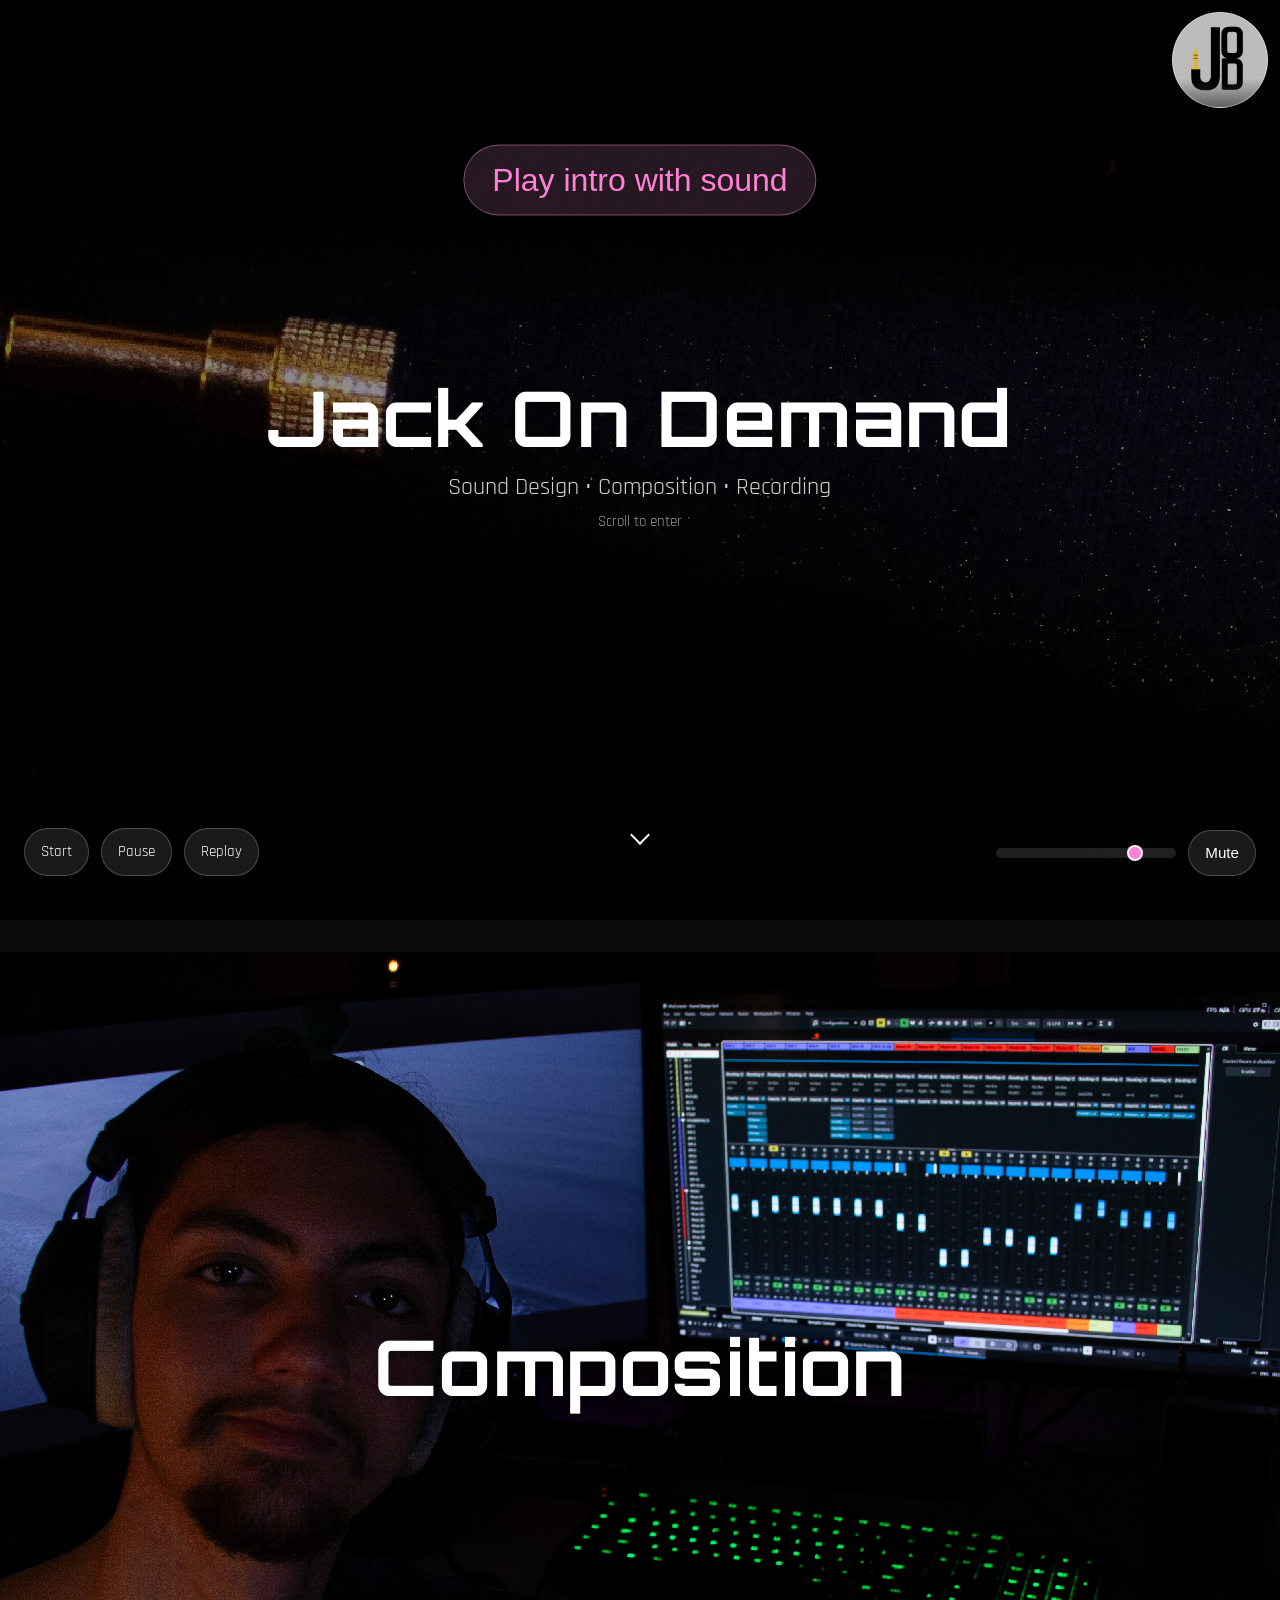
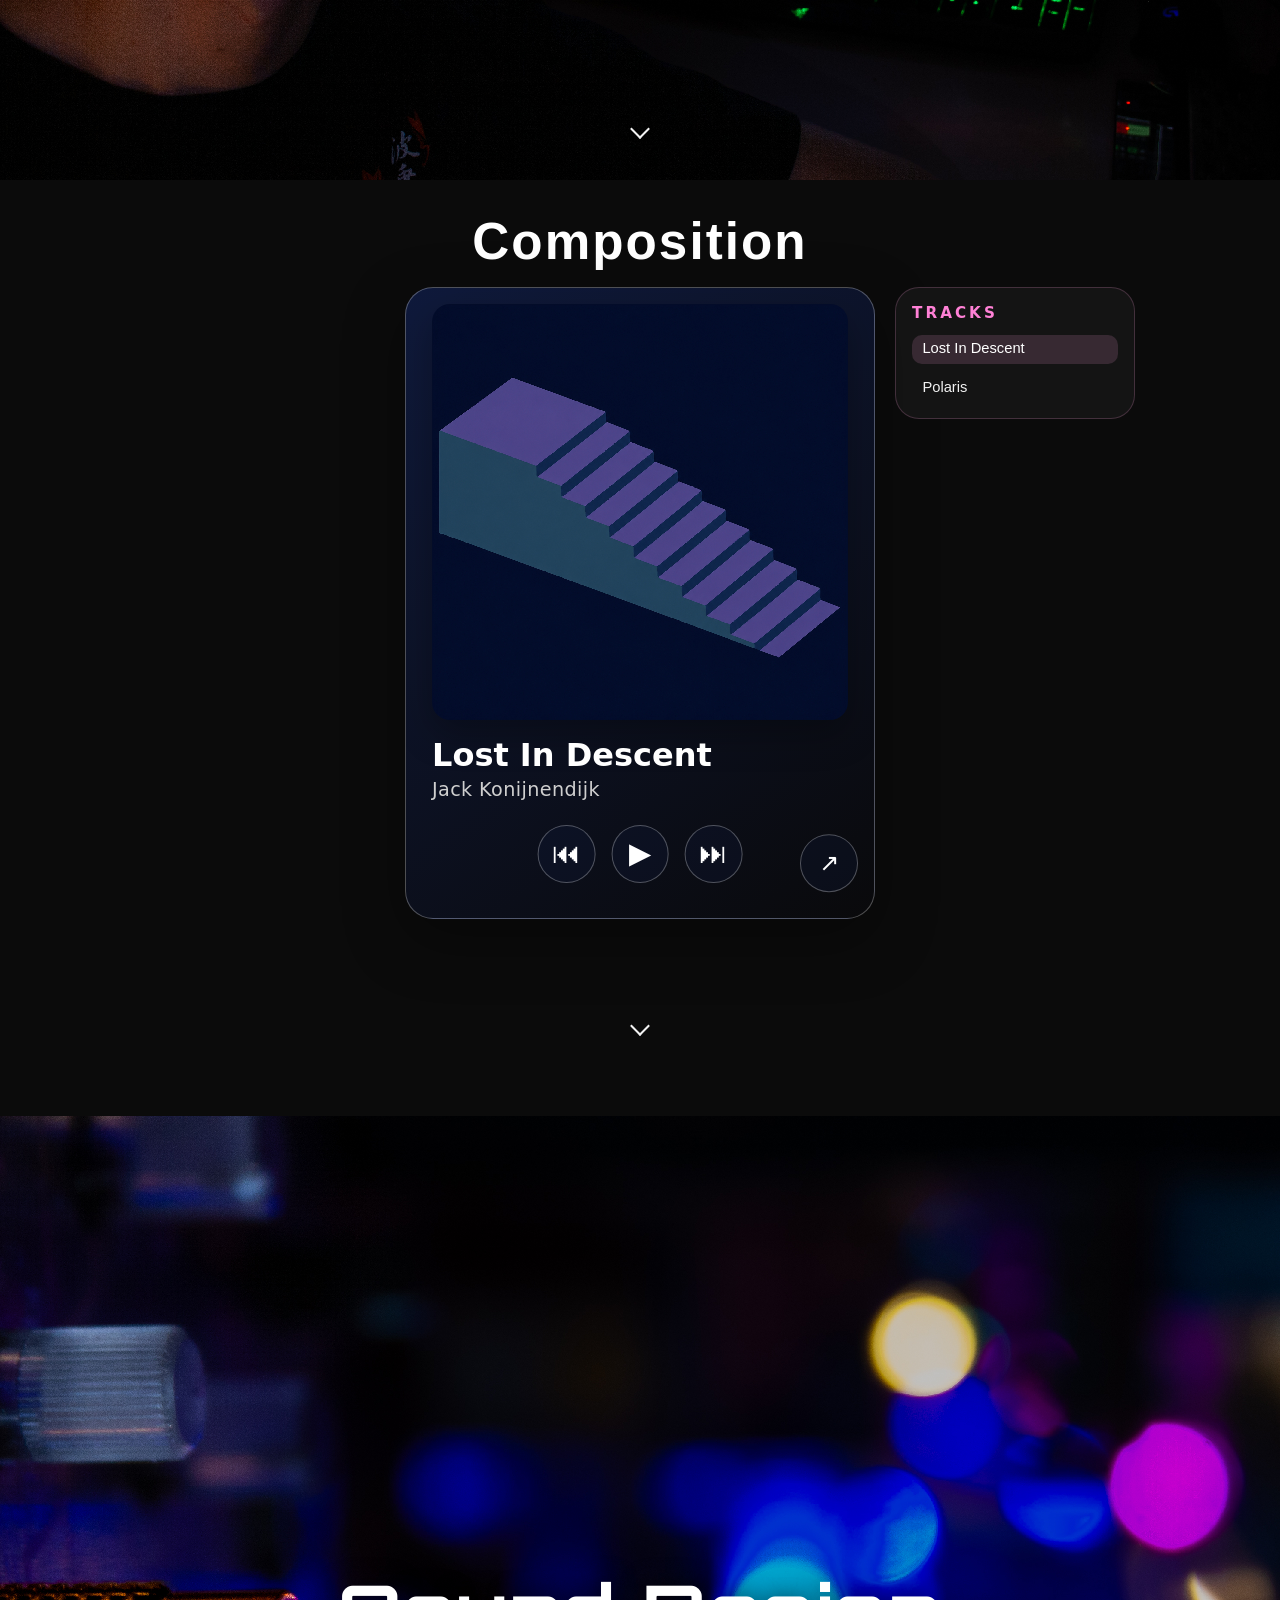
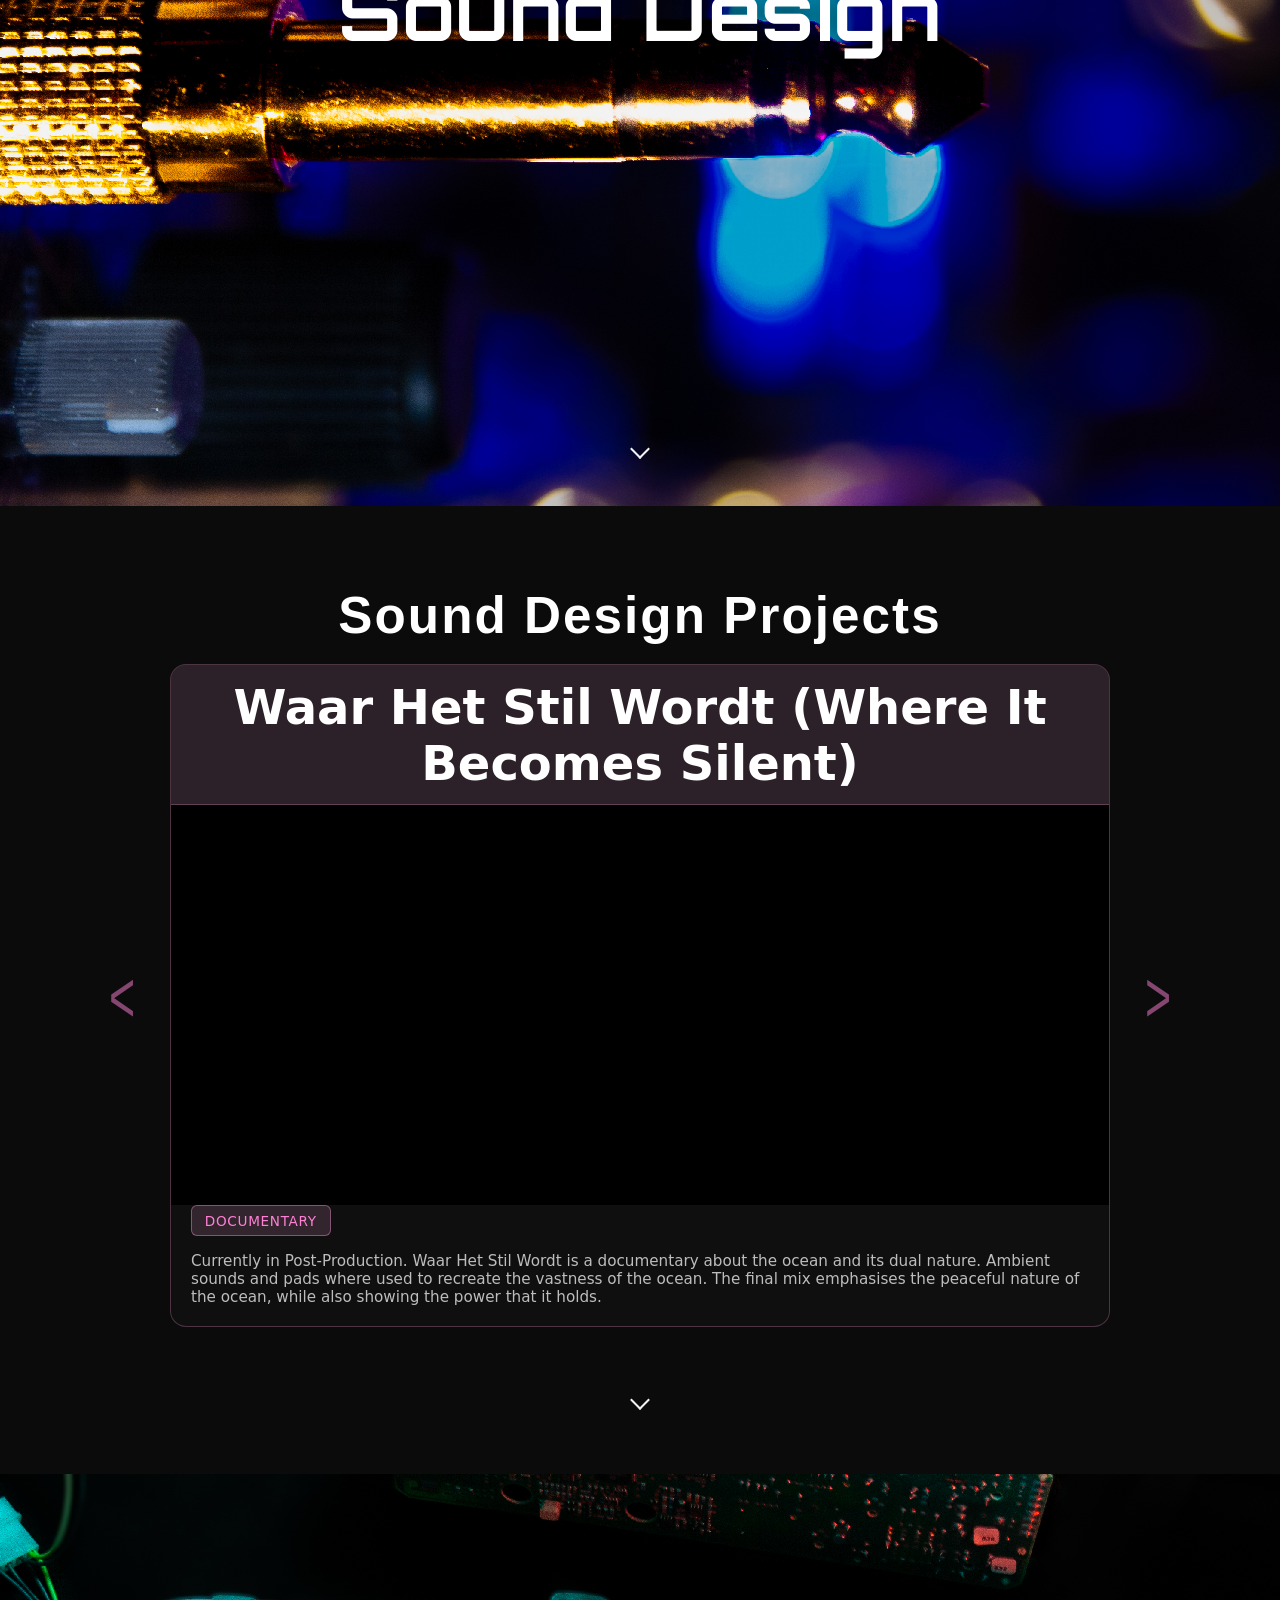
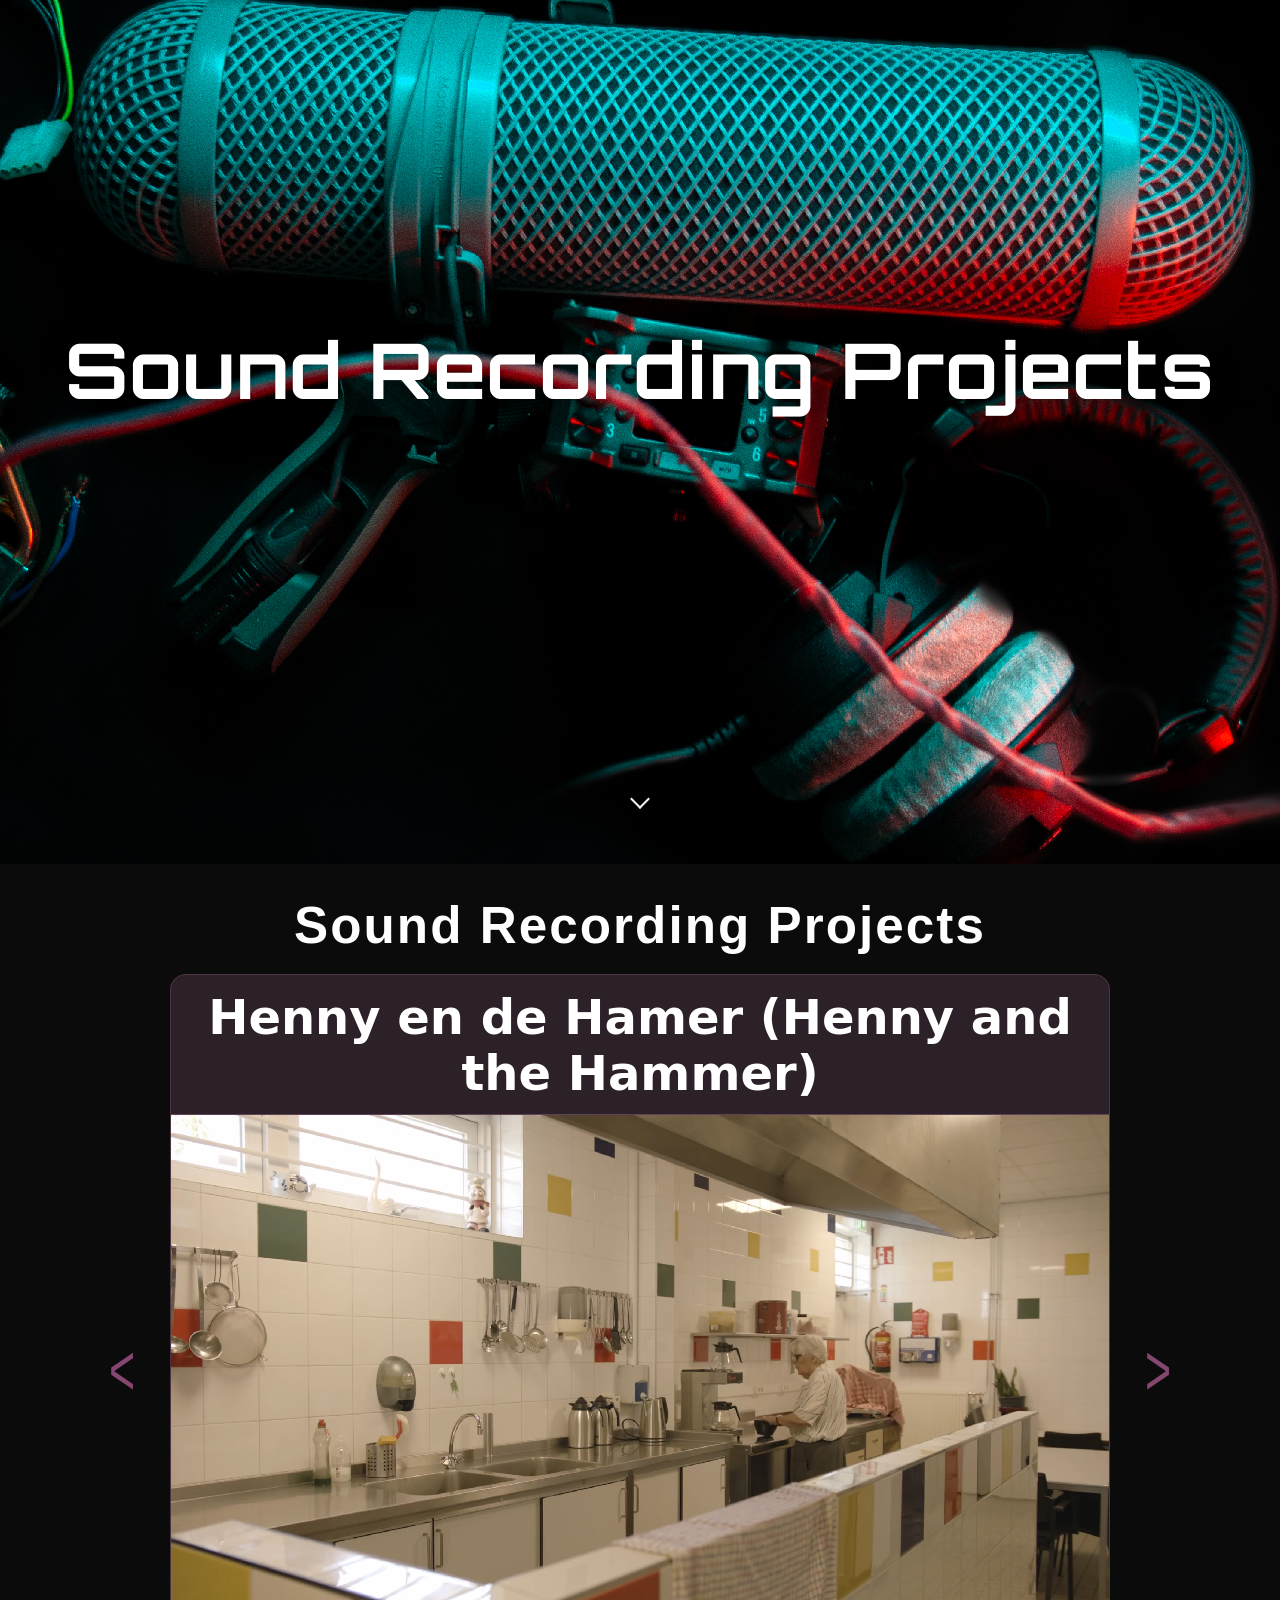
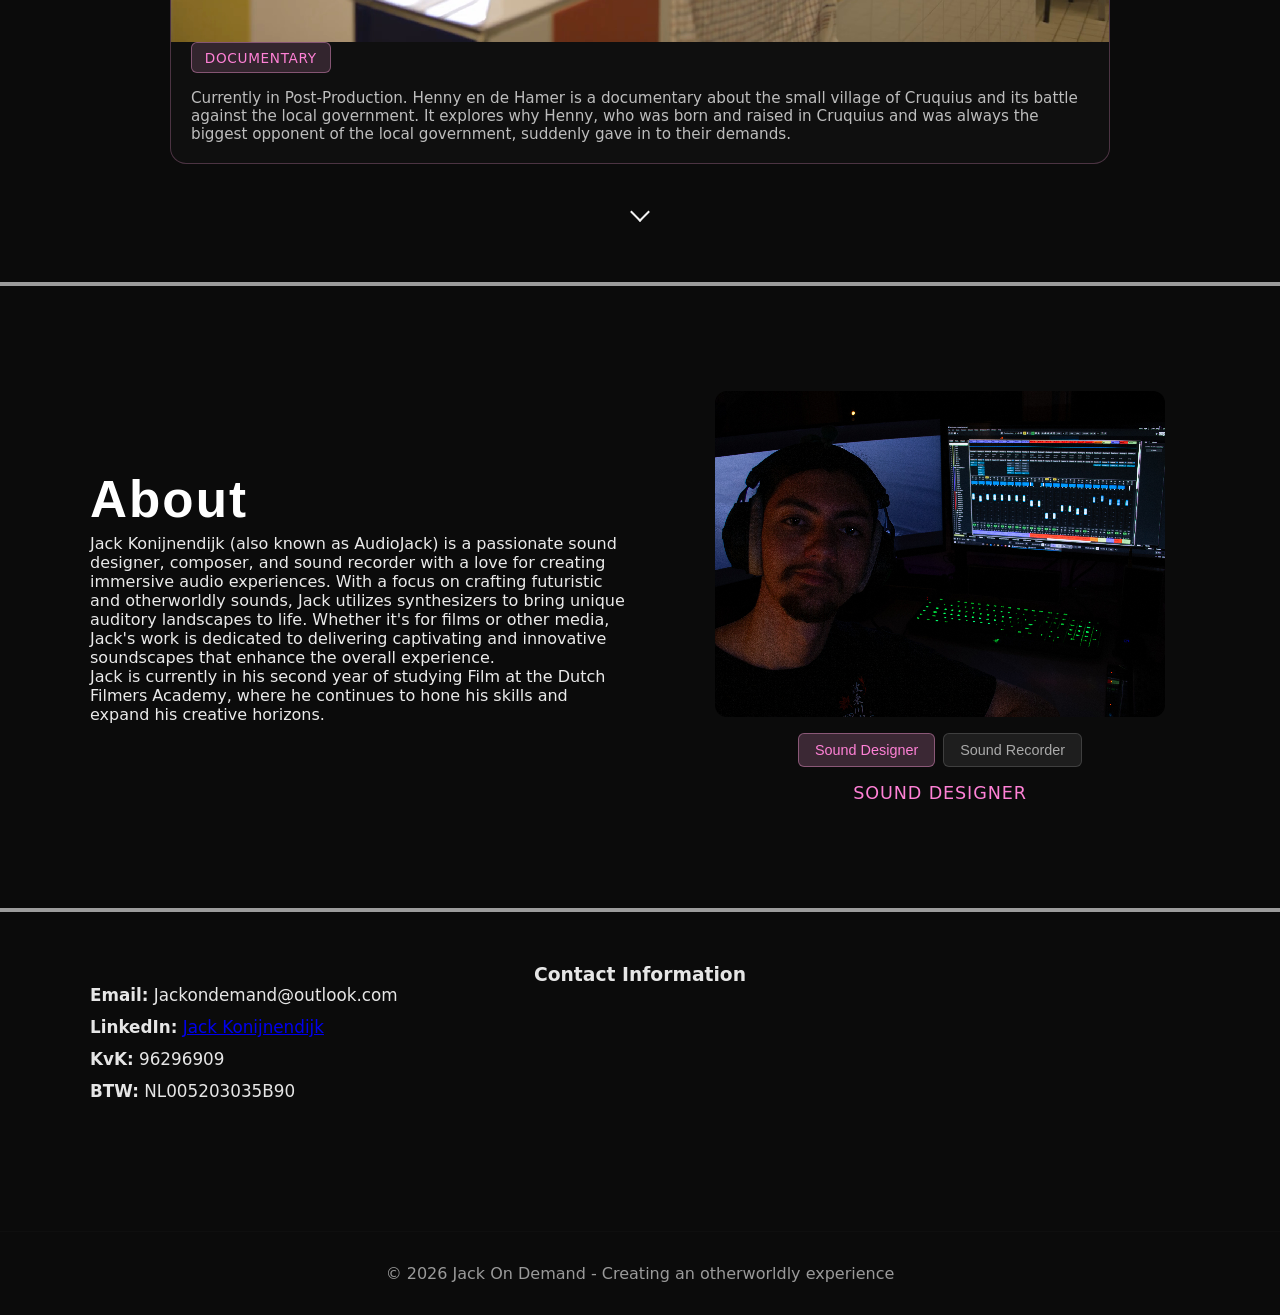
==== index.html @ d0555265 "update website" ====
<!DOCTYPE html>
<html lang="en">
<head>
  <meta charset="utf-8" />
  <meta name="viewport" content="width=device-width,initial-scale=1" />
  <title>Jack On Demand</title>
  <!-- Load Orbitron from Google Fonts -->
  <link rel="preconnect" href="https://fonts.googleapis.com">
  <link rel="preconnect" href="https://fonts.gstatic.com" crossorigin>
  <link href="https://fonts.googleapis.com/css2?family=Orbitron:wght@400;700&family=Rajdhani:wght@300;400;500;600;700&display=swap" rel="stylesheet">
  <link rel="stylesheet" href="style.css" />
  <script src="https://challenges.cloudflare.com/turnstile/v0/api.js" async defer></script>
</head>
<body>

<div id="intro" class="intro-screen" data-fadepoint="360" data-debounce="120" data-show-threshold="false">
    <video id="intro-video" class="intro-video" autoplay muted playsinline preload="auto" poster="images/Front Page 2.jpg">
      <source src="https://media.jackondemand.nl/Jod-Intro 2(1).mp4" type="video/mp4">
      Your browser does not support the intro video.
    </video>
    <div id="video-fallback" class="video-fallback" aria-hidden="true">
      <button type="button" class="video-play-btn-start">Play intro with sound</button> 
    </div>

    <div class="video-controls" aria-label="Intro video controls">
      <input id="video-volume" class="video-volume" type="range" min="0" max="1" step="0.05" value="0.8" aria-label="Intro video volume">
      <button id="video-mute" class="video-mute-btn" type="button" aria-pressed="false">Mute</button>
    </div>

    <div class="intro-center">
        <h1 class="intro-title">Jack On Demand</h1>
        <p class="intro-secondary">Sound Design • Composition • Recording</p>
        <p class="intro-sub">Scroll to enter</p>
    </div>
    <div class="intro-action-controls" aria-label="Intro video controls">
      <button id="intro-start" class="intro-action-btn">Start</button>
      <button id="intro-pause" class="intro-action-btn">Pause</button>
      <button id="intro-replay" class="intro-action-btn">Replay</button>
    </div>
  
  <button class="scroll-indicator" aria-label="Scroll to next section"><span class="arrow" aria-hidden="true"></span></button>
</div>
  <!-- Top-right logo/menu toggle -->
  <button class="site-menu-toggle" aria-label="Open site menu" aria-expanded="false">
    <svg width="20" height="20" viewBox="0 0 24 24" fill="none" xmlns="http://www.w3.org/2000/svg" aria-hidden="true">
      <rect x="3" y="3" width="18" height="18" rx="4" fill="white" fill-opacity="0.08" />
      <path d="M7 9h10M7 12h10M7 15h7" stroke="white" stroke-width="1.4" stroke-linecap="round" stroke-linejoin="round" opacity="0.9" />
    </svg>
  </button>

  <nav class="site-menu" aria-hidden="true">
    <ul>
      <li><a href="javascript:window.scrollTo({top: 0, behavior: 'smooth'})">Home</a></li>
      <li><a href="#composition-projects">Composition</a></li>
      <li><a href="#sound-design-projects">Sound Design Projects</a></li>
      <li><a href="#sound-recording-projects">Sound Recording Projects</a></li>
      <li><a href="#contact-info">Contact</a></li>
    </ul>
  </nav>
  <!-- Main page content (starts below the intro) -->
  <main id="main" class="main-content">

    <section class="section section-composition" id="composition-projects">
      <div class="wrap">
        <div class="sound-design-image-wrap composition-image-wrap">
          <img src="images/AudioJack SoundDesign.jpg" alt="Composition" class="sound-design-image">
          <div class="sound-design-overlay">
            <h2 class="intro-title">Composition</h2>
          </div>
          <button class="scroll-indicator" aria-label="Scroll to next section"><span class="arrow" aria-hidden="true"></span></button>
        </div>
      </div>
    </section>

    <section class="section project-section composition-section" id="composition">
      <div class="wrap">
        <h3 class="second-intro-title">Composition</h3>

        <div class="composition-player-wrap">
          <div class="composition-player-card">
            <img class="composition-cover" src="images/Lost In Descent NEW NEW.jpg" alt="Composition track cover" />
            <div class="composition-meta">
              <h4 class="composition-title">Lost In Descent</h4>
              <p class="composition-artist">Jack Konijnendijk</p>
            </div>
            <div class="composition-controls">
              <div class="composition-nav-group">
                <button class="composition-nav composition-prev" aria-label="Previous track">⏮</button>
                <button class="composition-play-btn" type="button">▶</button>
                <button class="composition-nav composition-next" aria-label="Next track">⏭</button>
              </div>
              <a class="composition-link-btn" href="https://distrokid.com/hyperfollow/jackkonijnendijk/lost-in-descent-2" target="_blank" rel="noopener noreferrer" aria-label="Open current track">↗</a>
            </div>
            <audio class="composition-audio" preload="none"></audio>
          </div>

          <div class="composition-track-list" aria-label="Composition track list">
            <h4 class="composition-track-list-title">Tracks</h4>
            <button class="composition-track-item active" type="button" data-index="0">Lost In Descent</button>
            <button class="composition-track-item" type="button" data-index="1">Polaris</button>
          </div>
        </div>
      </div>
      <button class="scroll-indicator" aria-label="Scroll to next section"><span class="arrow" aria-hidden="true"></span></button>
    </section>

    <section class="section section-sound-design" id="sound-design-projects">
      <div class="wrap">
        <div class="sound-design-image-wrap">
          <img src="images/Sound Design Updated 2.jpg" alt="Sound Design" class="sound-design-image">
          <div class="sound-design-overlay">
            <h2 class="intro-title">Sound Design</h2>
          </div>
          <button class="scroll-indicator" aria-label="Scroll to next section"><span class="arrow" aria-hidden="true"></span></button>
        </div>
      </div>
    </section>



    <section class="section project-section sound-design-projects-list">
      <div class="wrap">
        <h3 class="second-intro-title">Sound Design Projects</h3>

        <div class="project-video-wrap">
          <button class="project-nav project-prev" aria-label="Previous video" data-prev-src="" data-prev-title="" data-prev-alt="" data-prev-desc="">&lt;</button>
          <div class="project-video-frame">
            <div class="project-video-title-wrap">
              <h4 class="project-video-title">Alice</h4>
            </div>
            <div class="project-video-container" data-current="0">
              <div class="project-media">
                <iframe id="project-video" class="project-video" width="100%" height="400" src="" title="Project Video" frameborder="0" allow="accelerometer; autoplay; clipboard-write; encrypted-media; gyroscope; picture-in-picture; web-share" referrerpolicy="strict-origin-when-cross-origin" allowfullscreen></iframe>

                <div class="project-caption">
                  <div class="project-category">Alice</div>
                  <div class="project-desc">Short Film — a brief description goes here.</div>
                </div>
              </div>
            </div>
          </div>
          <button class="project-nav project-next" aria-label="Next video" data-next-src="" data-next-title="" data-next-alt="" data-next-desc="">&gt;</button>
        </div>
      </div>
      <button class="scroll-indicator" aria-label="Scroll to next section"><span class="arrow" aria-hidden="true"></span></button>
    </section>

    <section class="section section-sound-recording" id="sound-recording-projects">
      <div class="wrap">
        <div class="sound-design-image-wrap">
          <img src="images/Sound Recording.jpg" alt="Sound Recording" class="sound-design-image">
          <div class="sound-design-overlay">
            <h2 class="intro-title">Sound Recording Projects</h2>
          </div>
          <button class="scroll-indicator" aria-label="Scroll to next section"><span class="arrow" aria-hidden="true"></span></button>
        </div>
      </div>
    </section>

   <section class="section project-section" id="sound-recording-projects">
      <div class="wrap">
        <h3 class="second-intro-title">Sound Recording Projects</h3>

        <div class="project-video-wrap">
          <button class="project-nav project-prev" aria-label="Previous video" data-prev-src="" data-prev-title="" data-prev-alt="" data-prev-desc="">&lt;</button>
          <div class="project-video-frame">
            <div class="project-video-title-wrap">
              <h4 class="project-video-title">Project Name</h4>
            </div>
             <div class="project-video-container" data-current="0">
               <div class="project-media">
                   <img class="project-poster" src="" alt="Project Poster" />
                   <iframe id="recording-project-video" class="project-video" width="100%" height="400" src="" title="Recording Project Video" frameborder="0" allow="accelerometer; autoplay; clipboard-write; encrypted-media; gyroscope; picture-in-picture; web-share" referrerpolicy="strict-origin-when-cross-origin" allowfullscreen></iframe>

                 <div class="project-caption">
                  <div class="project-category">Recording Category</div>
                  <div class="project-desc">Another project description goes here.</div>
                </div>
              </div>
            </div>
          </div>
           <button class="project-nav project-next" aria-label="Next video" data-next-src="" data-next-title="" data-next-alt="" data-next-desc="">&gt;</button>
        </div>
      </div>
      <button class="scroll-indicator" data-target="about-me" aria-label="Scroll to about section"><span class="arrow" aria-hidden="true"></span></button>
    </section>
    
    <section class="about-me">
      <div class="wrap">
        <div class="about-me-content">
          <h3 class="second-intro-title">About</h3>
          <p>Jack Konijnendijk (also known as AudioJack) is a passionate sound designer, composer,
            and sound recorder with a love for creating immersive audio experiences.
            With a focus on crafting futuristic and otherworldly sounds,
            Jack utilizes synthesizers to bring unique auditory landscapes to life.
            Whether it's for films or other media, Jack's work is dedicated to delivering captivating and innovative soundscapes
            that enhance the overall experience. 
          </p>
          <p>Jack is currently in his second year of studying Film at the Dutch Filmers Academy, where he continues to hone his skills and expand his creative horizons.
          </p>
        </div>
        <div class="about-me-image-container">
          <div class="about-me-image">
            <img src="images/AudioJack SoundDesign.jpg" alt="Jack On Demand - Sound Designer" class="active">
            <img src="images/About Picture.jpg" alt="Jack On Demand - Sound Recorder">
          </div>
          <div class="about-me-role-toggle">
            <button class="about-me-role-btn active" data-role="designer">Sound Designer</button>
            <button class="about-me-role-btn" data-role="recorder">Sound Recorder</button>
          </div>
          <p class="about-me-role-text">Sound Designer</p>
        </div>
      </div>
    </section>

    <section class="section " id="contact-info">
      <div class="wrap">
        <h3>Contact Information</h3>
        <ul>
          <li><strong>Email:</strong> Jackondemand@outlook.com</li>
          <li>
          <strong>LinkedIn:</strong>
          <a href="https://www.linkedin.com/in/jack-konijnendijk-73265a32b/" target="_blank">
            Jack Konijnendijk
          </a>
        </li>
          <li><strong>KvK:</strong> 96296909</li>
          <li><strong>BTW:</strong> NL005203035B90</li>
        </ul>
      </div>
    </section>
    
    <footer class="footer">
      <p>© <span id="year"></span> Jack On Demand - Creating an otherworldly experience</p>
    </footer>
  </main>

  <script src="script.js" defer></script>
  
</body>
</html>
---- style.css ----
/* Basic reset */
* { box-sizing: border-box; margin: 0; padding: 0; }
html,body { height: 100%; font-family: Inter, system-ui, -apple-system, "Segoe UI", Roboto, "Helvetica Neue", Arial; color: #eaeaea; background: #0b0b0b; }

/* Scroll snap enabled by default; JS will disable after About section */
html { scroll-snap-type: none; scroll-behavior: smooth; }

/* Intro (black fullscreen) */
.intro-screen {
  position: fixed;
  inset: 0;
  z-index: 0;
  width: 100%;
  height: 100vh;
  background-color: transparent;
  background-size: 80%;
  background-position: center;
  image-rendering: pixelated;
  display: flex;
  align-items: center;
  justify-content: center;
  pointer-events: none;
  flex-shrink: 0;
}

.project-screen{
  position: fixed;
  inset: 0;
  width: 100%;
  height: 100vh;
  background-color: #000;
  background-size: 80%;
  background-position: center;
  image-rendering: pixelated;
  z-index: 1000;
  display: flex;
  align-items: center;
  justify-content: center;
  pointer-events: none;
}

/* Ensure main content and sections are always interactive */
.main-content,
.section {
  pointer-events: auto;
}

.intro-screen .intro-video,
.intro-screen .video-controls,
.intro-screen .video-fallback,
.intro-screen .intro-center,
.intro-screen .scroll-indicator,
.intro-screen .intro-action-controls {
  pointer-events: auto;
}

/* Hide intro center, buttons, and scroll indicator after threshold */
.intro-screen.content-hidden .intro-center,
.intro-screen.content-hidden > .scroll-indicator,
.intro-screen.content-hidden .video-play-btn-start,
.intro-screen.content-hidden .intro-action-controls,
.intro-screen.content-hidden .video-controls {
  opacity: 0;
  pointer-events: none;
  transition: opacity 300ms ease;
}

/* place overlays above the intro video */
.intro-center,
.video-controls,
.intro-action-controls,
.intro-screen .scroll-indicator {
  z-index: 2;
}

.intro-video {
  position: absolute;
  inset: 0;
  width: 100vw;
  height: 100vh;
  object-fit: cover;
  z-index: 0;
  pointer-events: none;
}

.video-fallback {
  position: absolute;
  inset: 0;
  display: flex;
  align-items: center;
  justify-content: center;
  background: rgba(0, 0, 0, 0.45);
  opacity: 0;
  pointer-events: none;
  transition: opacity 200ms ease;
  z-index: 2;
}

.video-fallback.active {
  opacity: 1;
  pointer-events: auto;
}

.video-play-btn {
  padding: 1rem 1.75rem;
  border: 1px solid rgba(255, 255, 255, 0.22);
  border-radius: 999px;
  background: rgba(255, 255, 255, 0.1);
  color: #fff;
  font-size: 1rem;
  cursor: pointer;
  transition: background 200ms ease, transform 200ms ease;
}

.video-play-btn-start {
  padding: 1rem 1.75rem;
  position: absolute;
  top: 20%;
  left: 50%;
  transform: translate(-50%, -50%);
  border: 1px solid rgba(255, 161, 219, 0.4);
  border-radius: 999px;
  background: rgba(255, 161, 219, 0.15);
  color: #ff81d6;
  font-size: 2rem;
  cursor: pointer;
  transition: background 200ms ease, transform 200ms ease;
  z-index: 10;
  pointer-events: auto;
}
.video-play-btn-start.hidden {
  display: none;
}

.video-play-btn:hover {
  background: rgba(255, 255, 255, 0.18);
  transform: translateY(-1px);
}

.video-controls {
  position: absolute;
  right: 24px;
  bottom: 24px;
  display: flex;
  align-items: center;
  gap: 0.75rem;
  z-index: 3;
}

.intro-action-controls {
  position: absolute;
  left: 24px;
  bottom: 24px;
  display: flex;
  align-items: center;
  gap: 0.75rem;
  z-index: 3;
}

.intro-action-btn {
  font-family: "Rajdhani", sans-serif;
  padding: 0.85rem 1rem;
  border: 1px solid rgba(255, 255, 255, 0.22);
  border-radius: 999px;
  background: rgba(255, 255, 255, 0.1);
  color: #fff;
  font-size: 0.95rem;
  cursor: pointer;
  transition: background 200ms ease, opacity 200ms ease;
}

.intro-action-btn:hover {
  background: rgba(255, 255, 255, 0.18);
}

.video-volume {
  width: 180px;
  appearance: none;
  background: rgba(255, 255, 255, 0.12);
  height: 10px;
  border-radius: 999px;
  outline: none;
}

.video-volume::-webkit-slider-thumb {
  appearance: none;
  width: 16px;
  height: 16px;
  border-radius: 50%;
  background: #ff81d6;
  border: 2px solid rgba(255, 255, 255, 0.9);
  cursor: pointer;
}

.video-volume::-moz-range-thumb {
  width: 16px;
  height: 16px;
  border-radius: 50%;
  background: #ff81d6;
  border: 2px solid rgba(255, 255, 255, 0.9);
  cursor: pointer;
}

.video-mute-btn {
  padding: 0.85rem 1rem;
  border: 1px solid rgba(255, 255, 255, 0.22);
  border-radius: 999px;
  background: rgba(255, 255, 255, 0.1);
  color: #fff;
  font-size: 0.95rem;
  cursor: pointer;
  transition: background 200ms ease, transform 200ms ease;
}

.video-mute-btn:hover {
  background: rgba(255, 255, 255, 0.18);
  transform: translateY(-1px);
}

.video-mute-btn:focus,
.video-play-btn:focus,
.video-volume:focus {
  outline: 2px solid rgba(255, 129, 214, 0.7);
  outline-offset: 2px;
}

.Other-bg {
  position: absolute;
  top: 0;
  left: 0;
  width: 100%;
  height: 100%;
  object-fit: cover;
  image-rendering: auto;
  z-index: -1;
  opacity: 0.9;
}

.about-me {
  background: transparent; 
  background-size: cover; 
  background-attachment: fixed; 
  background-position: center; 
  position: relative;
  border-top: 4px solid rgb(156, 156, 156);
  border-bottom: 4px solid rgb(156, 156, 156);
  width: 100vw;
  min-height: 70vh;
  display: flex;
  align-items: center;
  justify-content: center;
}

.about-me .wrap {
  display: flex;
  width: 100%;
  gap: 4rem;
  align-items: center;
  justify-content: center;
}

.about-me-content {
  flex: 1;
  max-width: 600px;
}

.about-me-image-container {
  flex: 1;
  max-width: 500px;
  display: flex;
  flex-direction: column;
  align-items: center;
  gap: 1rem;
}

.about-me-image {
  width: 100%;
  max-width: 450px;
  border-radius: 12px;
  overflow: hidden;
  background: rgba(255,255,255,0.05);
}

.about-me-image img {
  width: 100%;
  height: 100%;
  object-fit: cover;
  display: none;
}

.about-me-image img.active {
  display: block;
}

.about-me-role-toggle {
  display: flex;
  gap: 0.5rem;
}

.about-me-role-btn {
  padding: 0.5rem 1rem;
  background: rgba(255,255,255,0.08);
  color: #aaa;
  border: 1px solid rgba(255,255,255,0.15);
  border-radius: 6px;
  cursor: pointer;
  font-size: 0.9rem;
  transition: all 300ms ease;
}

.about-me-role-btn:hover {
  background: rgba(255,255,255,0.12);
}

.about-me-role-btn.active {
  background: rgba(255, 161, 219, 0.2);
  color: #ff81d6;
  border-color: rgba(255, 161, 219, 0.4);
}

.about-me-role-text {
  color: #ff81d6;
  font-size: 1.1rem;
  font-weight: 500;
  text-transform: uppercase;
  letter-spacing: 0.05em;
}

.section.about-me::before { content: ''; position: absolute; inset: 0; background: rgba(26, 26, 31, 0.8); pointer-events: none; }
.section.about-me > * { position: relative; z-index: 1; }
.section:not(.about-me) { background: transparent; }
.wrap { max-width: 1100px; margin: 0 auto; }
.section:not(.about-me) .wrap > h3 { text-align: center; 
}

.intro-center {
  text-align: center;
  user-select: none;
}

.intro-title {
  font-size: clamp(2.6rem, 6vw, 5.2rem);
  font-family: 'Orbitron', system-ui, -apple-system, "Segoe UI", Roboto, "Helvetica Neue", Arial;
  letter-spacing: 0.02em;
  margin-bottom: 0.3rem;
  color: #fff;
}

.second-intro-title {
  font-size: clamp(2.3rem, 4vw, 6.2rem);
  font-family: "Rajdhani-light", sans-serif;
  letter-spacing: 0.04em;
  margin-bottom: 0.3rem;
  color: #fff;
}

.rajdhani-light {
  font-family: "Rajdhani", sans-serif;
  font-weight: 300;
  font-style: normal;
}

.rajdhani-regular {
  font-family: "Rajdhani", sans-serif;
  font-weight: 400;
  font-style: normal;
}

.rajdhani-medium {
  font-family: "Rajdhani", sans-serif;
  font-weight: 500;
  font-style: normal;
}

.rajdhani-semibold {
  font-family: "Rajdhani", sans-serif;
  font-weight: 600;
  font-style: normal;
}

.rajdhani-bold {
  font-family: "Rajdhani", sans-serif;
  font-weight: 700;
  font-style: normal;
}

.intro-secondary {
  font-family: "Rajdhani";
  color: #d1d1d1;
  margin-top: 0.4rem;
  font-size: 1.5rem;
}

.intro-sub {
  font-family: "Rajdhani", sans-serif;
  color: #999;
  margin-top: 0.6rem;
  font-size: 0.95rem;
}

.section-sound-design {
  padding: 0;
  background: #000;
}
/* remove any accidental gap between intro and first section */
.intro-screen { margin-bottom: 0; }
.section-sound-design { margin-top: 0; padding-top: 0; }
.section-sound-design .wrap {
  width: 100%;
  max-width: none;
  padding: 0;
  position: relative;
  margin-top: -2rem; 
}
.sound-design-image-wrap {
  position: relative;
  width: 100vw;
  left: 50%;
  right: 50%;
  margin-left: -50vw;
  margin-right: -50vw;
  height:110vh;
  min-height:100vh;
  overflow:hidden;
  border-radius:0;
  border: none;
  background: #000;
}
.sound-design-image {
  width:100%;
  height:100%;
  display:block;
  object-fit:cover;
}
.sound-design-overlay {
  position: absolute;
  inset: 0;
  display: flex;
  align-items: center;
  justify-content: center;
  pointer-events: none;
}
.sound-design-overlay .intro-title {
  margin: 0;
  color: #fff;
  text-shadow: 0 0 24px rgba(0, 0, 0, 0.7);
}

/* ensure wrap areas can anchor absolute indicators */
.section .wrap { position: relative; }

.scroll-indicator { position: absolute; left: 50%; bottom: 57px; transform: translateX(-50%); }

/* Main content starts after the intro */
.main-content {
  transform: translateY(0);
  position: relative;
  z-index: 1;
  margin-top: 100vh;
  background: transparent;
  background-position: center;
  background-attachment: fixed;
  image-rendering: pixelated;
  min-height: 200vh;
  position: relative;
}
.main-content::before {
  content: '';
  position: absolute;
  top: 0;
  left: 0;
  right: 0;
  height: 20px;
  background: #000;
  pointer-events: none;
}

/* Hero */
.hero {
  padding: 6rem 1.25rem;
  display: flex;
  align-items: center;
  justify-content: center;
  background-image:
    radial-gradient(circle at 10% 10%, rgba(255,255,255,0.02), transparent 10%),
    radial-gradient(circle at 90% 90%, rgba(255,255,255,0.01), transparent 12%);
  border-bottom: 1px solid rgba(255,255,255,0.03);
}
.hero-inner { max-width: 1000px; text-align: center; color: #f5f5f5; }
.hero h2 { font-size: clamp(1.8rem, 4vw, 3rem); margin-bottom: 0.5rem; }
.hero p { color: #cfcfcf; font-size: 1.05rem; }

/* Sections */
.section { padding: calc(3rem + 4px) 1.25rem calc(7rem + 6px); color: #e6e6e6; position: relative; }
.section.dark { background: #e0e0e0; background-image: url('images/about-bg.gif'); 
  background-size: cover; 
  background-attachment: fixed; 
  background-position: center; 
  position: relative;
  border-top: 8px solid rgb(156, 156, 156);
  border-bottom: 8px solid rgb(156, 156, 156); }
.section.dark::before { content: ''; position: absolute; inset: 0; background: rgba(26, 26, 31, 0.8); pointer-events: none; }
.section.dark > * { position: relative; z-index: 1; }
.section:not(.dark) { background: transparent; }
.wrap { max-width: 1100px; margin: 0 auto; }
.section:not(.dark) .wrap > h3 { text-align: center; }
.section.project-section { min-height: calc(100vh); }
.sound-design-projects-list { min-height: calc(100vh); bottom: -3rem; }

.intro-screen .scroll-indicator { bottom: calc(50px); }
.section-sound-design .scroll-indicator { bottom: calc(42px); }
.sound-design-projects-list .scroll-indicator { bottom: calc(55px); }
.section-sound-recording .scroll-indicator { bottom: calc(50px); }
.project-section .scroll-indicator { bottom: calc(55px); }

/* More button */
.more-container { display: flex; justify-content: center; margin-top: 2rem; }
.more-btn { display: inline-block; padding: 0.75rem 1.8rem; background: rgba(255,255,255,0.08); color: #fff; text-decoration: none; border-radius: 8px; border: 1px solid rgba(255,255,255,0.15); transition: all 300ms ease; font-size: 1rem; }
.more-btn:hover { background: rgba(255,255,255,0.12); border-color: rgba(255,255,255,0.25); }

/* Grid of cards */
.grid {
  display: grid;
  grid-template-columns: repeat(3, 1fr); /* three columns across on wide screens */
  margin-top: 1.2rem;

  /* make the grid stretch full-bleed edge-to-edge while still
     keeping the content centered inside each card */
  width: 100vw;
  margin-left: calc(50% - 50vw);
  padding-left: 1rem;
  padding-right: 1rem;
  box-sizing: border-box;
}

/* Responsive: 2 columns on medium, 1 column on small screens */
@media (max-width: 1100px) {
  .grid { grid-template-columns: repeat(2, 1fr); }
}
@media (max-width: 700px) {
  .grid { grid-template-columns: 1fr; }
}
.card {
  background: linear-gradient(180deg, rgb(66, 39, 72), rgb(35, 12, 37));
  padding: 1.25rem;
  border-radius: 1px;
  border: 1px solid rgb(255, 161, 219);
  backdrop-filter: blur(3px);
}

/* Thumbnail inside card */
.card-thumb {
  width: 100%;
  /* responsive height: scales with viewport but stays within readable bounds */
  height: clamp(180px, 20vw, 360px);
  object-fit: cover;
  border-radius: 8px;
  display: block;
}
.card-meta { margin-top: 0.6rem; }

/* Project video player styles */
.project-video-wrap { display:flex; justify-content:center; align-items:center; gap:1rem; margin-top:1.2rem; }
.project-video-frame { width:100%; max-width:100%; border:1px solid rgba(255,161,219,0.25); border-radius:16px; overflow:hidden; background: rgba(255,255,255,0.02); }
.project-video-title-wrap { width:100%; border-bottom:1px solid rgba(255,161,219,0.25); background: rgba(255, 163, 220, 0.12); }
.project-video-container { position:relative; }
.project-media { text-align:left; width:100%; margin:0 auto; transition: transform 260ms ease, opacity 260ms ease; }
.project-poster { width:100%; aspect-ratio: 1538 / 864; object-fit:cover; display:block; background:#000; }
.recording-project-visual { position: relative; width: 100%; }

.composition-section {
  min-height: calc(100vh - 4rem);
  padding-top: 1rem;
  padding-bottom: 2rem;
}
.section-composition {
  padding-bottom: 1rem;
}
.section-sound-design {
  padding-bottom: 1rem;
}
.section-sound-design + .section.project-section.sound-design-projects-list {
  padding-top: 1rem;
}
.section-sound-recording {
  padding-bottom: 1rem;
}
.section-sound-recording + .section.project-section {
  padding-top: 1rem;
}
.composition-image-wrap { height: 92vh; min-height: 82vh; }
.composition-player-wrap {
  position: relative;
  display: flex;
  justify-content: center;
  align-items: flex-start;
  gap: 1.25rem;
  margin-top: 1rem;
  flex-wrap: wrap;
}
.composition-player-card {
  width: min(92vw, 470px);
  padding: 1rem;
  border-radius: 28px;
  background: linear-gradient(145deg, rgba(35, 12, 37, 0.95), rgba(10, 10, 12, 0.95));
  border: 1px solid rgba(255, 161, 219, 0.3);
  box-shadow: 0 20px 60px rgba(0, 0, 0, 0.35);
  display: flex;
  flex-direction: column;
  align-items: center;
  text-align: center;
}
.composition-cover {
  width: calc(100% - 20px) !important;
  max-width: calc(100% - 20px) !important;
  aspect-ratio: 1 / 1;
  object-fit: cover;
  border-radius: 18px;
  display: block;
  margin-bottom: 1rem;
  box-shadow: 0 14px 36px rgba(0, 0, 0, 0.28);
}
.composition-meta {
  width: 100%;
  display: flex;
  flex-direction: column;
  align-items: flex-start;
  justify-content: flex-start;
  margin-bottom: 0.75rem;
  padding: 0 10px;
}
.composition-title {
  font-size: 2rem;
  color: #fff;
  margin-bottom: 0.25rem;
  text-align: left;
}
.composition-artist {
  color: #cfcfcf;
  font-size: 1.2rem;
  letter-spacing: 0.02em;
  text-align: left;
}
.composition-side-triangle {
  width: 0;
  height: 0;
  border-top: 16px solid transparent;
  border-bottom: 16px solid transparent;
  border-left: 26px solid var(--composition-accent, #ff81d6);
  margin-left: 0.2rem;
}
.composition-controls {
  width: 100%;
  margin-top: 0.75rem;
  display: block;
  position: relative;
  min-height: 4.8rem;
}
.composition-nav-group {
  position: absolute;
  top: 0;
  left: 50%;
  transform: translateX(-50%);
  display: flex;
  align-items: center;
  justify-content: center;
  gap: 1rem;
}
.composition-play-btn,
.composition-nav,
.composition-link-btn {
  width: 3.6rem !important;
  height: 3.6rem !important;
  border-radius: 50%;
  border: 1px solid var(--composition-accent-border, rgba(255, 161, 219, 0.35));
  background: var(--composition-control-bg, rgba(255, 161, 219, 0.18));
  color: var(--composition-control-text, #ff81d6);
  display: grid;
  place-items: center;
  cursor: pointer;
  transition: transform 180ms ease, background 180ms ease;
  font-size: 1.8rem !important;
  line-height: 1;
  padding: 0;
}
.composition-play-btn {
  min-width: 3.6rem !important;
}
.composition-link-btn {
  position: absolute;
  top: 50%;
  right: 0;
  transform: translateY(-50%);
  text-decoration: none;
  font-size: 1.5rem !important;
}
.composition-play-btn:hover,
.composition-nav:hover,
.composition-link-btn:hover {
  background: rgba(255, 161, 219, 0.28);
  transform: translateY(-1px);
}
.composition-play-btn:disabled {
  opacity: 0.6;
  cursor: not-allowed;
}
.composition-track-list {
  width: min(92vw, 240px);
  padding: 1rem;
  border-radius: 24px;
  background: rgba(255, 255, 255, 0.04);
  border: 1px solid rgba(255, 161, 219, 0.2);
  display: flex;
  flex-direction: column;
  gap: 0.6rem;
  position: absolute;
  top: 0;
  left: calc(50% + 235px + 1.25rem);
}
.composition-track-list-title {
  font-size: 0.95rem;
  text-transform: uppercase;
  letter-spacing: 0.2em;
  color: #ff81d6;
  margin-bottom: 0.2rem;
}
.composition-track-item {
  background: transparent;
  border: none;
  color: #f2f2f2;
  text-align: left;
  padding: 0.35rem 0.65rem;
  border-radius: 10px;
  cursor: pointer;
  font-size: 0.92rem;
  line-height: 1.2;
  transition: background 180ms ease, color 180ms ease;
}
.composition-track-item:hover,
.composition-track-item.active {
  background: rgba(255, 161, 219, 0.15);
  color: #fff;
}
@media (max-width: 900px) {
  .composition-player-wrap {
    align-items: center;
  }
  .composition-track-list {
    position: static;
    left: auto;
    top: auto;
    width: min(92vw, 320px);
    margin: 0 auto;
  }
  .composition-controls {
    min-height: auto;
  }
  .composition-link-btn {
    position: static;
    transform: none;
    margin-left: 0;
    display: inline-flex;
    align-self: center;
  }
  .composition-nav-group {
    position: static;
    transform: none;
    justify-content: center;
    margin-bottom: 0.5rem;
  }
}

.recording-project-visual .project-poster { width: 100%; display: block; }
.recording-project-visual #recording-project-video { position: absolute; top: 0; left: 0; width: 100%; height: 100%; z-index: 1; }
.project-video-title { text-align:center; margin:0; width:100%; font-size:3rem; border:none; color:#ffffff; padding:0.85rem 1rem; }
.project-video { width:100%; max-width:100%; aspect-ratio: 1538 / 864; background:#000; cursor:pointer; border-radius:0; overflow:hidden; display:block; }
.project-controls { display:flex; flex-wrap:wrap; align-items:center; gap:0.65rem; padding:0.75rem 1rem; border-top:1px solid rgba(255,161,219,0.15); background: rgba(0,0,0,0.18); }
.project-control-btn { padding:0.5rem 0.85rem; border:1px solid rgba(255,255,255,0.18); border-radius:999px; background: rgba(255,255,255,0.08); color:#fff; cursor:pointer; font-size:0.85rem; transition: background 200ms ease, opacity 200ms ease; }
.project-control-btn:hover { background: rgba(255,255,255,0.16); }
.project-progress-group { flex:1 1 240px; display:flex; align-items:center; gap:0.6rem; min-width:0; }
.project-progress { flex:1 1 auto; appearance:none; width:100%; height:6px; border-radius:999px; background: rgba(255,255,255,0.1); cursor: pointer; }
.project-progress::-webkit-slider-thumb { appearance:none; width:0; height:0; }
.project-progress::-moz-range-thumb { width:0; height:0; }
.project-progress::-webkit-slider-runnable-track { height:6px; border-radius:999px; background: transparent; }
.project-progress::-moz-range-track { height:6px; border-radius:999px; background: transparent; }
.project-volume { width:120px; appearance:none; height:6px; background: rgba(255,255,255,0.1); border-radius:999px; cursor:pointer; }
.project-volume::-webkit-slider-thumb { appearance:none; width:16px; height:16px; border-radius:50%; background:#ff81d6; border:2px solid rgba(255,255,255,0.9); cursor:pointer; }
.project-volume::-moz-range-thumb { width:16px; height:16px; border-radius:50%; background:#ff81d6; border:2px solid rgba(255,255,255,0.9); cursor:pointer; }
.project-time { color:#cfcfcf; font-size:0.78rem; white-space:nowrap; }
.project-caption { margin-top:0; padding:0 1.25rem 1.25rem; color:#cfcfcf; width:100%; text-align:left; }
.project-category { text-align:left; }
.project-alt { font-weight:600; margin-bottom:0.2rem; }
.project-desc { color:#bdbdbd; font-size:0.95rem; text-align:left; }
.project-nav { position:relative; background:transparent; border:none; color:#ff81d6;
  width:4rem; min-width:4rem; padding:0; display:flex; align-items:center; justify-content:center; cursor:pointer;
  font-size:2.8rem; opacity:0.5; border-radius:12px; z-index:10; pointer-events: auto; transform: scaleY(1.6); transition: opacity 200ms ease, background 200ms ease;
  animation: arrow-change 2s infinite; }
.project-prev, .project-next { border:none; }
.project-nav:hover { background: rgba(63, 0, 81, 0.15); opacity:0.95; }
.project-media.slide-out-left { transform: translateX(-22px); opacity: 0; }
.project-media.slide-out-right { transform: translateX(22px); opacity: 0; }
.project-media.slide-in-left { transform: translateX(-22px); opacity: 0; animation: slide-in-left 260ms ease forwards; }
.project-media.slide-in-right { transform: translateX(22px); opacity: 0; animation: slide-in-right 260ms ease forwards; }
@keyframes slide-in-left { to { transform: translateX(0); opacity:1; } }
@keyframes slide-in-right { to { transform: translateX(0); opacity:1; } }

.project-content h3 {
    font-size: 2rem;
    margin-bottom: 0.5rem;
    color: #fff;
    border: 1px solid rgba(255, 161, 219, 0.4);
  }

.project-category {
    display: inline-block;
    background: rgba(255, 161, 219, 0.15);
    border: 1px solid rgba(255, 161, 219, 0.4);
    color: #ff81d6;
    padding: 0.4rem 0.8rem;
    border-radius: 6px;
    font-size: 0.85rem;
    margin-bottom: 1rem;
    text-transform: uppercase;
    letter-spacing: 0.05em;
   }


/* Viewer (large centered image) */
.viewer {
  position: fixed;
  inset: 0;
  display: none;
  align-items: center;
  justify-content: center;
  z-index: 3000;
}
.viewer.active { display: flex; }
.viewer-backdrop {
  position: absolute; inset: 0; background: rgba(6,6,8,0.6); backdrop-filter: blur(6px);
}

/* Make the viewer full-bleed (covers viewport) */
.viewer-inner {
  position: relative;
  width: 100vw;
  height: 100vh;
  z-index: 3001;
  display: flex;
  align-items: center;
  justify-content: center;
}

/* centered viewer box with fixed aspect (1024x620) but responsive */
.viewer-box {
  position: relative;
  /* larger centered box: up to 1280px but responsive */
  width: min(1280px, 96vw);
  aspect-ratio: 1280 / 775; /* slightly larger box than before */
  max-height: 96vh;
  background: #000;
  border-radius: 12px;
  overflow: hidden;
  box-shadow: 0 30px 100px rgba(0,0,0,0.6);
}
.viewer-box img {
  width: 100%;
  height: 100%;
  object-fit: cover;
  display: block;
  transform-origin: center center;
  will-change: transform, opacity;
  transition: transform 1000ms cubic-bezier(0.2,0.8,0.2,1), opacity 500ms ease;
}

/* Caption bottom-left on the image */
.viewer-caption {
  position: absolute;
  left: 18px;
  bottom: 18px;
  color: #fff;
  z-index: 3002;
  max-width: 70%;
  background: linear-gradient(180deg, rgba(0,0,0,0.35), rgba(0,0,0,0.45));
  padding: 12px 14px;
  border-radius: 8px;
}
.viewer-caption h4 { margin-bottom: 6px; font-size: 1.05rem; }
.viewer-caption p { margin: 0; color: #ddd; font-size: 0.95rem; }

/* Close button */
#viewer-close {
  position: absolute;
  right: 10px;
  top: 10px;
  background: rgba(0,0,0,0.6);
  color: #fff;
  border: none;
  font-size: 20px;
  width: 36px;
  height: 36px;
  border-radius: 50%;
  cursor: pointer;
  z-index: 3003;
}

/* When viewer active, blur page behind and prevent scroll */
body.viewer-active {
  overflow: hidden;
}
body.viewer-active .main-content,
body.viewer-active .hero,
body.viewer-active .section,
body.viewer-active .footer {
  filter: blur(6px) saturate(0.95);
  pointer-events: none;
}

/* Footer */
.footer { padding: 2rem 1.25rem; text-align: center; color: #9a9a9a; border-top: 1px solid rgba(255,255,255,0.02); }

/* Intro hidden state (applied by JS after scroll threshold) */
.intro-screen.intro-hidden {
  opacity: 0;
  pointer-events: none;
  visibility: hidden;
  transform: translateY(-6px);
}

.intro-screen.intro-hidden * {
  pointer-events: none !important;
}

/* Scroll indicator (small arrow) */
.scroll-indicator {
  position: absolute;
  left: 50%;
  bottom: 36px;
  transform: translateX(-50%);
  background: transparent;
  border: none;
  cursor: pointer;
  display: flex;
  align-items: center;
  justify-content: center;
  padding: 8px;
  z-index: 2;
}
.scroll-indicator:focus { outline: 2px solid rgba(255,255,255,0.12); border-radius: 20px; }

.scroll-indicator .arrow {
  width: 14px;
  height: 14px;
  border-right: 2px solid #fff;
  border-bottom: 2px solid #fff;
  transform: rotate(45deg);
  display: inline-block;
  opacity: 0.95;
  animation: arrow-bounce 1.4s infinite;
  margin-top: 2px;
}

@keyframes arrow-bounce {
  0% { transform: rotate(45deg) translateY(0); opacity: 0.95; }
  50% { transform: rotate(45deg) translateY(6px); opacity: 0.5; }
  100% { transform: rotate(45deg) translateY(0); opacity: 0.95; }
}

@keyframes arrow-change {
  0% { opacity: 0.95; }
  50% { opacity: 0.5; }
  100% { opacity: 0.95; }
}

/* subtle fade/shift for intro text */
.intro-center {
  text-align: center;
  user-select: none;
  transition: transform 360ms ease, opacity 360ms ease;
}
.intro-screen.intro-hidden .intro-center {
  opacity: 0;
  transform: translateY(-8px);
}

/* Visual debug indicator for the configured fade threshold */
.threshold-indicator {
  position: fixed;
  left: 0;
  right: 0;
  height: 2px;
  background: rgba(255, 255, 255, 0.08);
  pointer-events: none;
  z-index: 2000;
  mix-blend-mode: screen;
}
.threshold-label {
  position: fixed;
  left: 12px;
  transform: translateY(-110%);
  background: rgba(0,0,0,0.5);
  color: #fff;
  font-size: 12px;
  padding: 4px 8px;
  border-radius: 6px;
  pointer-events: none;
  z-index: 2001;
}

/* Top-right site menu toggle (small logo) */
.site-menu-toggle {
  position: fixed;
  top: 12px;
  right: 12px;
  width: 6rem;
  height: 6rem;
  display: inline-flex;
  align-items: center;
  justify-content: center;
  background-color: #ffffffbb;
  background-image: linear-gradient(0, #353535ad, transparent 30%), url('images/logo.png');
  background-size: 100%, 80%;
  background-position: center, center;
  background-repeat: no-repeat, no-repeat;
  padding: 0;
  border: 1px solid rgba(255, 255, 255, 0.397);
  border-radius: 3rem;
  z-index: 4000;
  cursor: pointer;
  transition: transform 180ms ease, background 180ms ease;
}
.site-menu-toggle:active { transform: scale(0.98); }
.site-menu-toggle:focus { outline: 2px solid rgba(255,255,255,0.14); }

/* hide the inline SVG icon when using a background logo image */
.site-menu-toggle svg { display: none; }

/* Expandable menu panel */
.site-menu {
  position: fixed;
  top: calc(12px + 4rem + 8px);
  right: 12px;
  width: 0; /* collapsed */
  max-width: 280px;
  overflow: hidden;
  opacity: 0;
  background: linear-gradient(180deg, rgba(167, 167, 167, 0.95), rgba(32, 32, 32, 0.96));
  border: 1px solid rgba(255,255,255,0.04);
  border-radius: 10px;
  padding: 6px;
  z-index: 3999;
  transition: width 240ms cubic-bezier(.2,.9,.3,1), opacity 180ms ease, transform 200ms ease;
  transform-origin: top right;
}
.site-menu.open { width: 220px; opacity: 1; }
.site-menu ul { list-style: none; }
.site-menu a { display: block; padding: 10px 12px; color: #eaeaea; text-decoration: none; border-radius: 6px; font-size: 0.95rem; }
.site-menu a:hover, .site-menu a:focus { background: rgba(255,255,255,0.03); color: #fff; }

/* Contact form styles */
form div { margin-bottom: 1rem; }
form label { display: block; margin-bottom: 0.5rem; color: #eaeaea; font-weight: 500; }
form input, form textarea { width: 100%; padding: 0.75rem; background: rgba(255,255,255,0.08); border: 1px solid rgba(255,255,255,0.15); border-radius: 6px; color: #eaeaea; font-family: inherit; font-size: 1rem; }
form input:focus, form textarea:focus { outline: none; border-color: rgba(255,255,255,0.3); background: rgba(255,255,255,0.12); }
form textarea { resize: vertical; min-height: 120px; }
form button { padding: 0.75rem 1.5rem; background: rgba(255,255,255,0.08); color: #fff; border: 1px solid rgba(255,255,255,0.15); border-radius: 8px; cursor: pointer; font-size: 1rem; transition: background 300ms ease; }
form button:hover { background: rgba(255,255,255,0.12); border-color: rgba(255,255,255,0.25); }

/* Contact section with white background */
.contact-section {
  background: #ffffff !important;
  color: #1a1a1a;
}
.contact-section h3 {
  color: #1a1a1a;
  margin-bottom: 2rem;
}

/* Contact form box - centered and enlarged */
.contact-form-box {
  max-width: 700px;
  margin: 3rem auto;
  background: linear-gradient(135deg, rgba(255, 255, 255, 0.98), rgba(245, 245, 245, 0.95));
  padding: 3rem;
  border-radius: 12px;
  box-shadow: 0 8px 32px rgba(0, 0, 0, 0.15);
  border: 1px solid rgba(0, 0, 0, 0.08);
}

.contact-form-box h3 {
  color: #1a1a1a;
  margin-bottom: 2rem;
  font-size: 1.8rem;
}

.contact-form-box form div {
  margin-bottom: 2rem;
}

.contact-form-box form label {
  display: block;
  margin-bottom: 0.75rem;
  color: #333;
  font-weight: 600;
  font-size: 1.25rem;
}

.contact-form-box form input,
.contact-form-box form textarea {
  width: 100%;
  padding: 1rem 1.25rem;
  background: #ffffff;
  border: 2px solid rgba(0, 0, 0, 0.12);
  border-radius: 8px;
  color: #1a1a1a;
  font-family: inherit;
  font-size: 1.15rem;
  transition: border-color 300ms ease;
}

.contact-form-box form input:focus,
.contact-form-box form textarea:focus {
  outline: none;
  border-color: rgba(0, 0, 0, 0.3);
  background: #ffffff;
  box-shadow: 0 0 0 3px rgba(0, 0, 0, 0.05);
}

.contact-form-box form textarea {
  resize: vertical;
  min-height: 200px;
}

.contact-form-box form button {
  padding: 1.2rem 2.5rem;
  background: rgba(0, 0, 0, 0.85);
  color: #fff;
  border: 2px solid rgba(0, 0, 0, 0.85);
  border-radius: 8px;
  cursor: pointer;
  font-size: 1.15rem;
  font-weight: 600;
  transition: background 300ms ease, border-color 300ms ease;
  width: 100%;
}

.contact-form-box form button:hover {
  background: rgba(0, 0, 0, 0.95);
  border-color: rgba(0, 0, 0, 0.95);
}

/* Contact info list */
.contact-section ul {
  list-style: none;
  padding: 0;
  max-width: 700px;
  margin: 0 auto 3rem;
}

.contact-section li {
  margin-bottom: 1.5rem;
  font-size: 1.2rem;
  color: #1a1a1a;
}

.contact-section li strong {
  color: #000;
  font-weight: 700;
}

/* Contact info list */
.section ul { list-style: none; padding: 0; }
.section li { margin-bottom: 0.75rem; font-size: 1.05rem; }
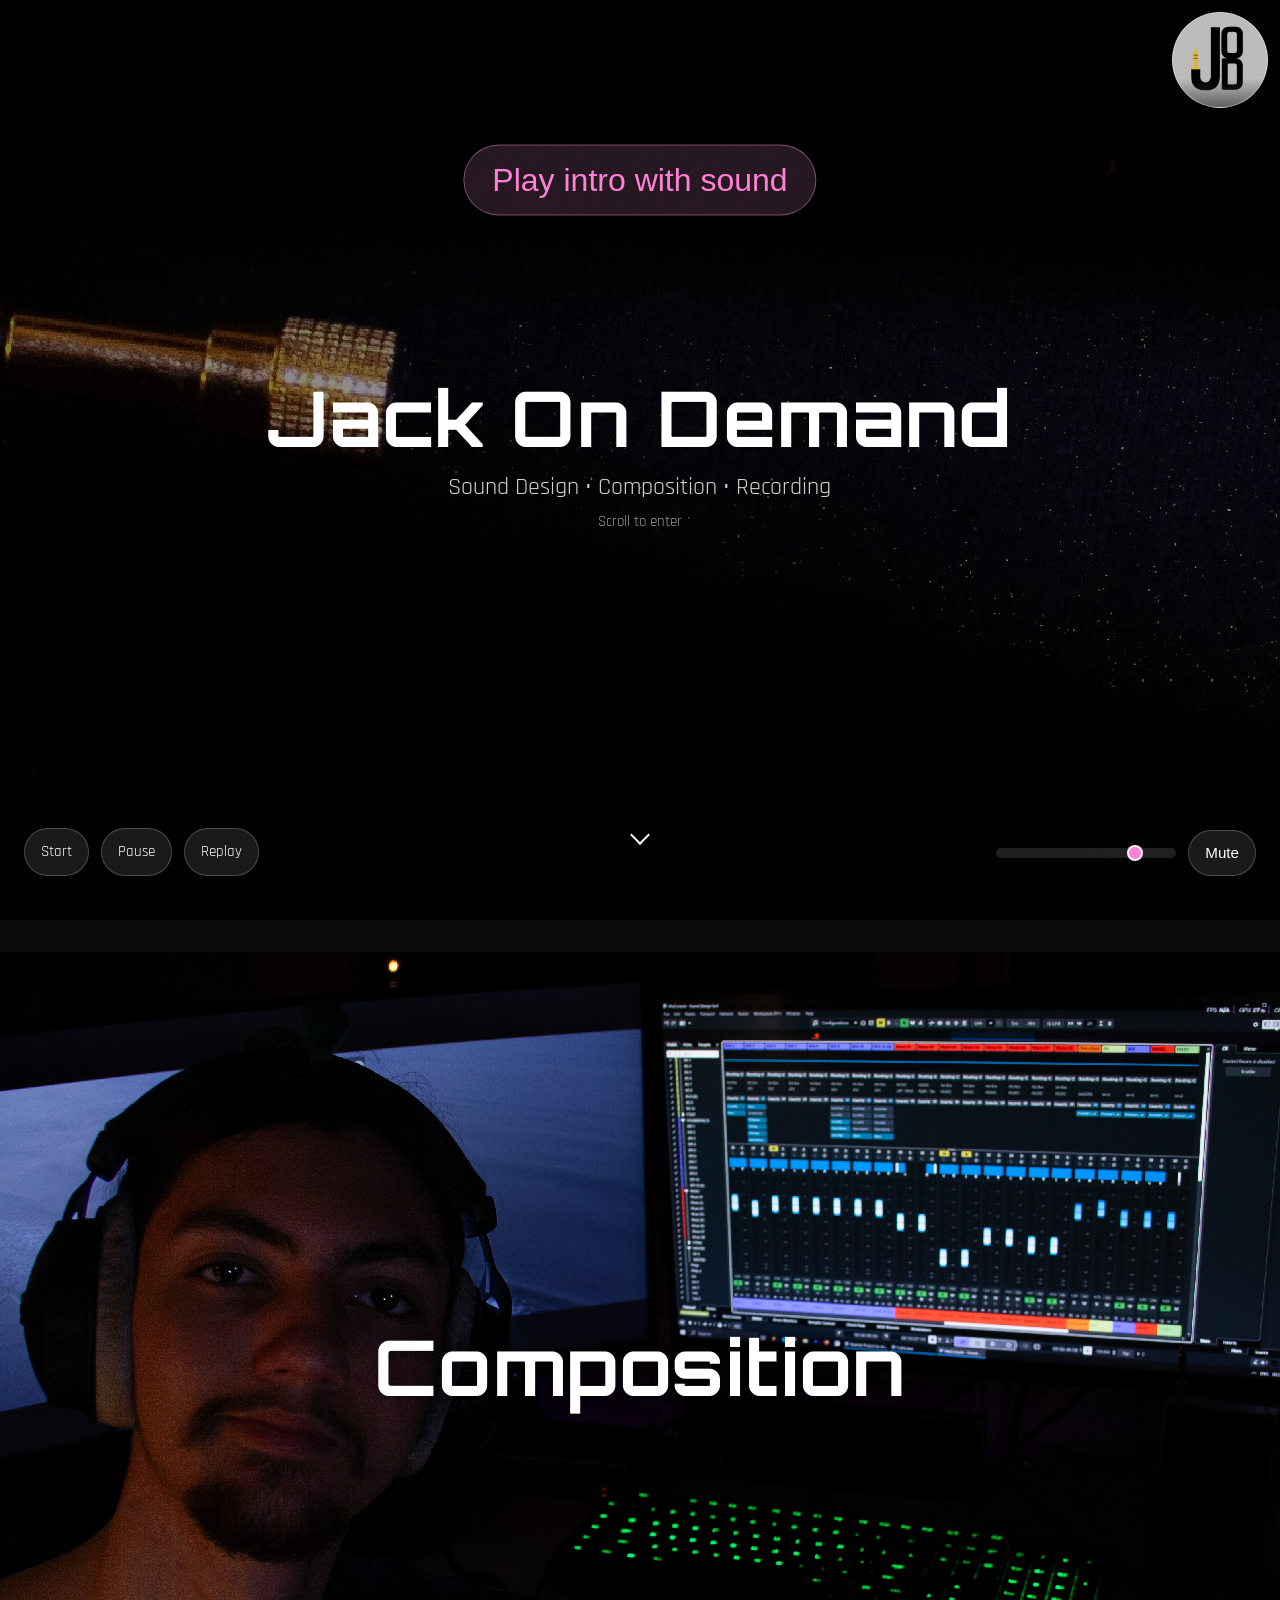
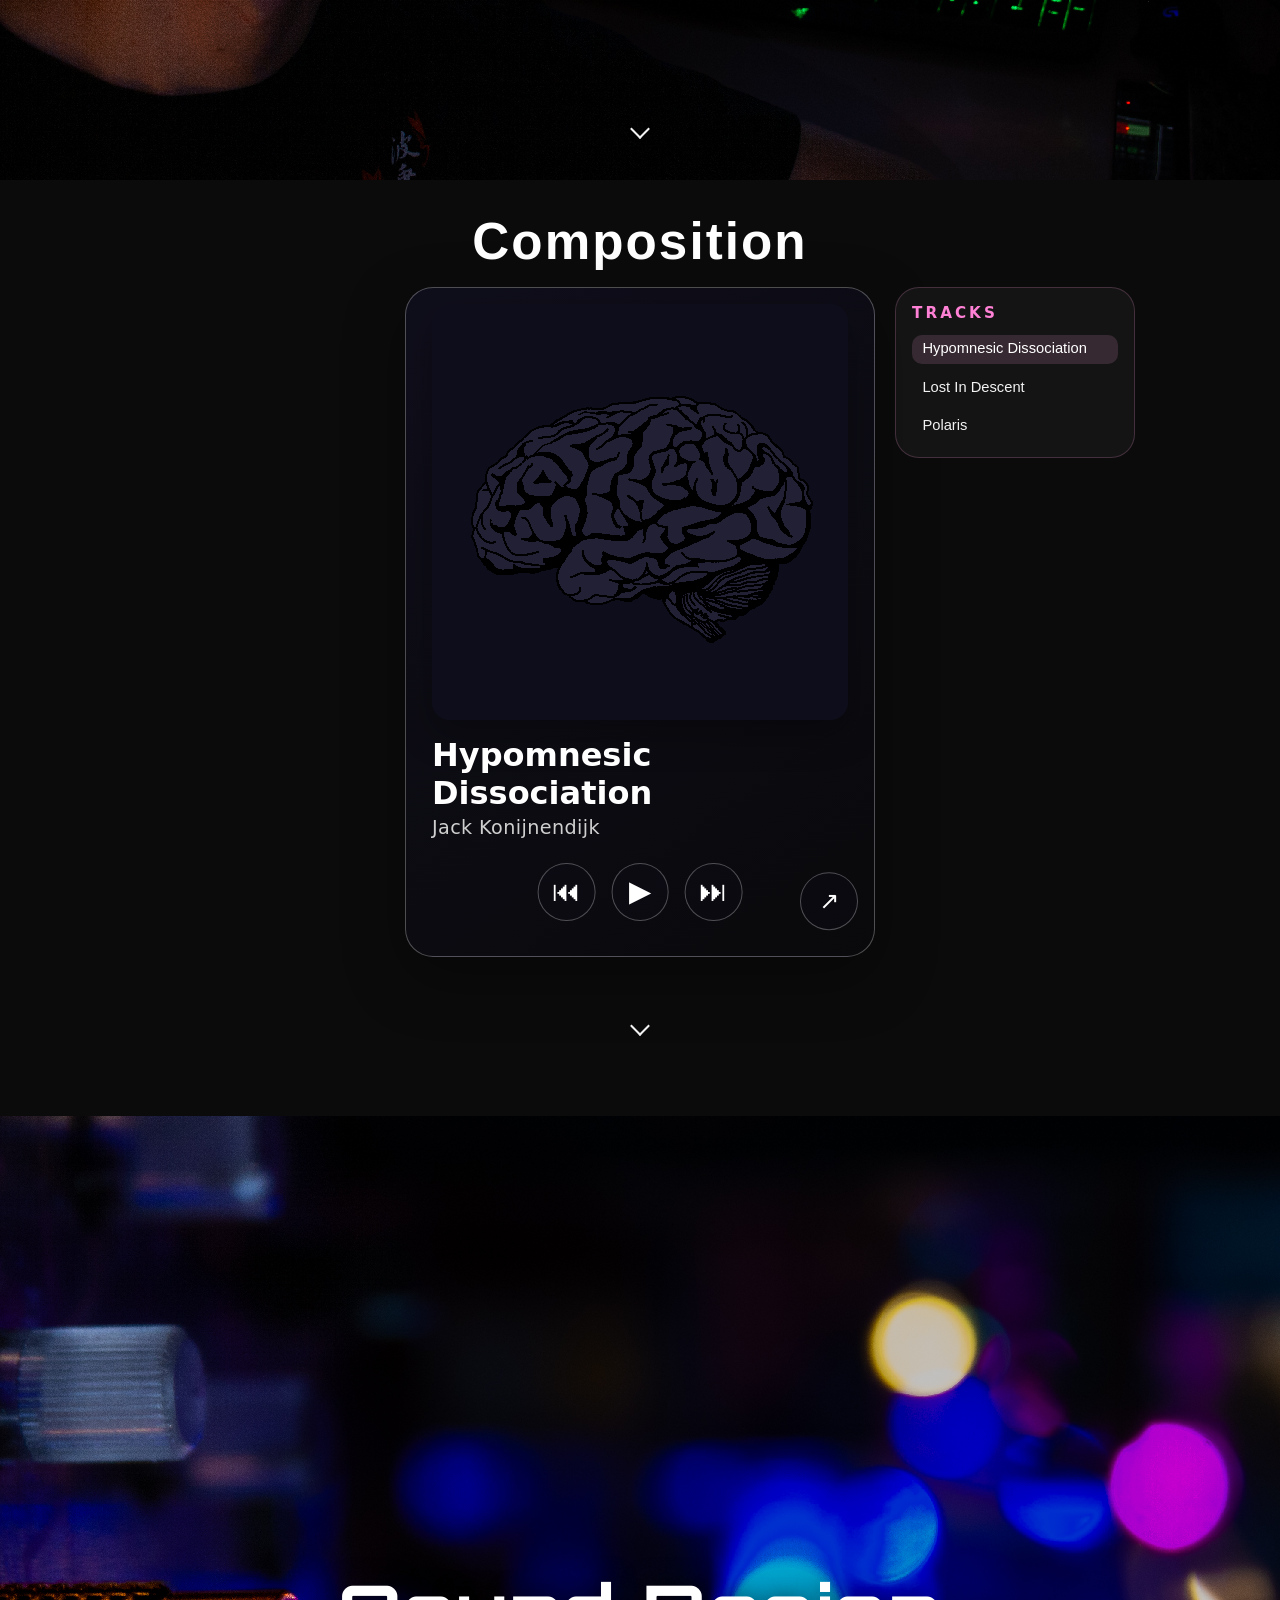
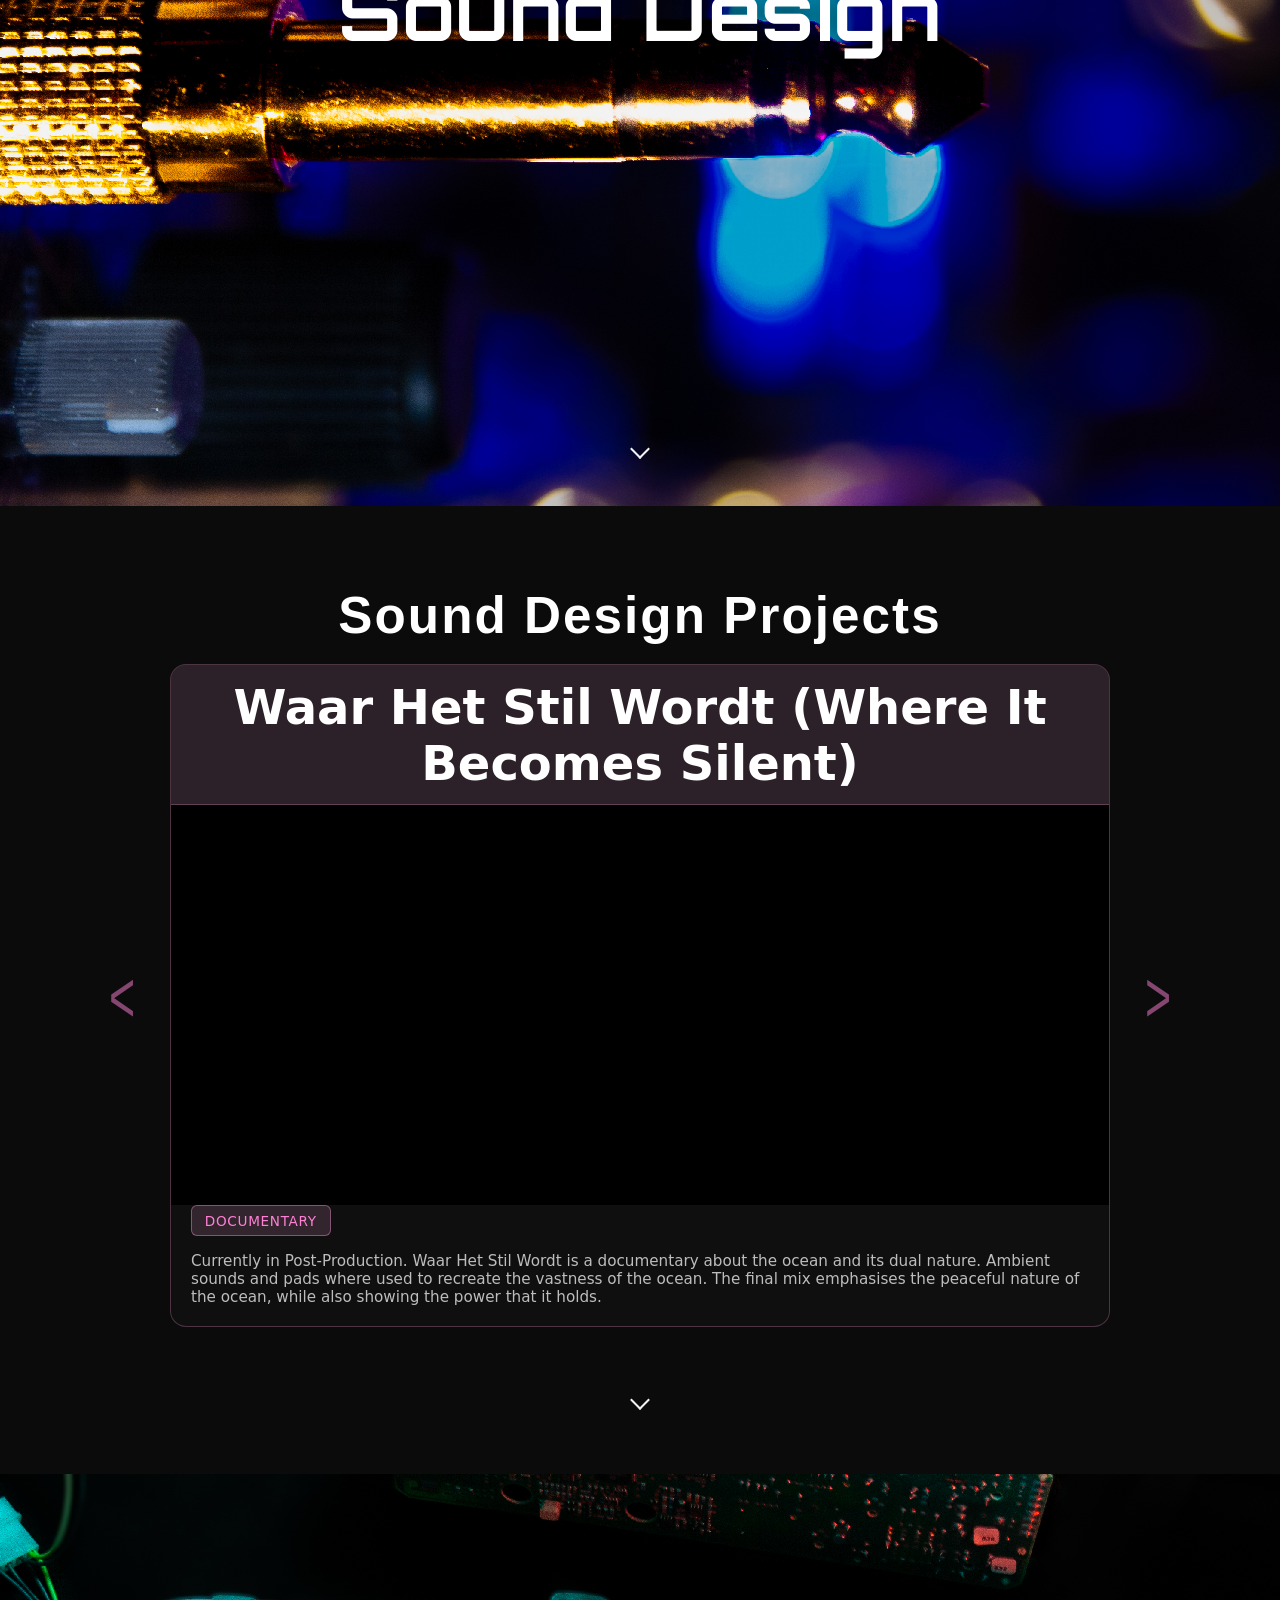
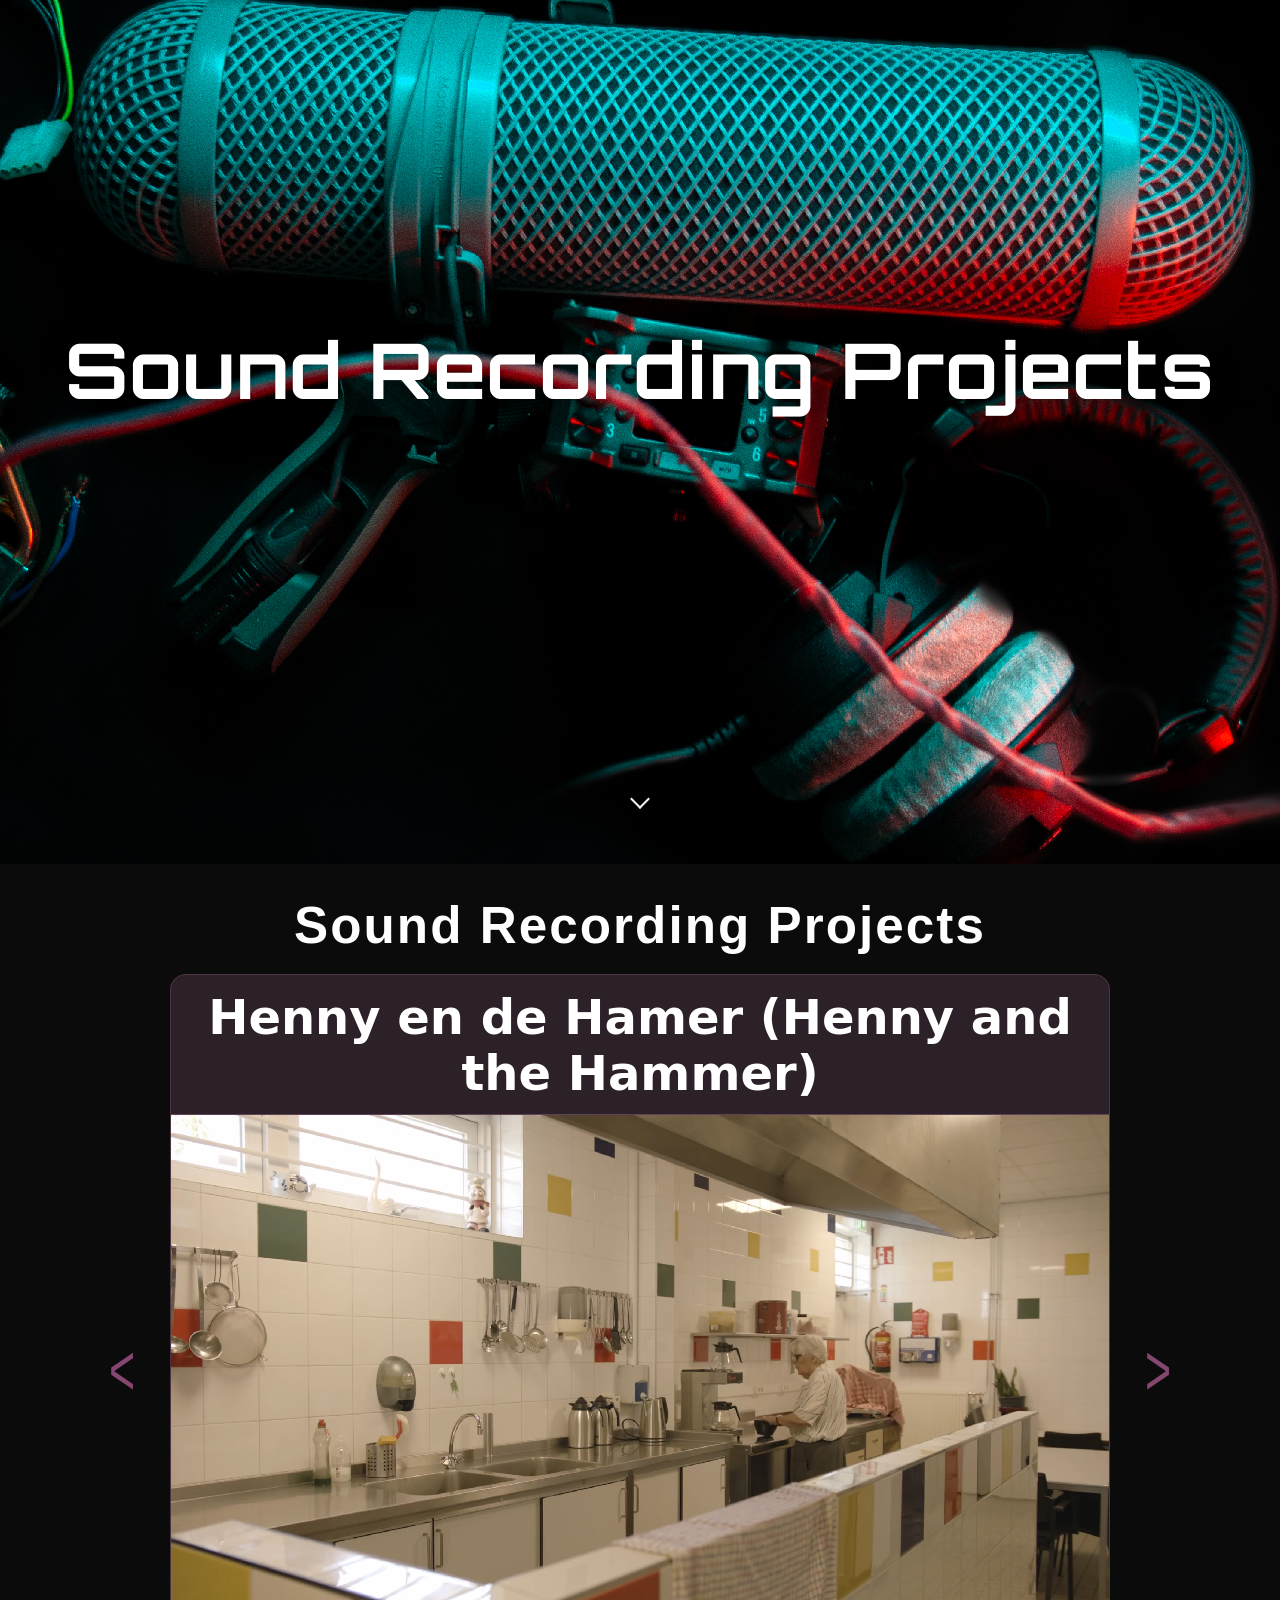
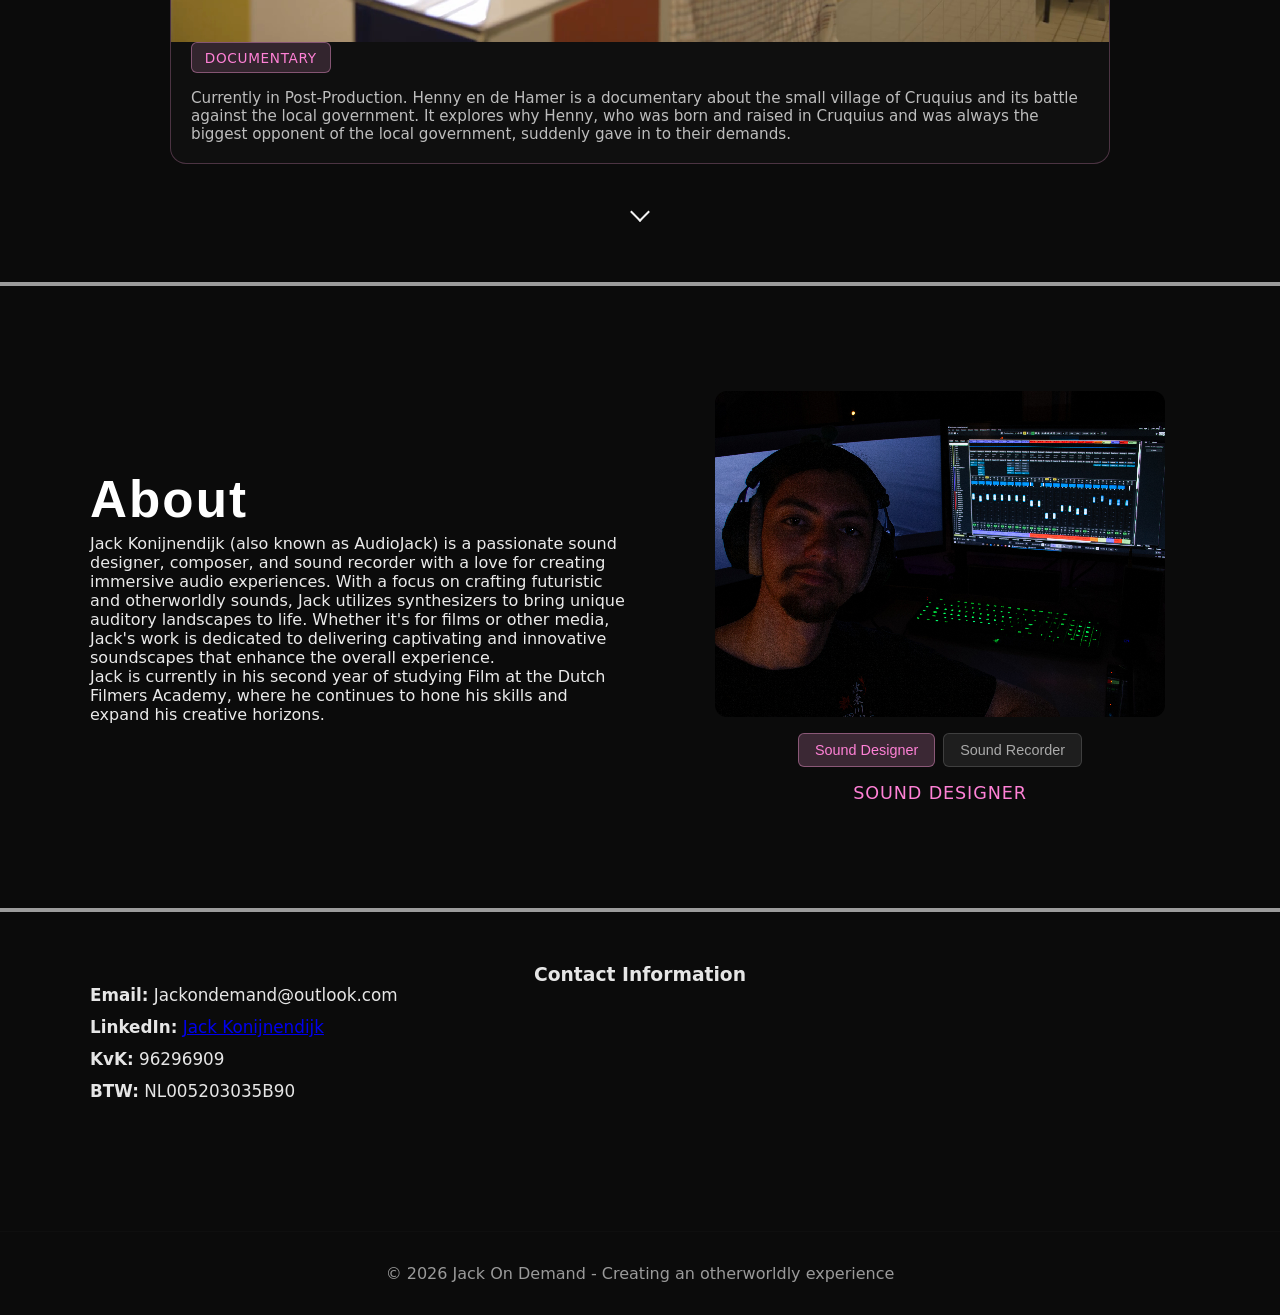
==== commit 0c22c19e: "update website" ====
--- a/index.html
+++ b/index.html
@@ -15,7 +15,7 @@
 
 <div id="intro" class="intro-screen" data-fadepoint="360" data-debounce="120" data-show-threshold="false">
     <video id="intro-video" class="intro-video" autoplay muted playsinline preload="auto" poster="images/Front Page 2.jpg">
-      <source src="https://media.jackondemand.nl/Jod-Intro 2(1).mp4" type="video/mp4">
+      <source src="https://media.jackondemand.nl/Jod-Intro.mp4" type="video/mp4">
       Your browser does not support the intro video.
     </video>
     <div id="video-fallback" class="video-fallback" aria-hidden="true">
@@ -96,8 +96,6 @@
 
           <div class="composition-track-list" aria-label="Composition track list">
             <h4 class="composition-track-list-title">Tracks</h4>
-            <button class="composition-track-item active" type="button" data-index="0">Lost In Descent</button>
-            <button class="composition-track-item" type="button" data-index="1">Polaris</button>
           </div>
         </div>
       </div>
--- a/style.css
+++ b/style.css
@@ -805,7 +805,7 @@
 @keyframes slide-in-right { to { transform: translateX(0); opacity:1; } }
 
 .project-content h3 {
-    font-size: 2rem;
+  font-size: 1rem;
     margin-bottom: 0.5rem;
     color: #fff;
     border: 1px solid rgba(255, 161, 219, 0.4);
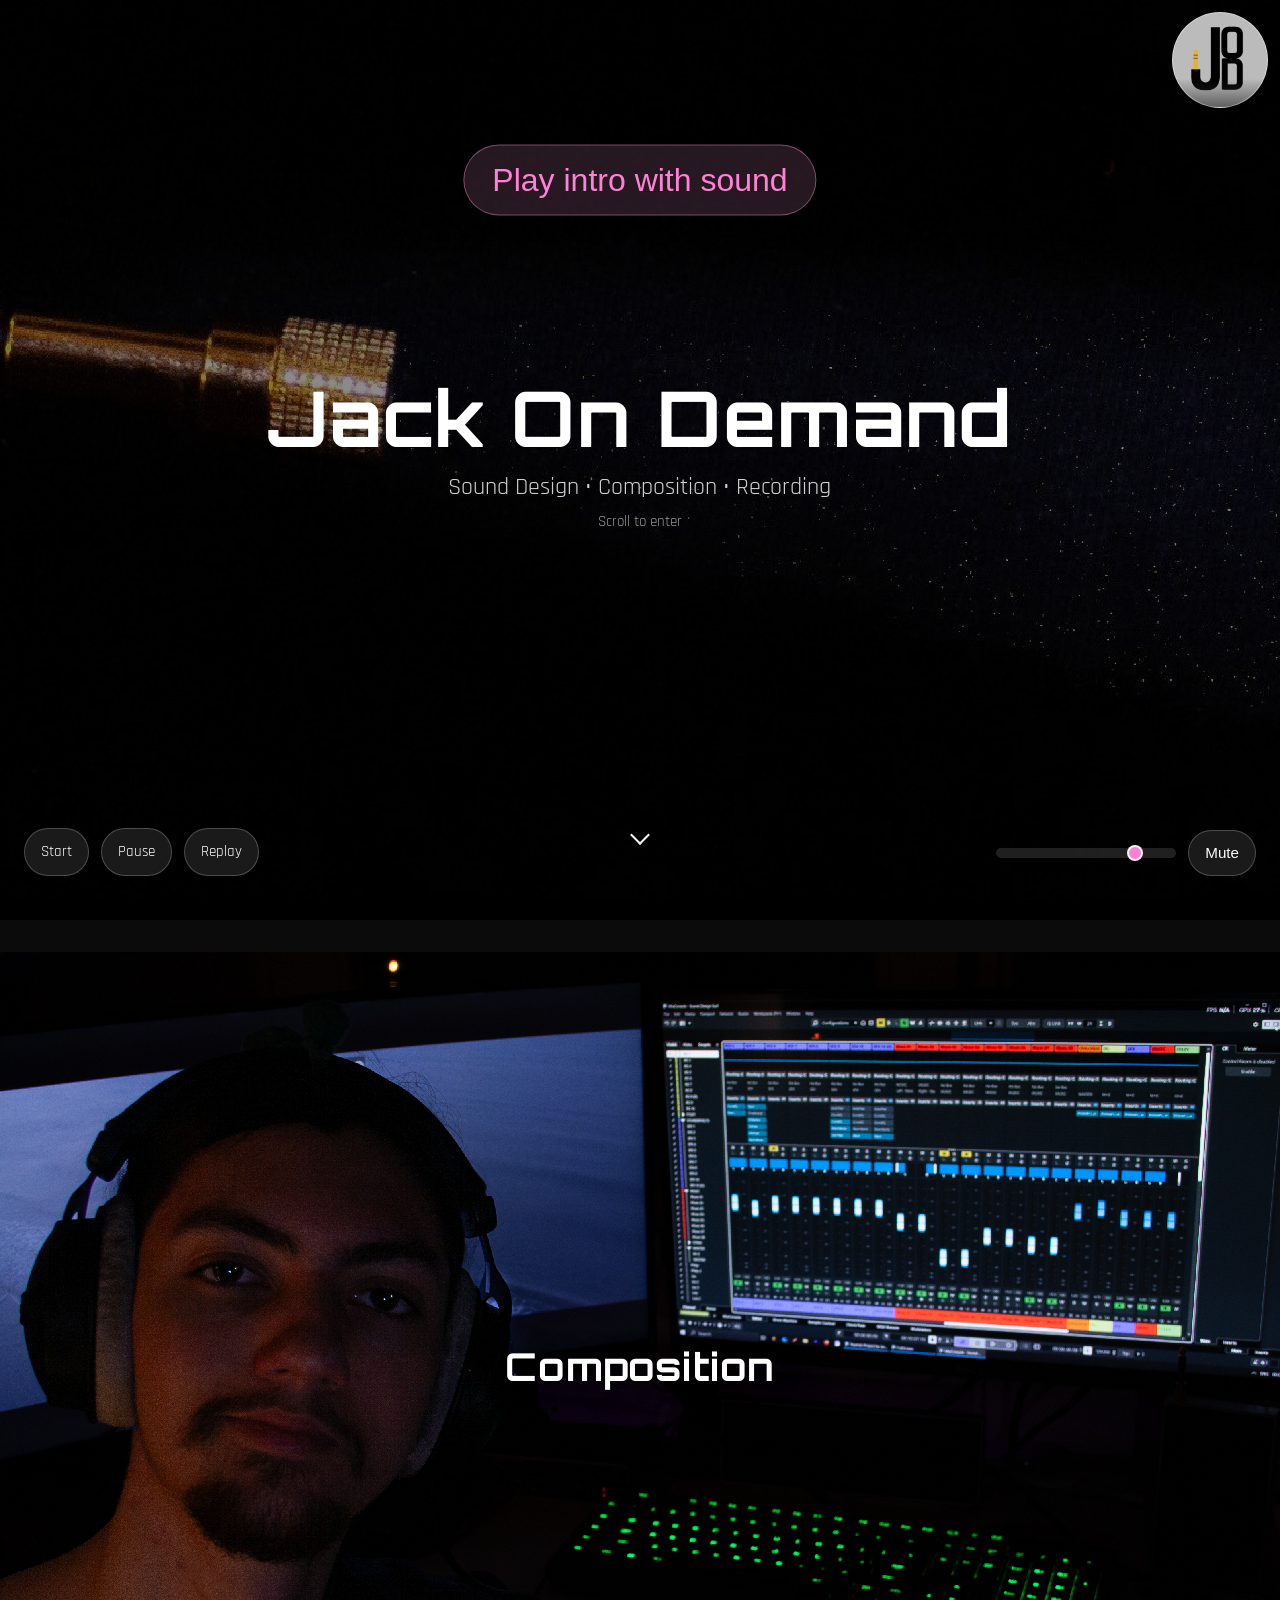
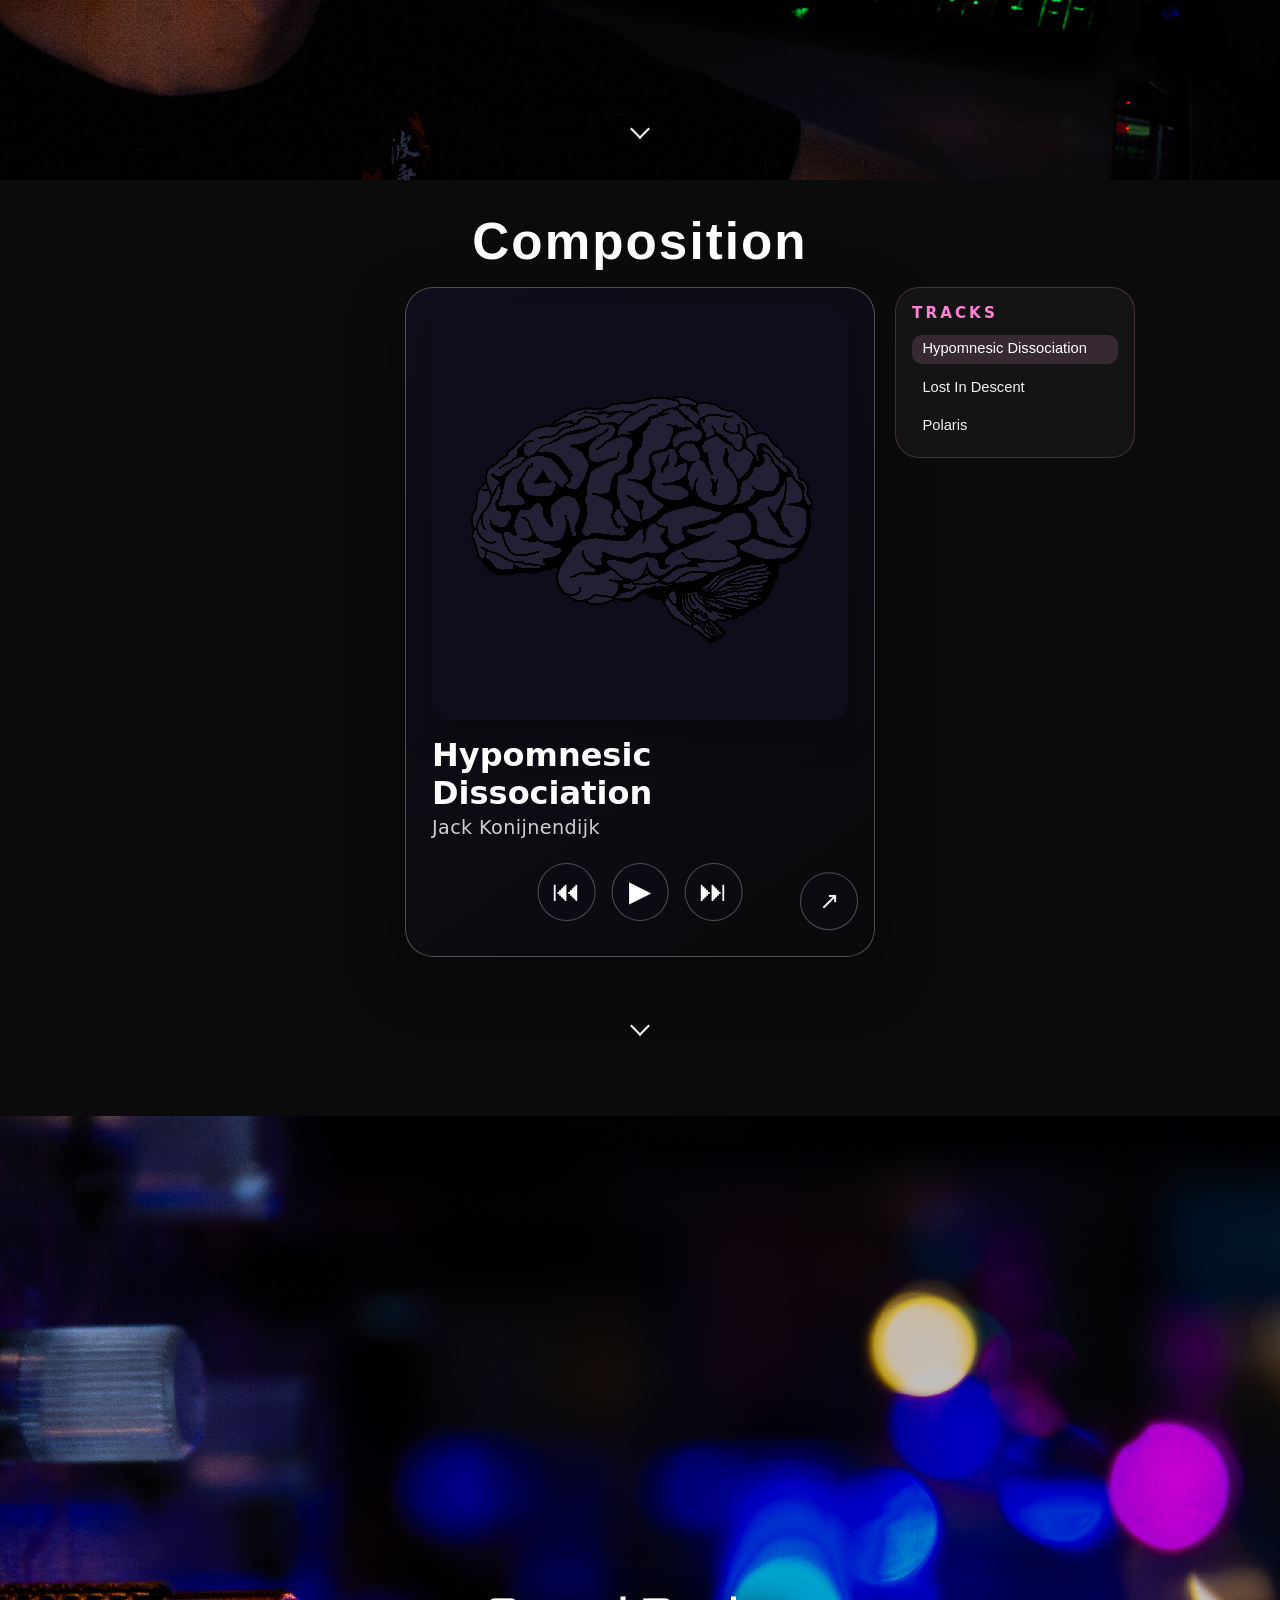
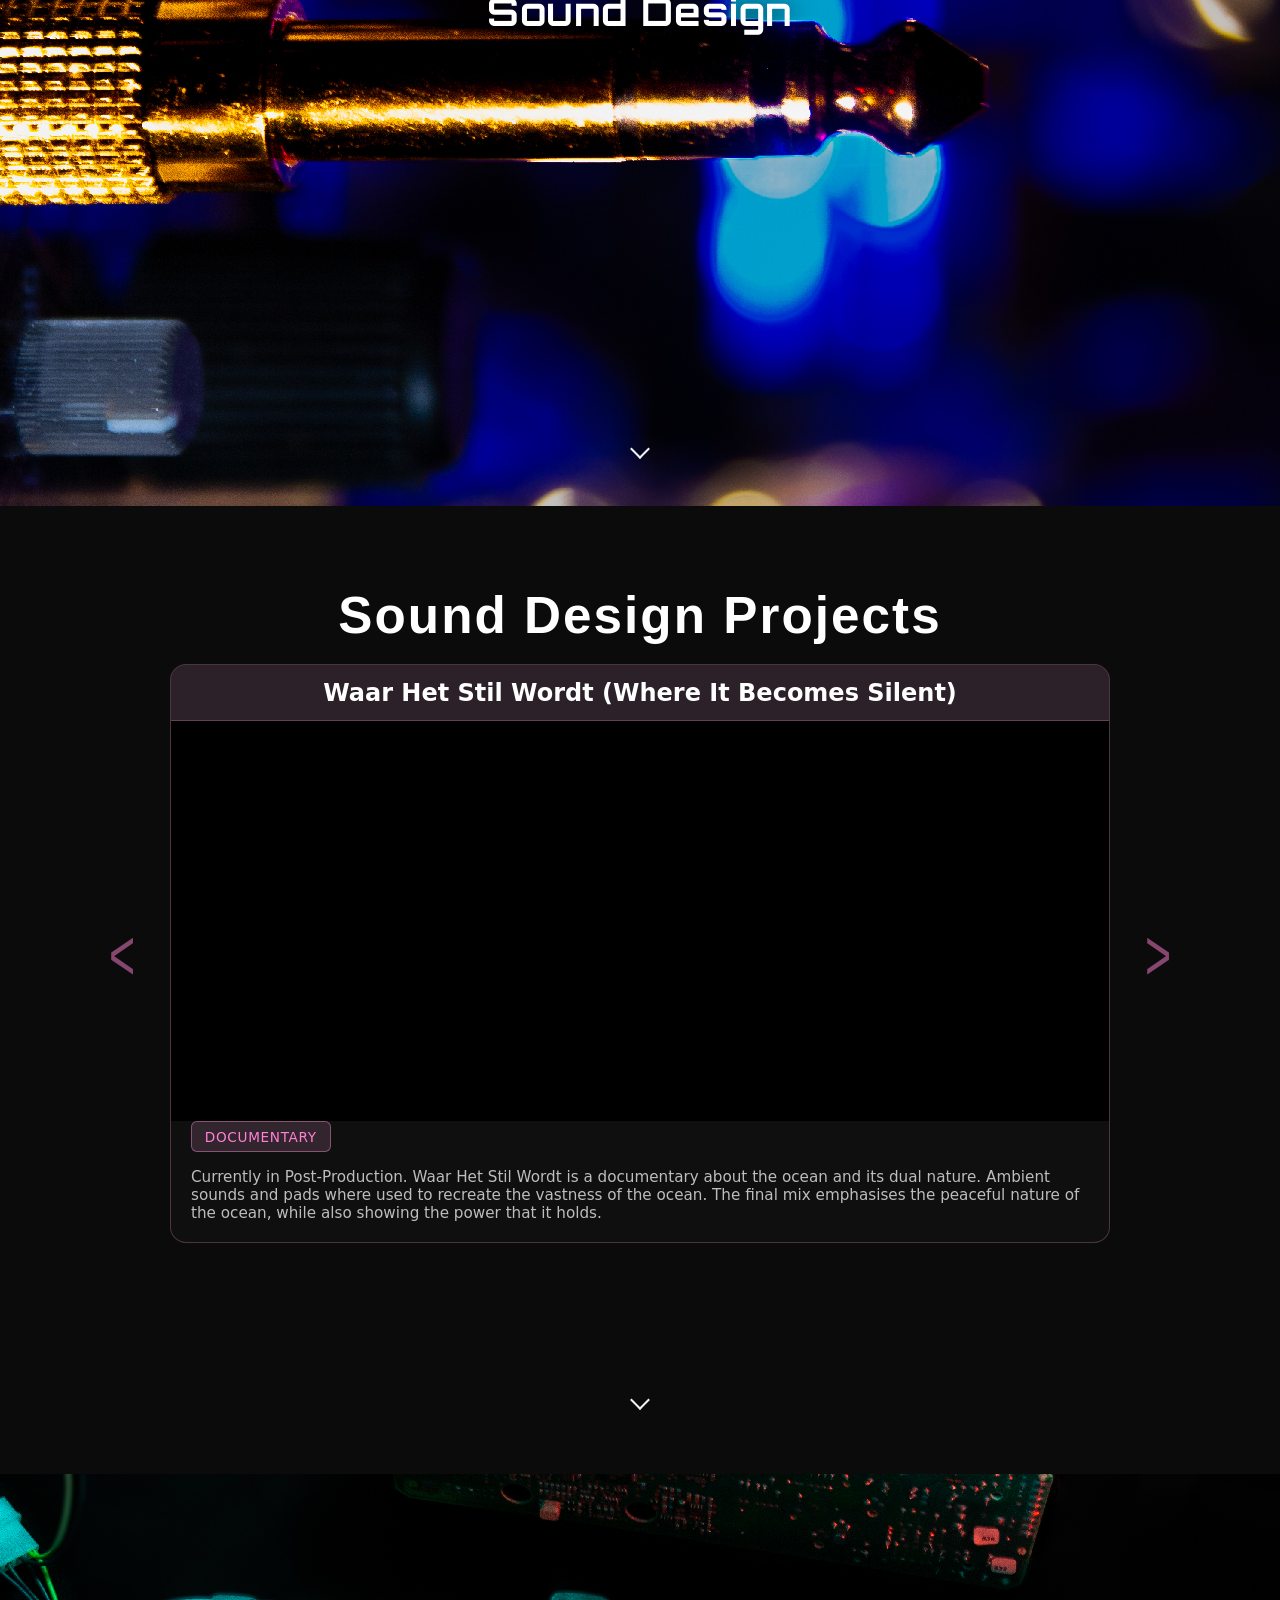
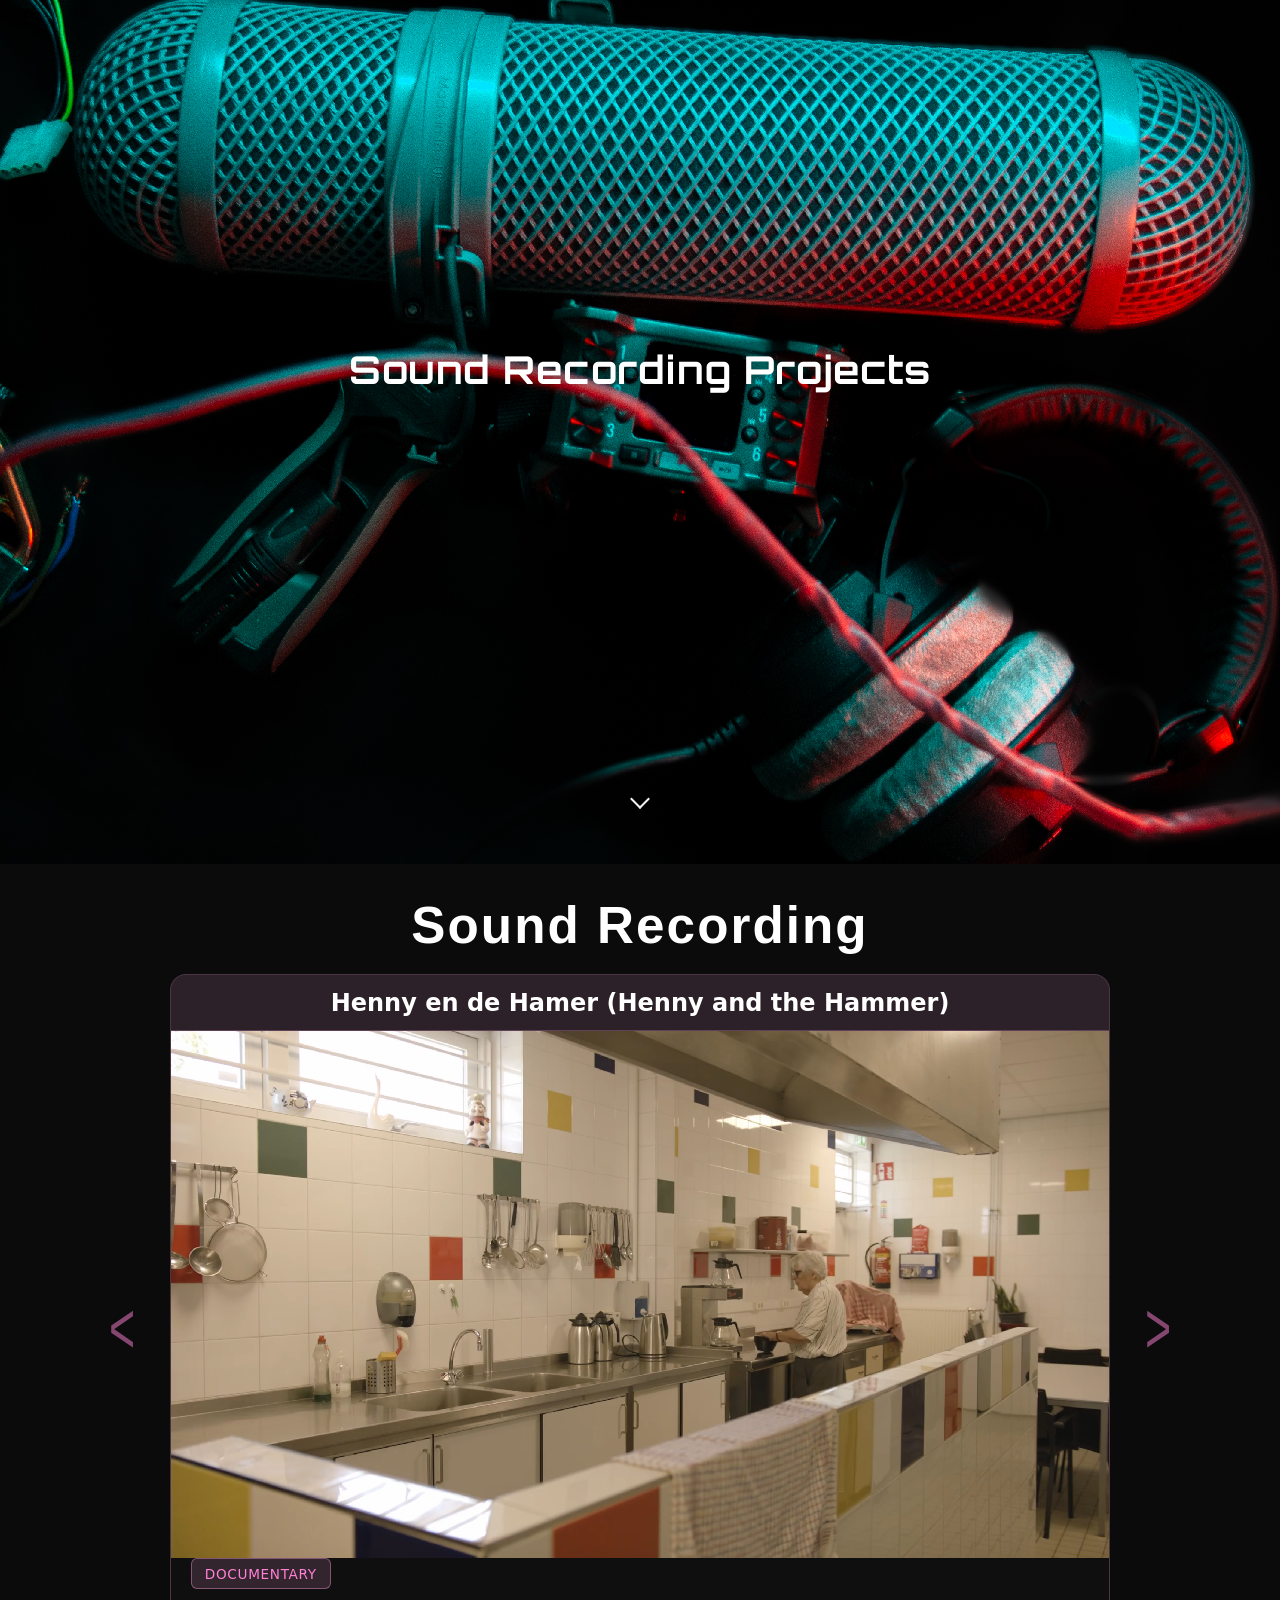
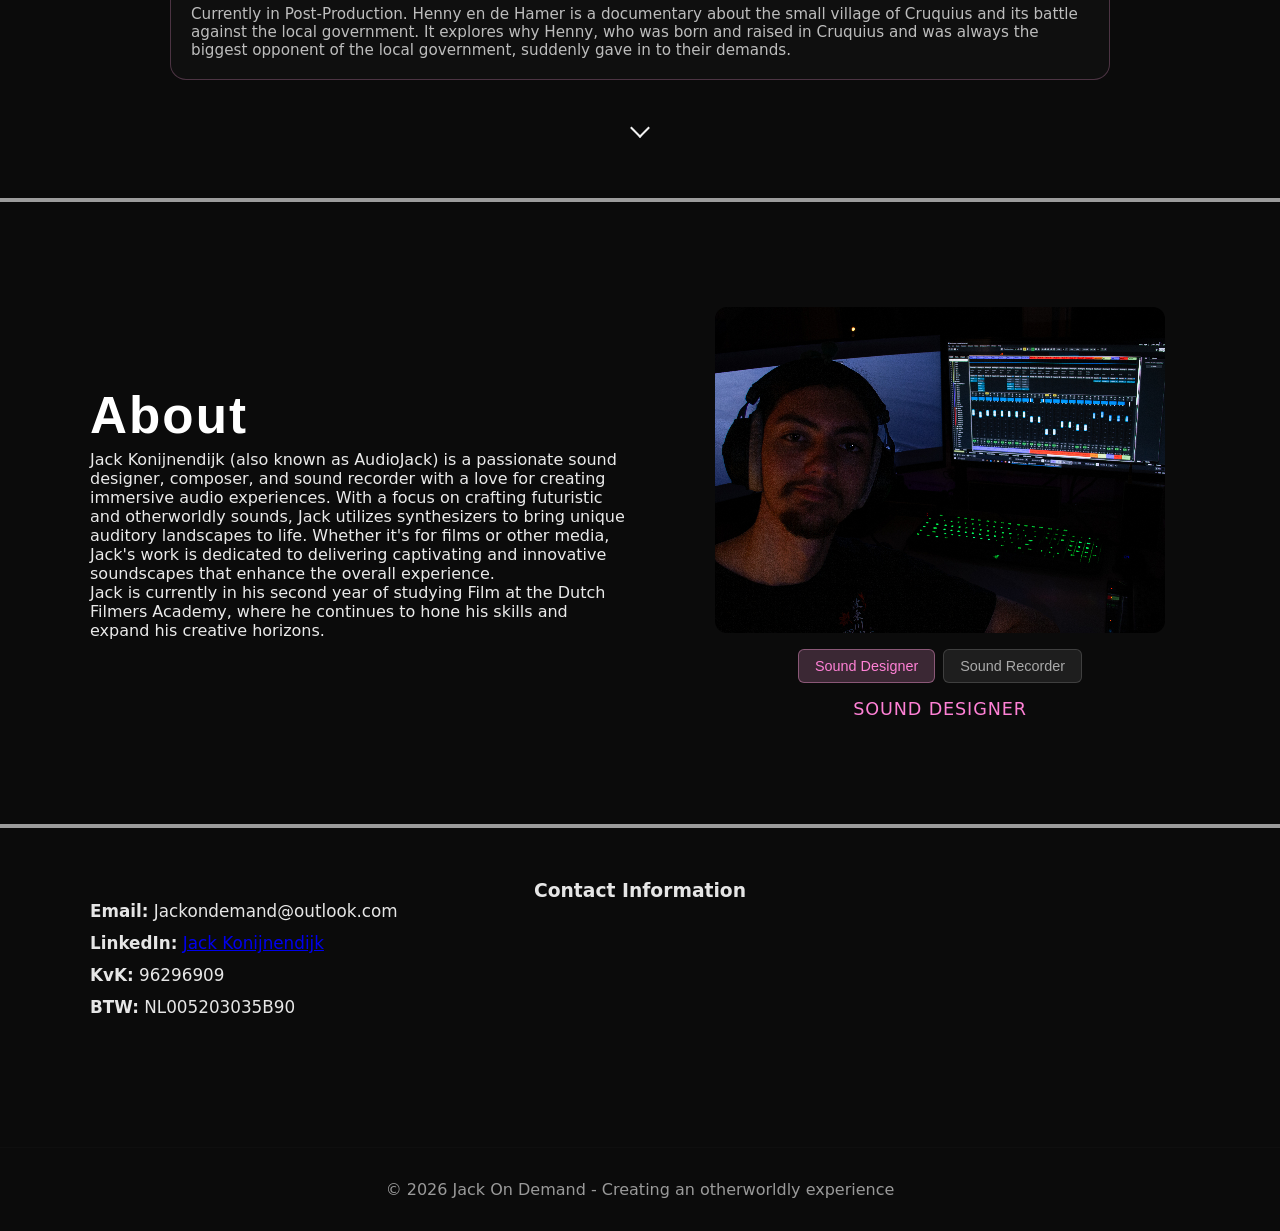
==== commit 9e5ef52f: "update website" ====
--- a/index.html
+++ b/index.html
@@ -157,7 +157,7 @@
 
    <section class="section project-section" id="sound-recording-projects">
       <div class="wrap">
-        <h3 class="second-intro-title">Sound Recording Projects</h3>
+        <h3 class="second-intro-title">Sound Recording</h3>
 
         <div class="project-video-wrap">
           <button class="project-nav project-prev" aria-label="Previous video" data-prev-src="" data-prev-title="" data-prev-alt="" data-prev-desc="">&lt;</button>
--- a/style.css
+++ b/style.css
@@ -441,6 +441,7 @@
   pointer-events: none;
 }
 .sound-design-overlay .intro-title {
+  font-size: clamp(1.3rem, 3vw, 2.6rem);
   margin: 0;
   color: #fff;
   text-shadow: 0 0 24px rgba(0, 0, 0, 0.7);
@@ -772,7 +773,7 @@
 
 .recording-project-visual .project-poster { width: 100%; display: block; }
 .recording-project-visual #recording-project-video { position: absolute; top: 0; left: 0; width: 100%; height: 100%; z-index: 1; }
-.project-video-title { text-align:center; margin:0; width:100%; font-size:3rem; border:none; color:#ffffff; padding:0.85rem 1rem; }
+.project-video-title { text-align:center; margin:0; width:100%; font-size:1.5rem; border:none; color:#ffffff; padding:0.85rem 1rem; }
 .project-video { width:100%; max-width:100%; aspect-ratio: 1538 / 864; background:#000; cursor:pointer; border-radius:0; overflow:hidden; display:block; }
 .project-controls { display:flex; flex-wrap:wrap; align-items:center; gap:0.65rem; padding:0.75rem 1rem; border-top:1px solid rgba(255,161,219,0.15); background: rgba(0,0,0,0.18); }
 .project-control-btn { padding:0.5rem 0.85rem; border:1px solid rgba(255,255,255,0.18); border-radius:999px; background: rgba(255,255,255,0.08); color:#fff; cursor:pointer; font-size:0.85rem; transition: background 200ms ease, opacity 200ms ease; }
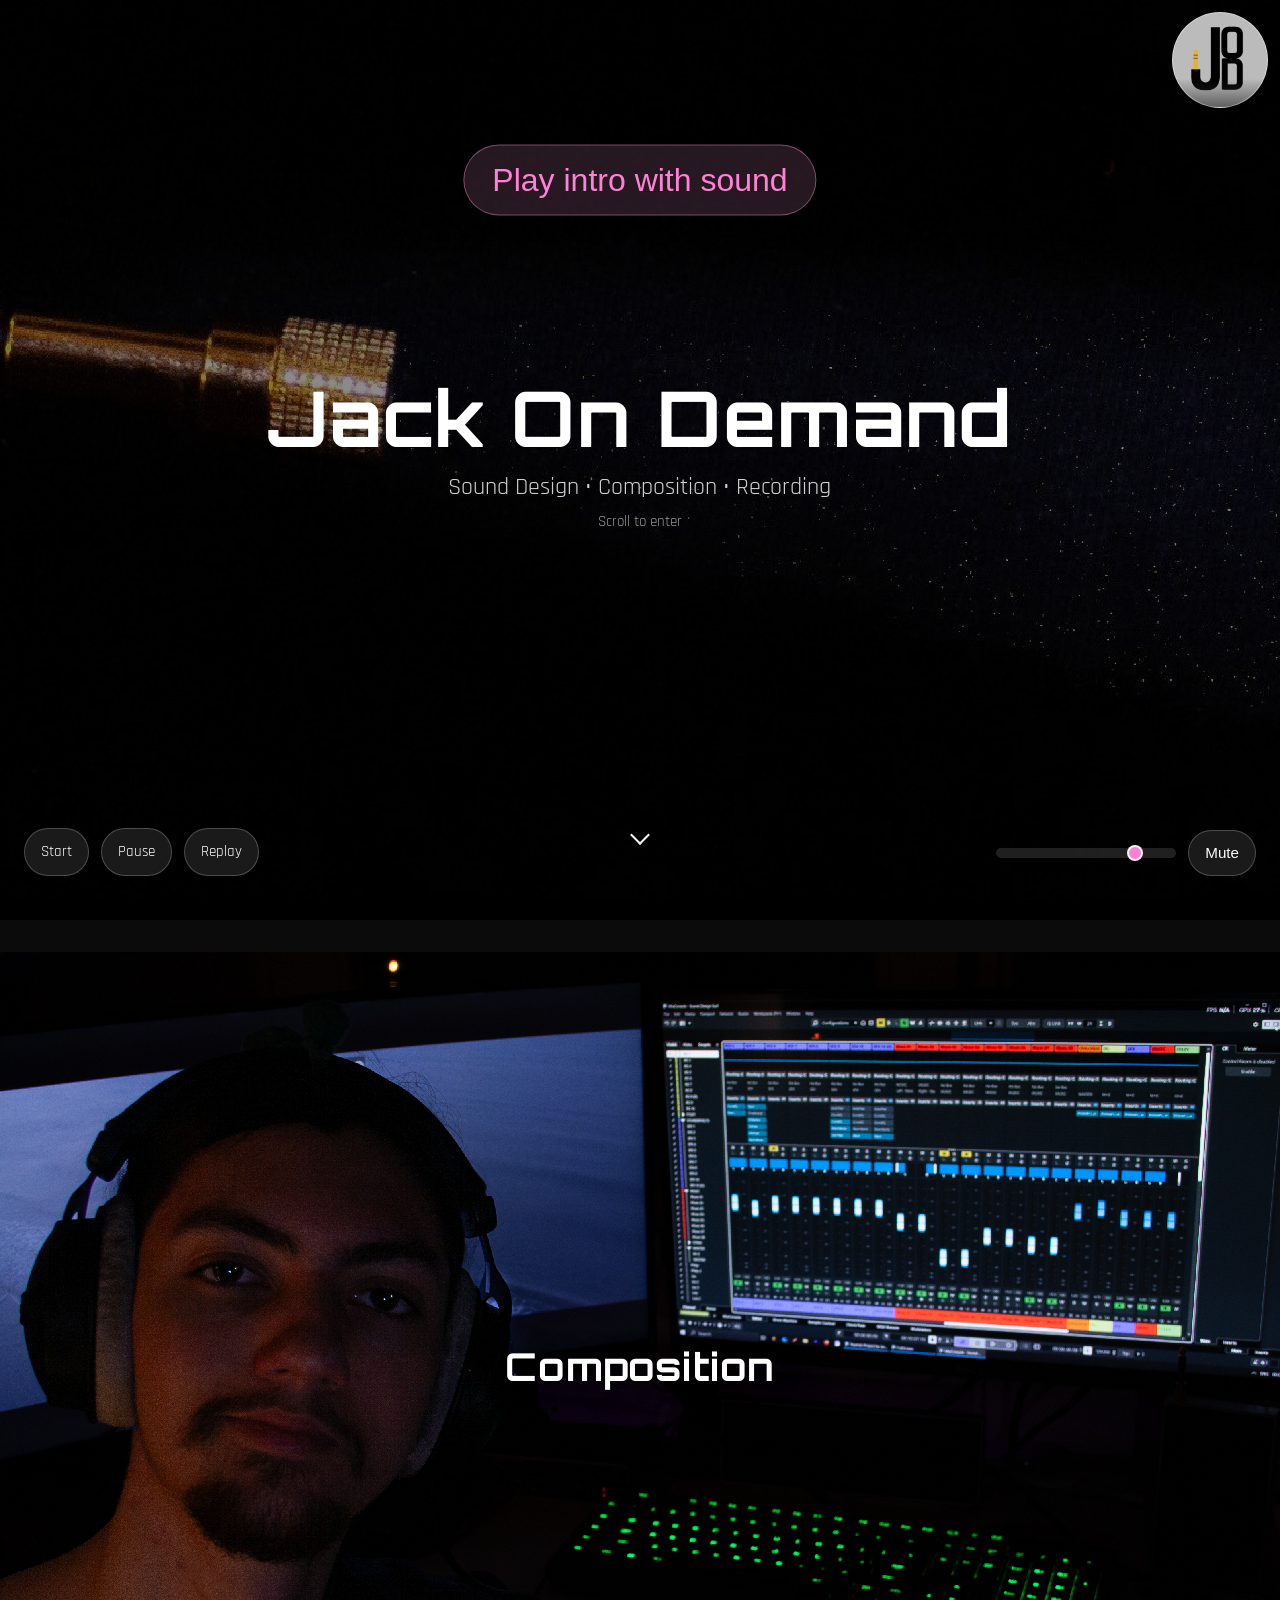
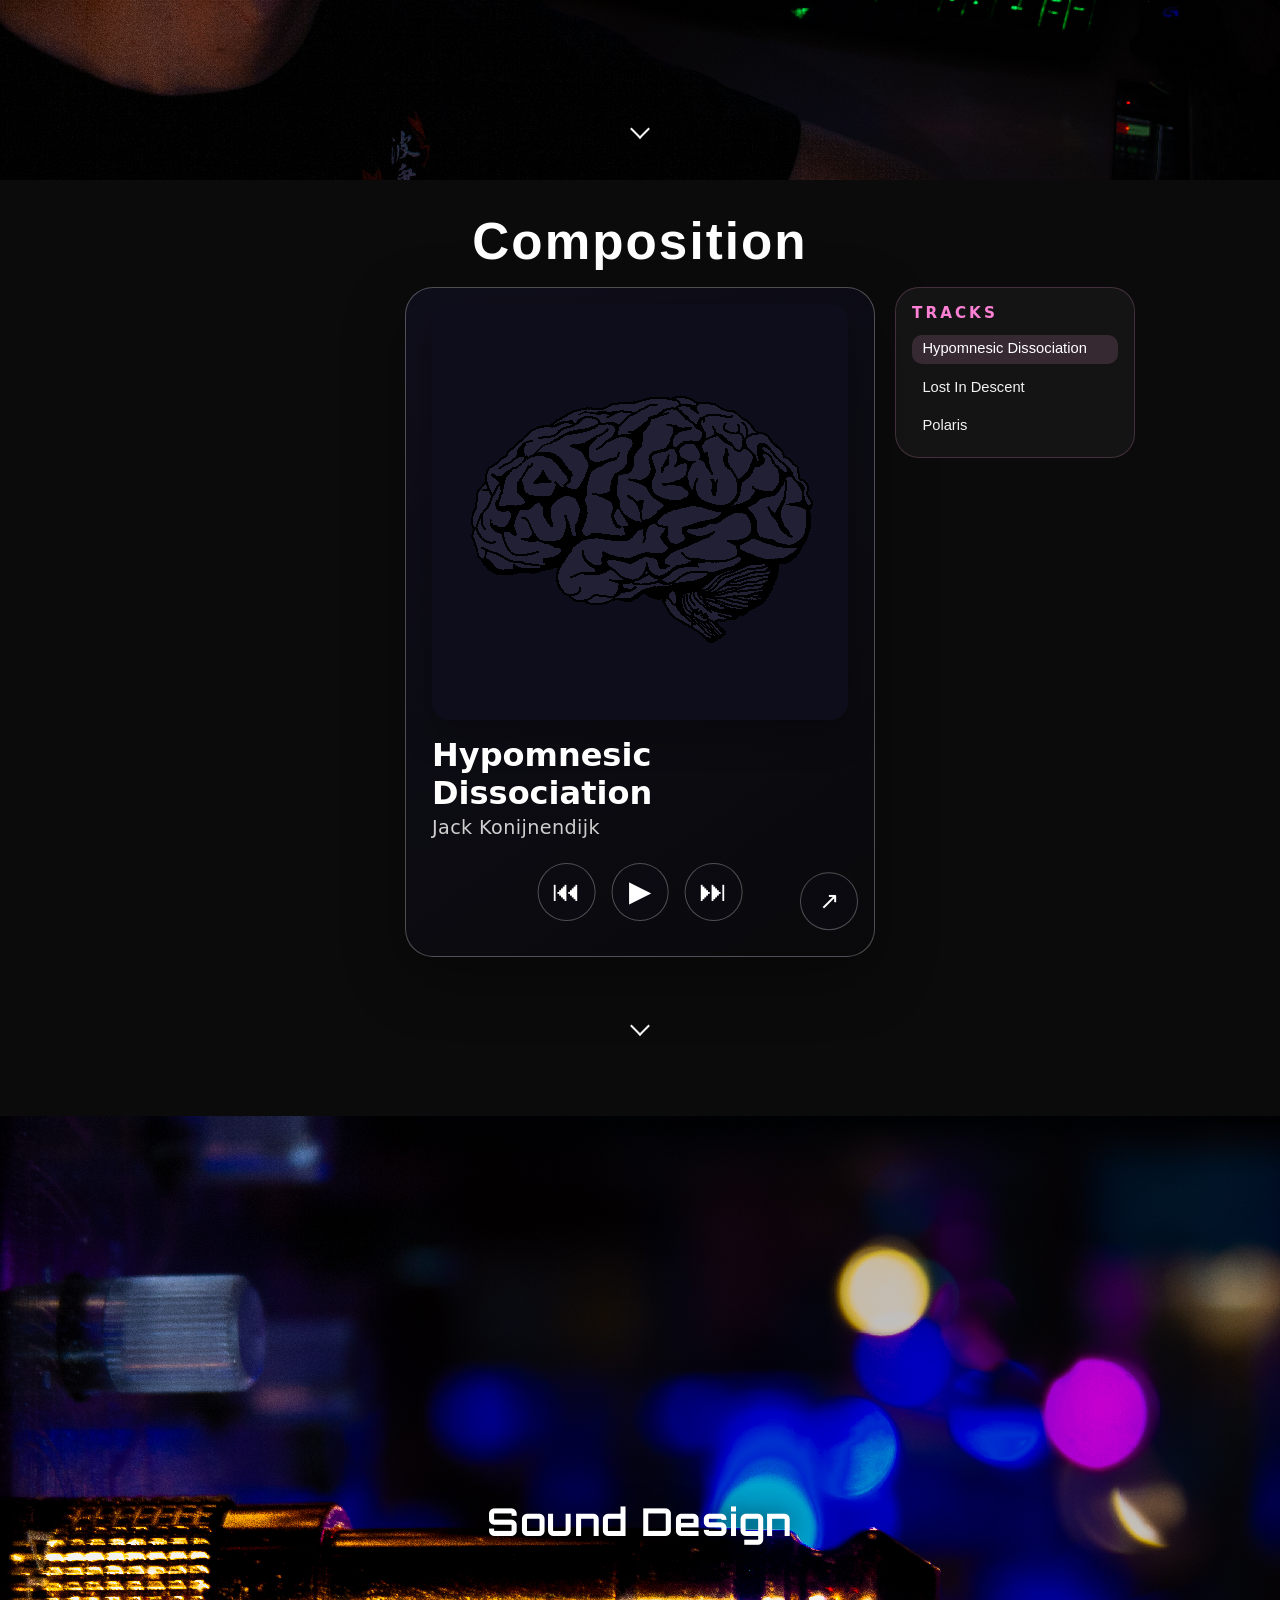
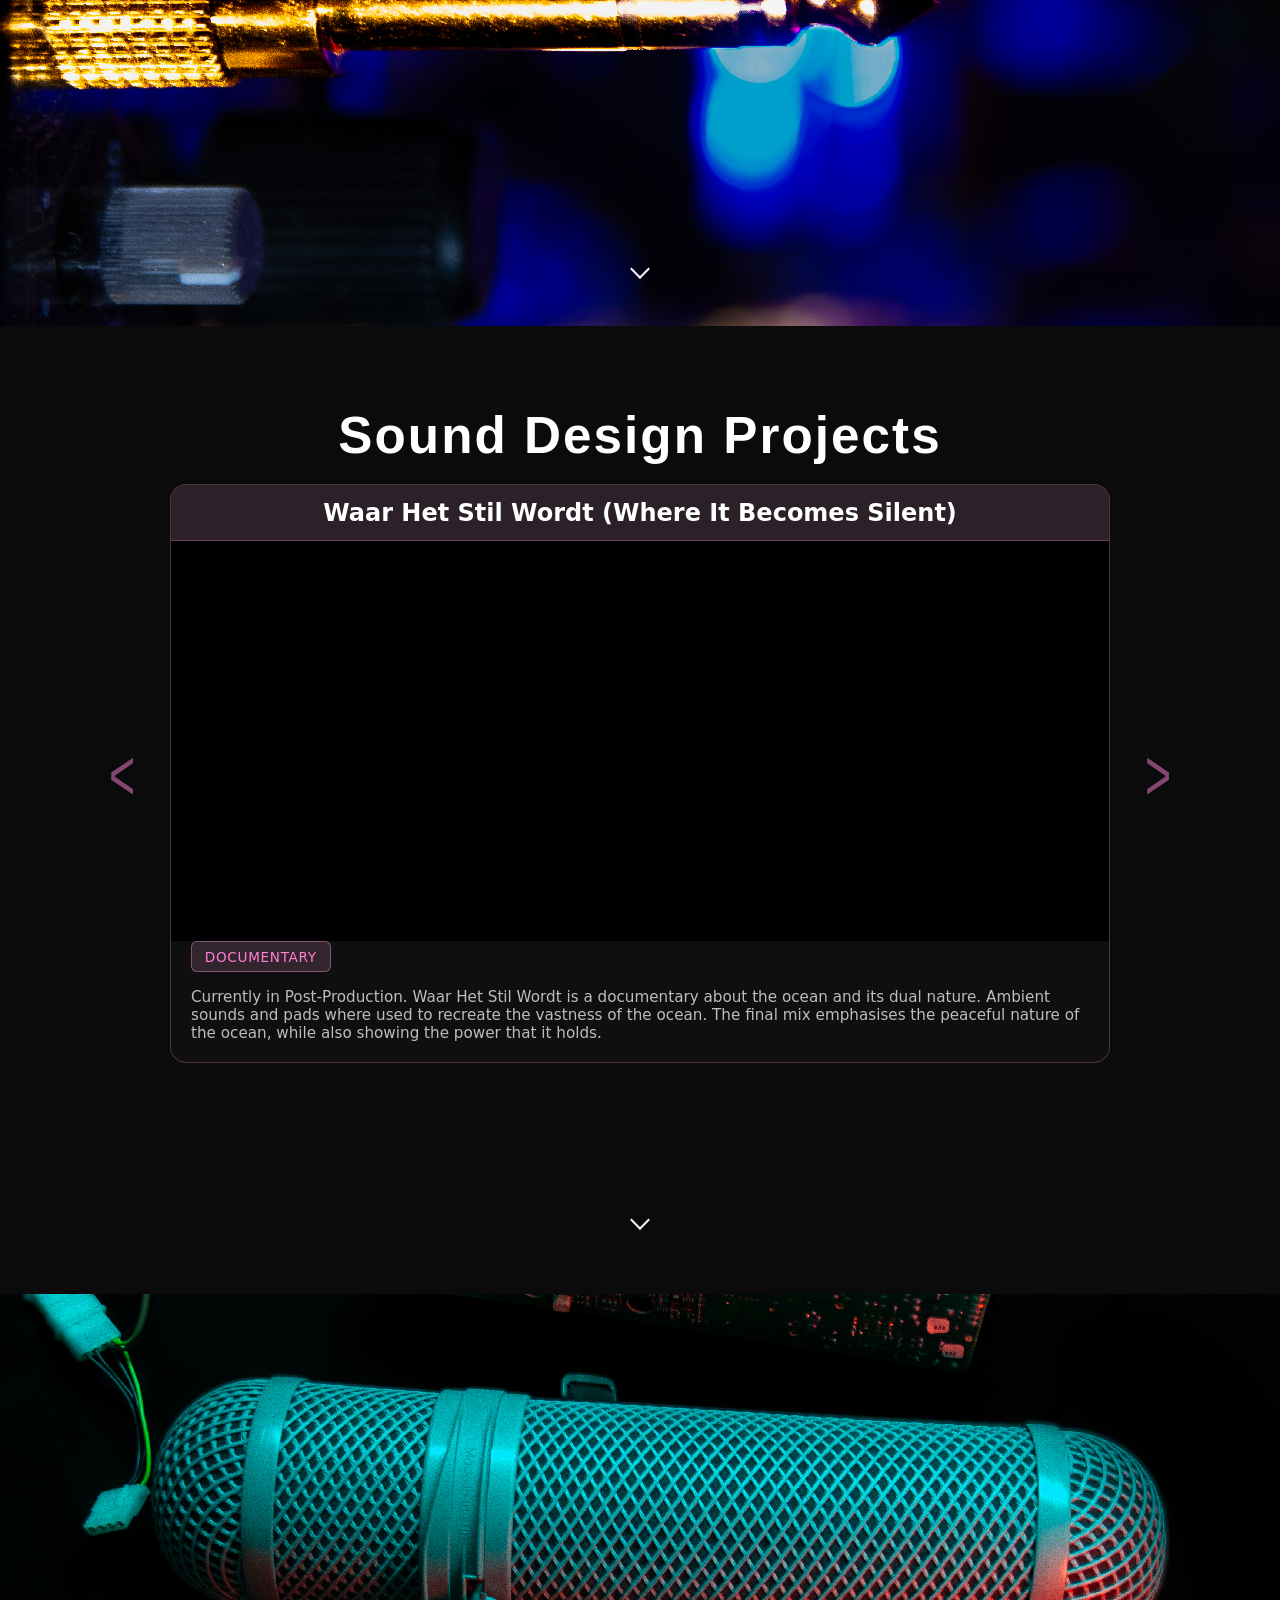
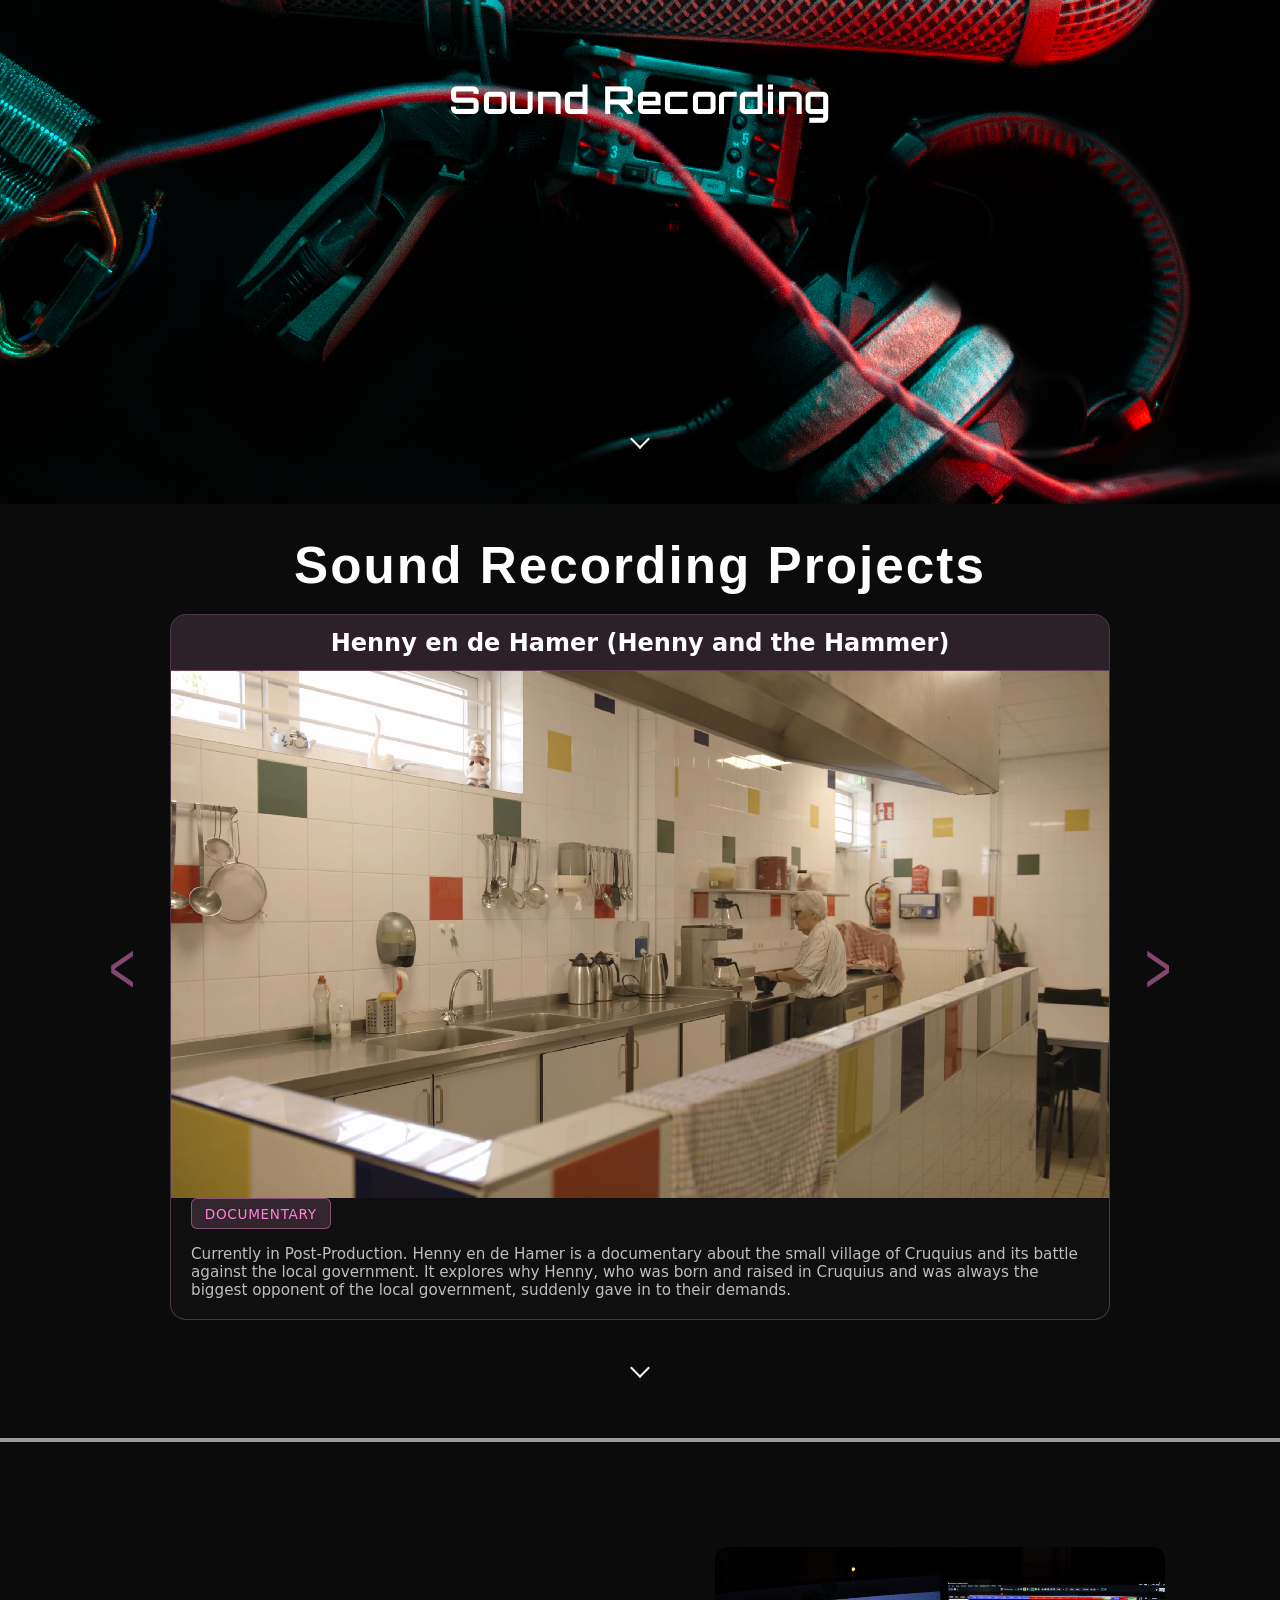
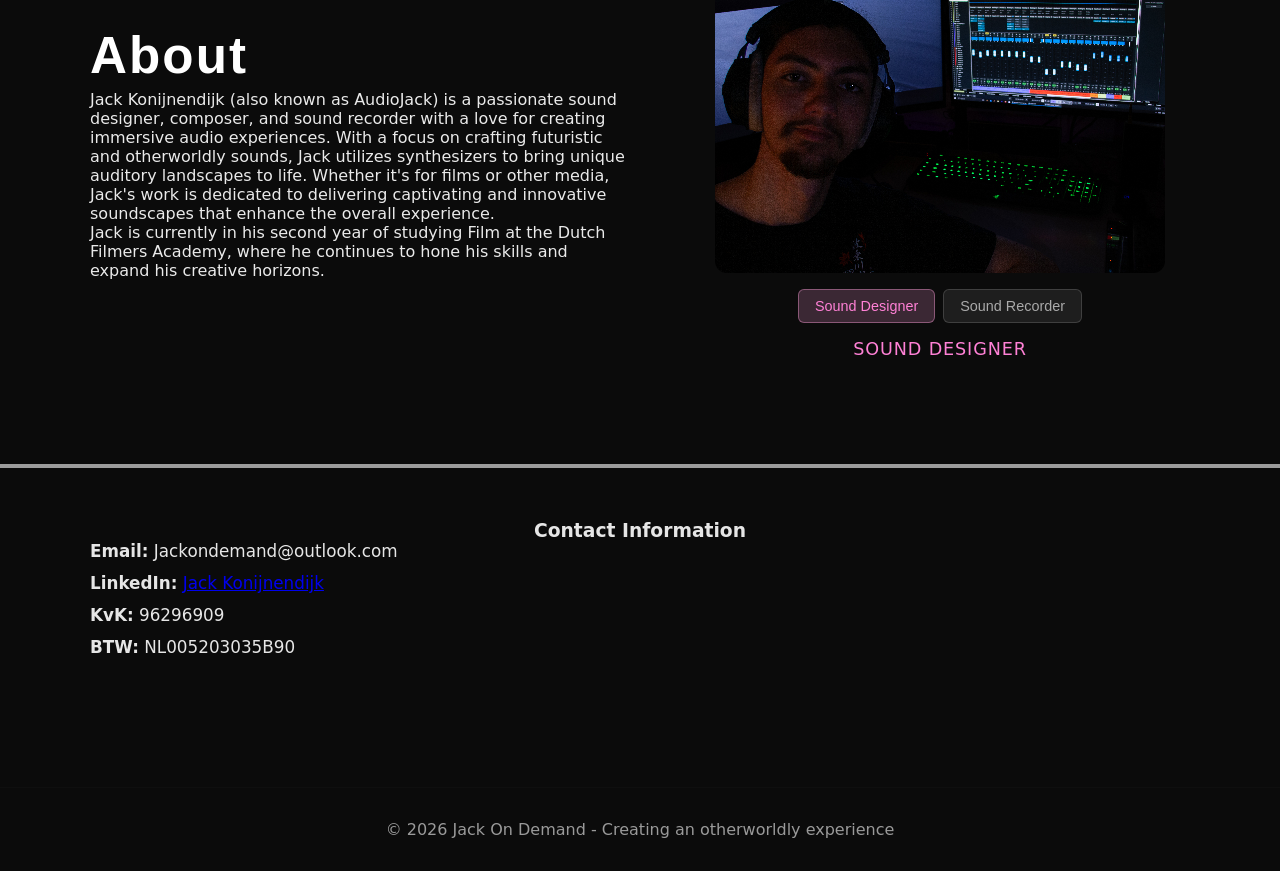
==== commit 59b3706e: "update website" ====
--- a/index.html
+++ b/index.html
@@ -148,7 +148,7 @@
         <div class="sound-design-image-wrap">
           <img src="images/Sound Recording.jpg" alt="Sound Recording" class="sound-design-image">
           <div class="sound-design-overlay">
-            <h2 class="intro-title">Sound Recording Projects</h2>
+            <h2 class="intro-title">Sound Recording</h2>
           </div>
           <button class="scroll-indicator" aria-label="Scroll to next section"><span class="arrow" aria-hidden="true"></span></button>
         </div>
@@ -157,7 +157,7 @@
 
    <section class="section project-section" id="sound-recording-projects">
       <div class="wrap">
-        <h3 class="second-intro-title">Sound Recording</h3>
+        <h3 class="second-intro-title">Sound Recording Projects</h3>
 
         <div class="project-video-wrap">
           <button class="project-nav project-prev" aria-label="Previous video" data-prev-src="" data-prev-title="" data-prev-alt="" data-prev-desc="">&lt;</button>
--- a/style.css
+++ b/style.css
@@ -419,8 +419,8 @@
   right: 50%;
   margin-left: -50vw;
   margin-right: -50vw;
-  height:110vh;
-  min-height:100vh;
+  height:90vh;
+  min-height:90vh;
   overflow:hidden;
   border-radius:0;
   border: none;
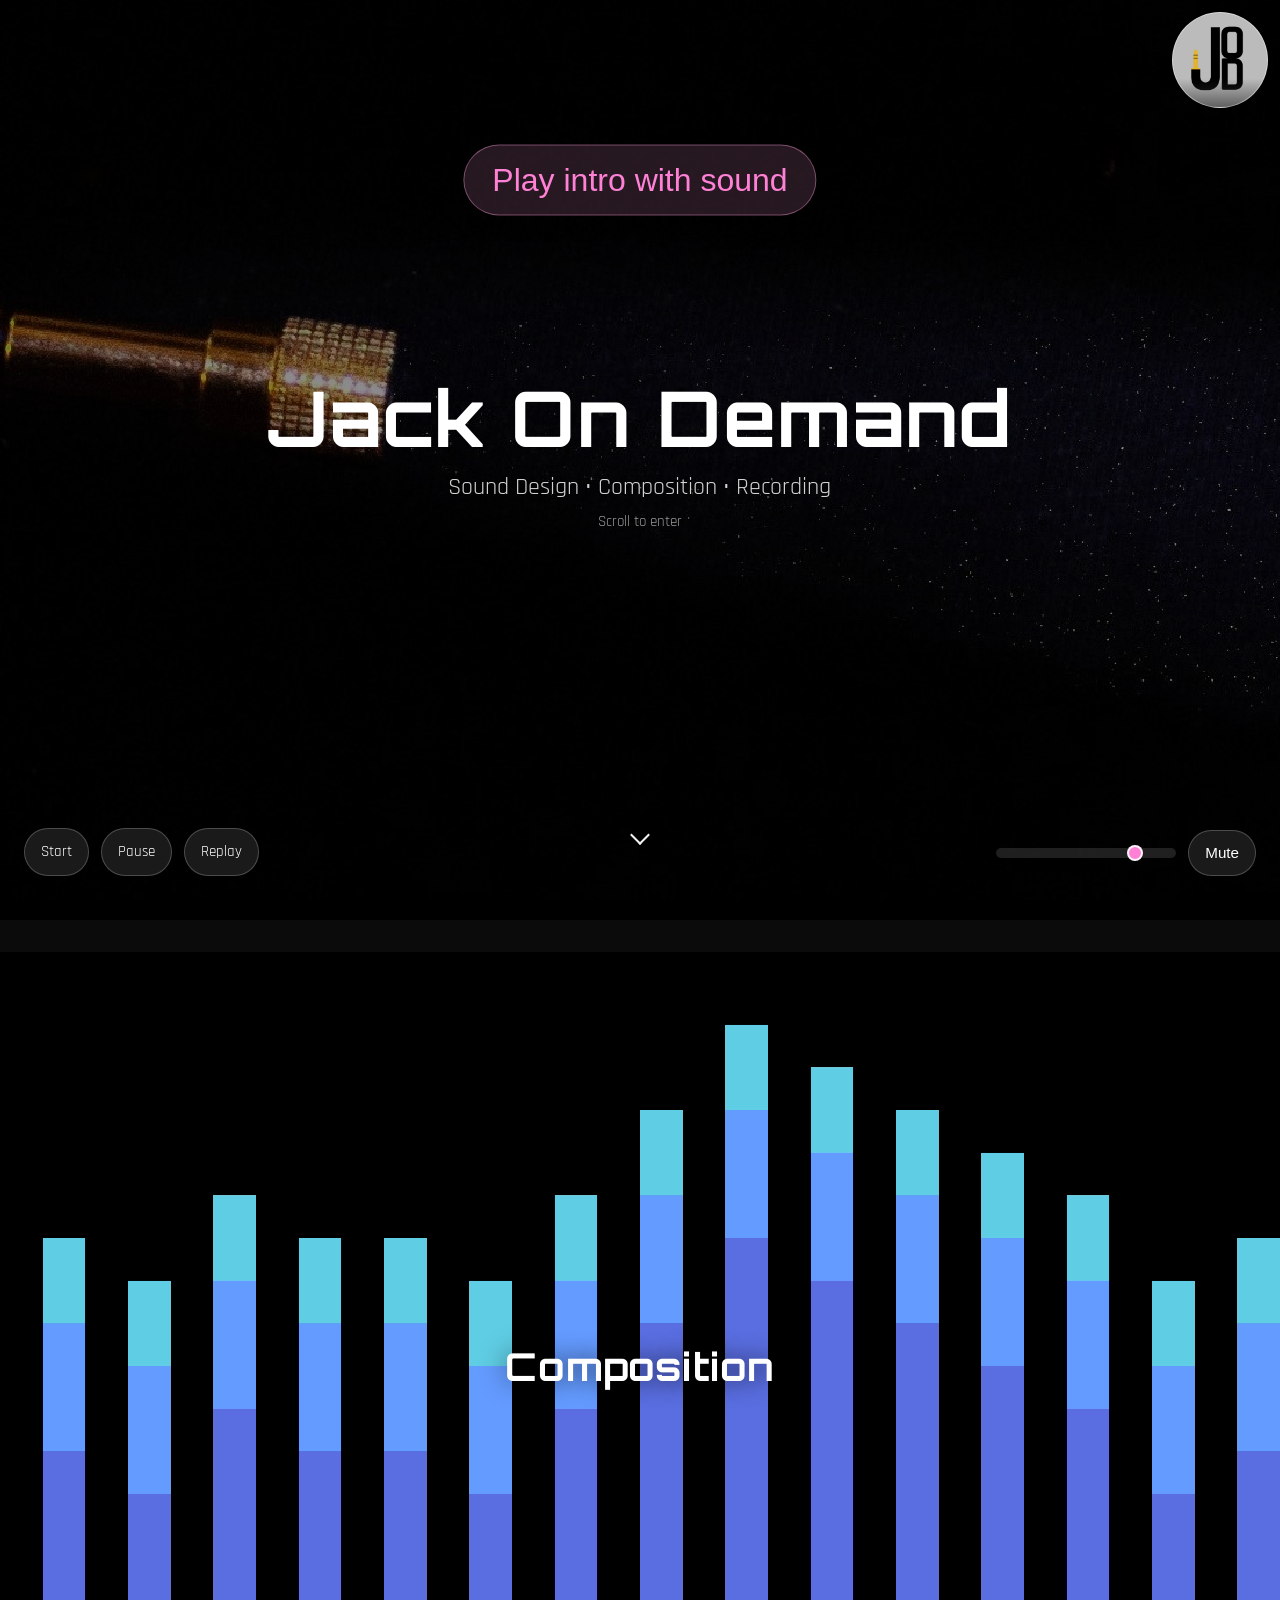
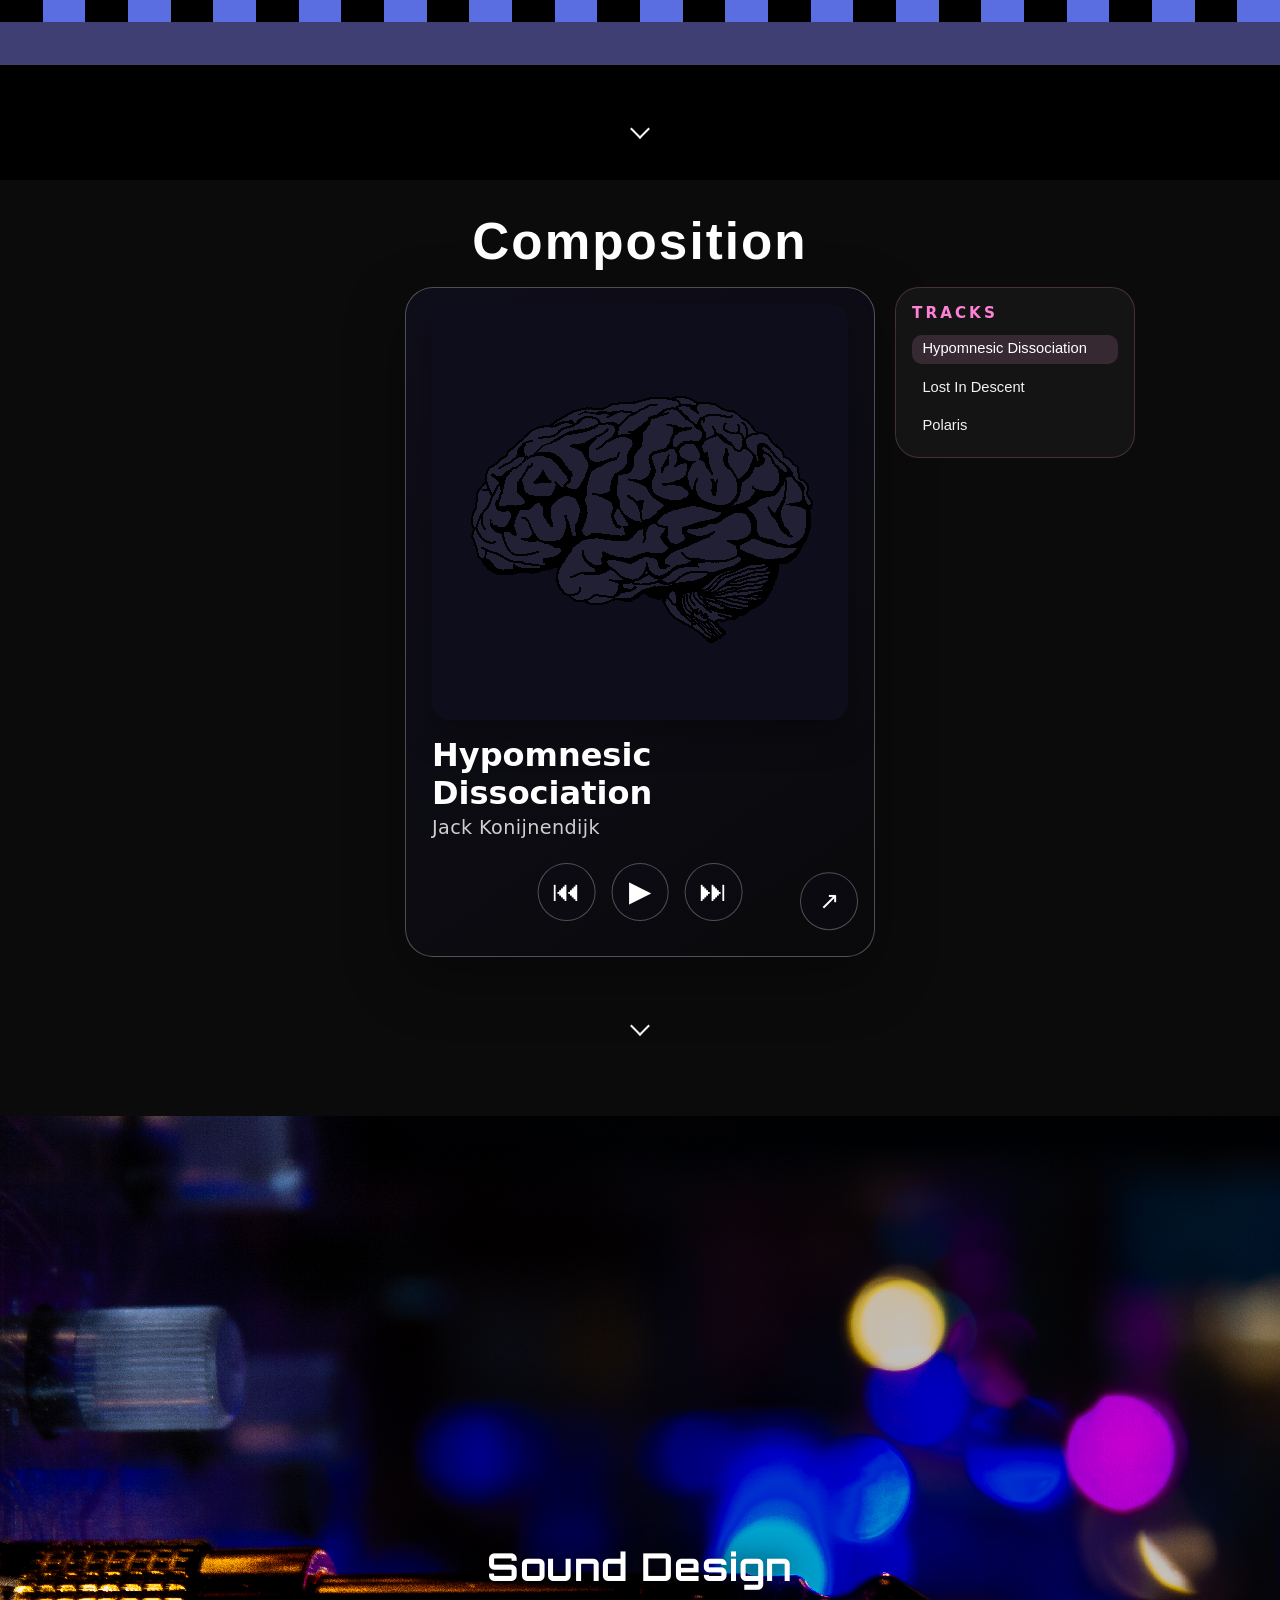
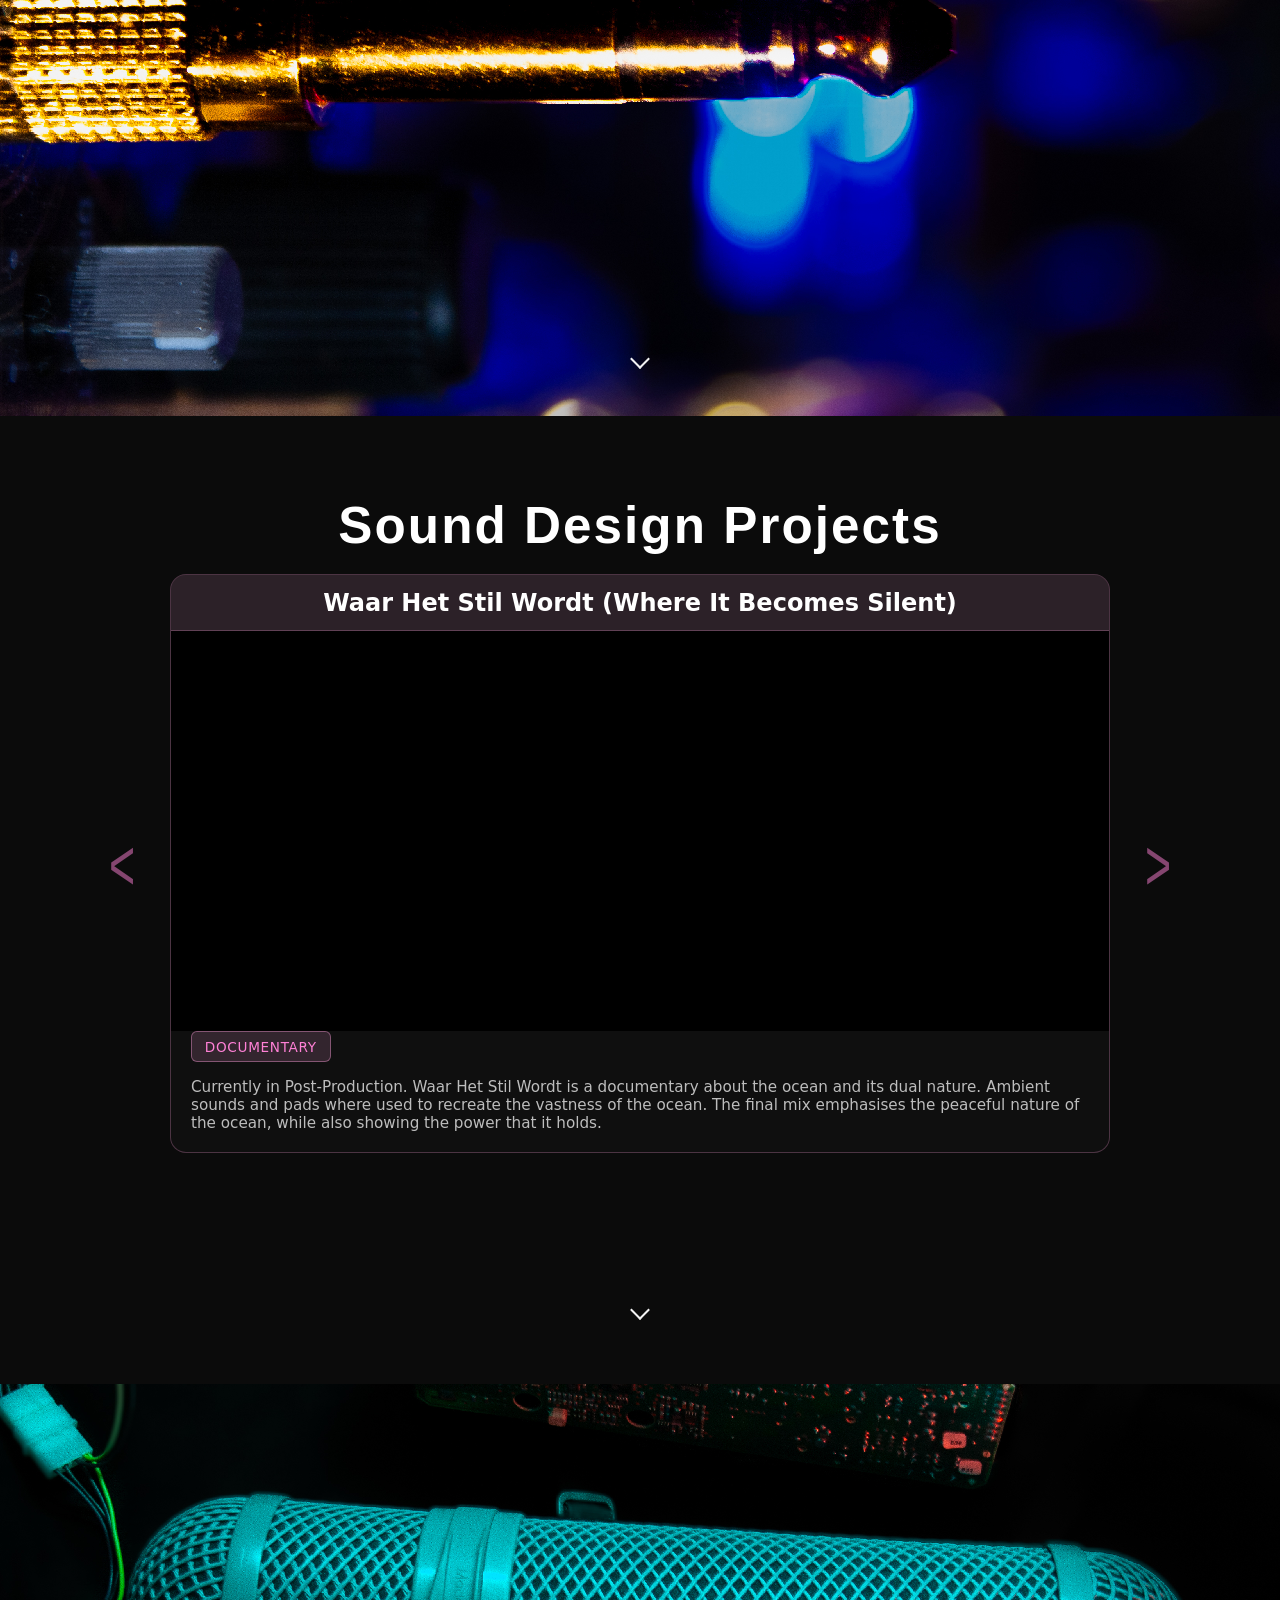
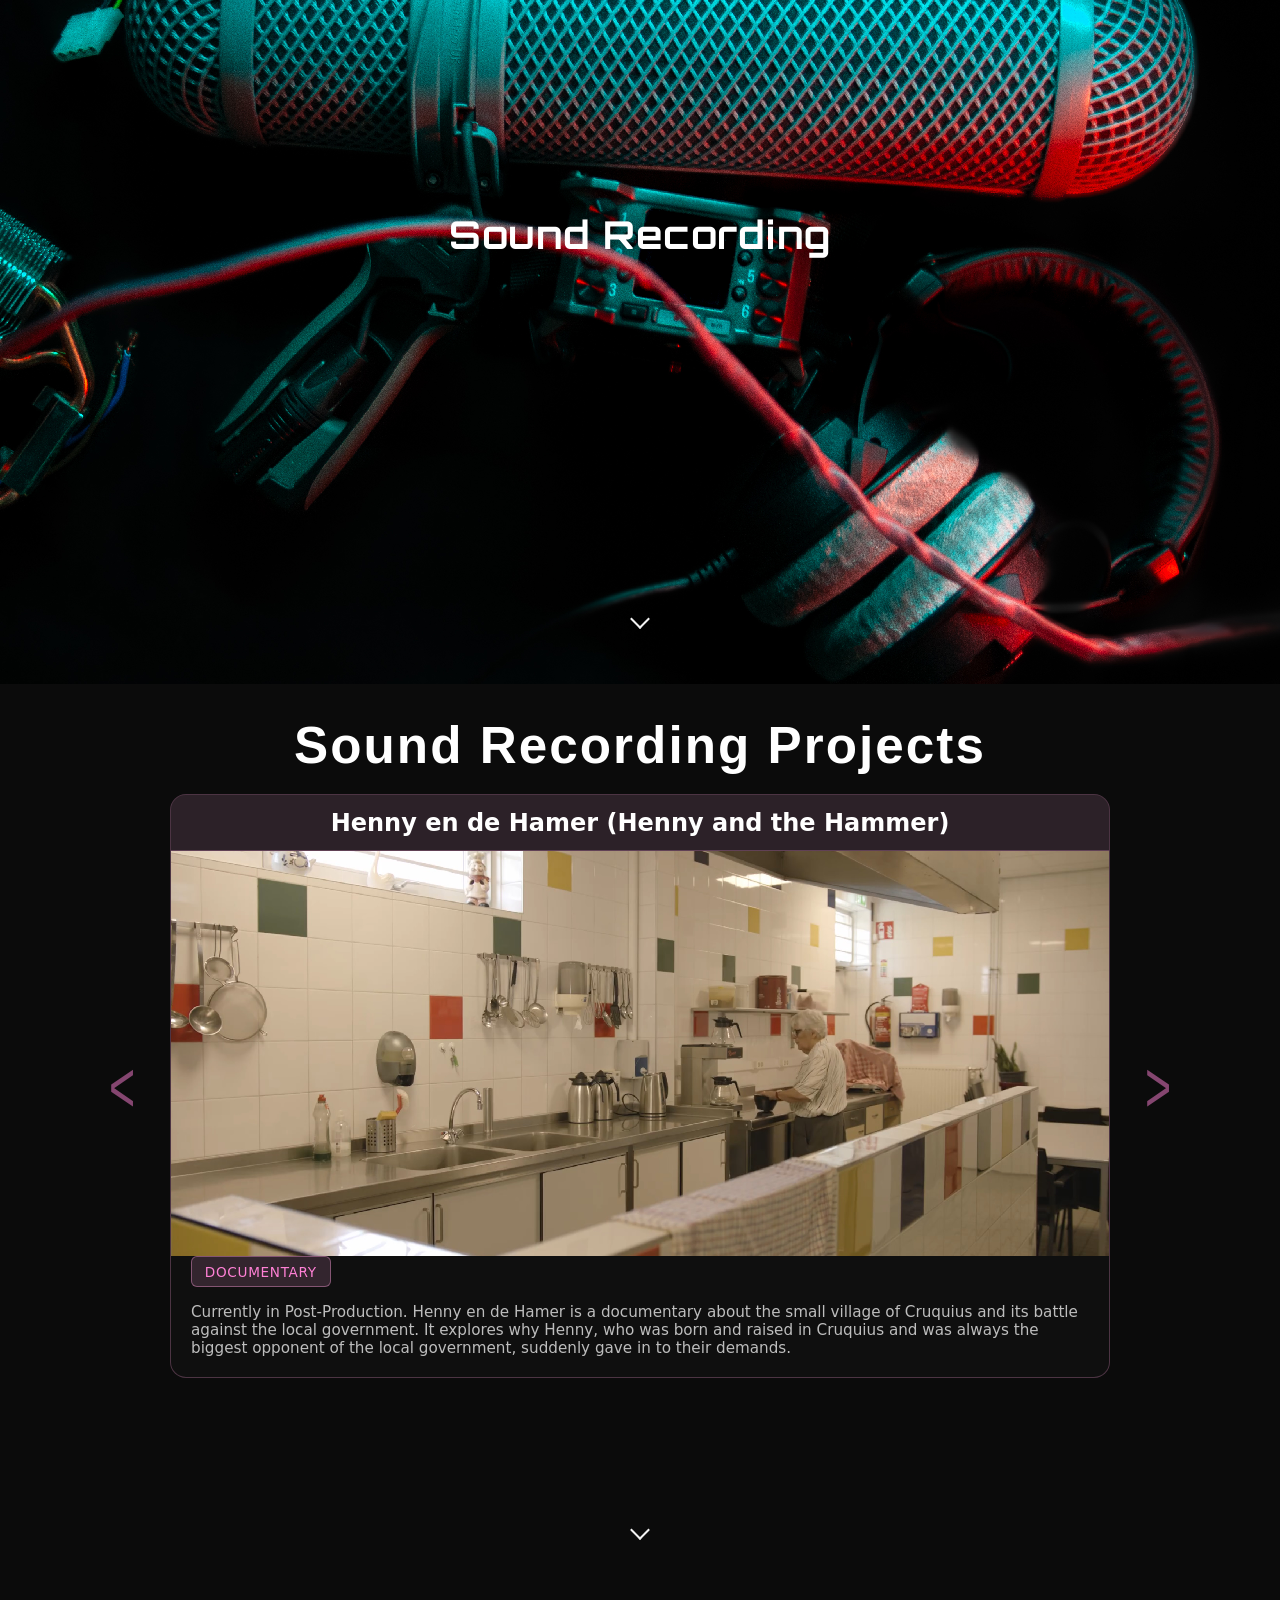
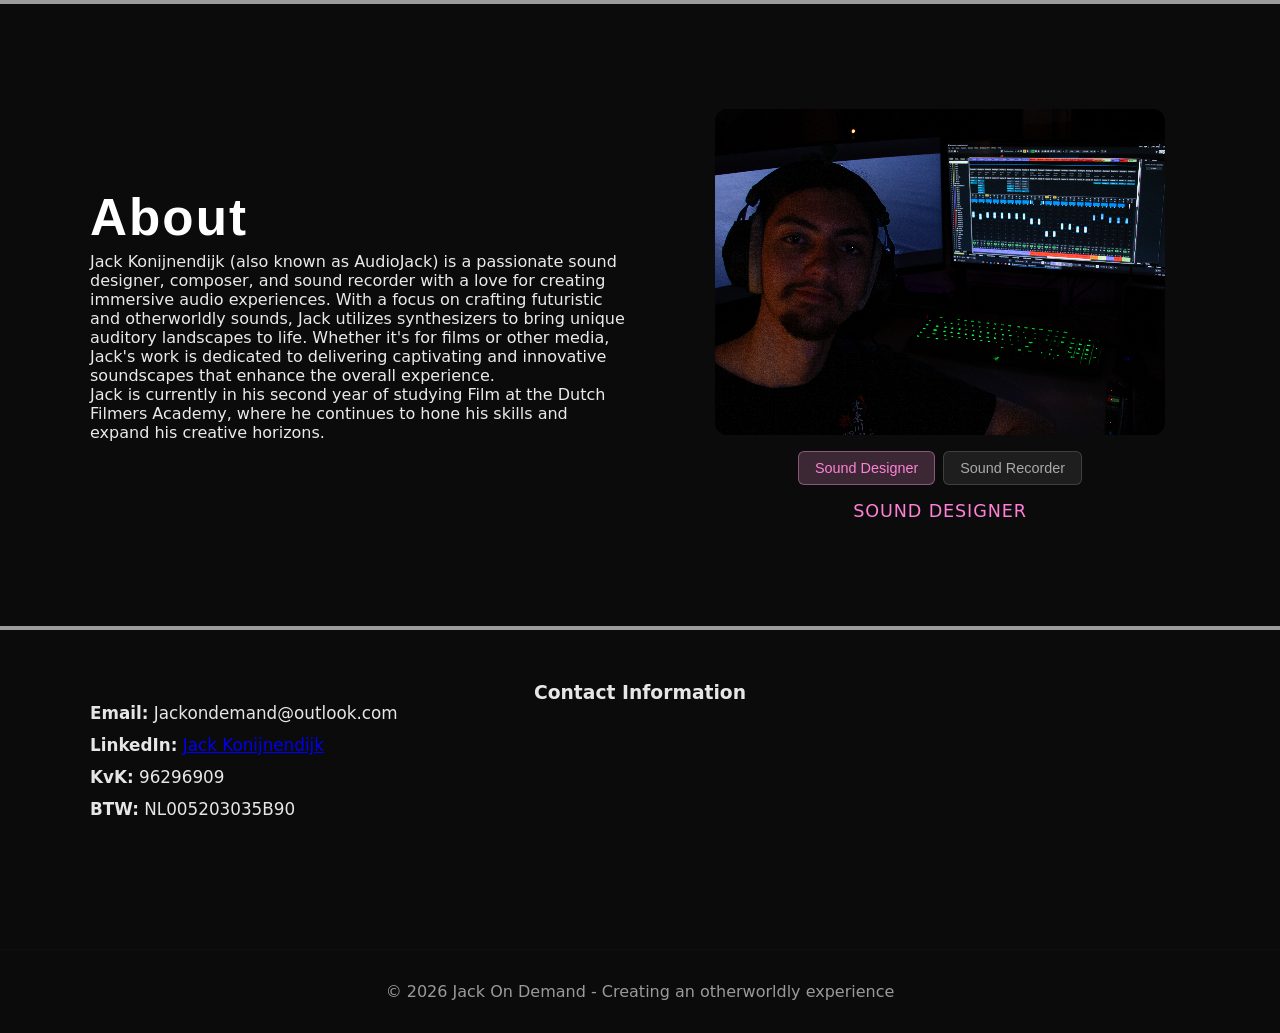
==== commit 57b404fc: "update website" ====
--- a/index.html
+++ b/index.html
@@ -63,7 +63,7 @@
     <section class="section section-composition" id="composition-projects">
       <div class="wrap">
         <div class="sound-design-image-wrap composition-image-wrap">
-          <img src="images/AudioJack SoundDesign.jpg" alt="Composition" class="sound-design-image">
+          <img src="images/Soundbars.jpeg" alt="Composition" class="sound-design-image">
           <div class="sound-design-overlay">
             <h2 class="intro-title">Composition</h2>
           </div>
--- a/style.css
+++ b/style.css
@@ -419,8 +419,8 @@
   right: 50%;
   margin-left: -50vw;
   margin-right: -50vw;
-  height:90vh;
-  min-height:90vh;
+  height:100vh;
+  min-height:100vh;
   overflow:hidden;
   border-radius:0;
   border: none;
@@ -566,7 +566,7 @@
 .project-video-title-wrap { width:100%; border-bottom:1px solid rgba(255,161,219,0.25); background: rgba(255, 163, 220, 0.12); }
 .project-video-container { position:relative; }
 .project-media { text-align:left; width:100%; margin:0 auto; transition: transform 260ms ease, opacity 260ms ease; }
-.project-poster { width:100%; aspect-ratio: 1538 / 864; object-fit:cover; display:block; background:#000; }
+.project-poster { width:100%; aspect-ratio: 1538 / 664; object-fit:cover; display:block; background:#000; }
 .recording-project-visual { position: relative; width: 100%; }
 
 .composition-section {
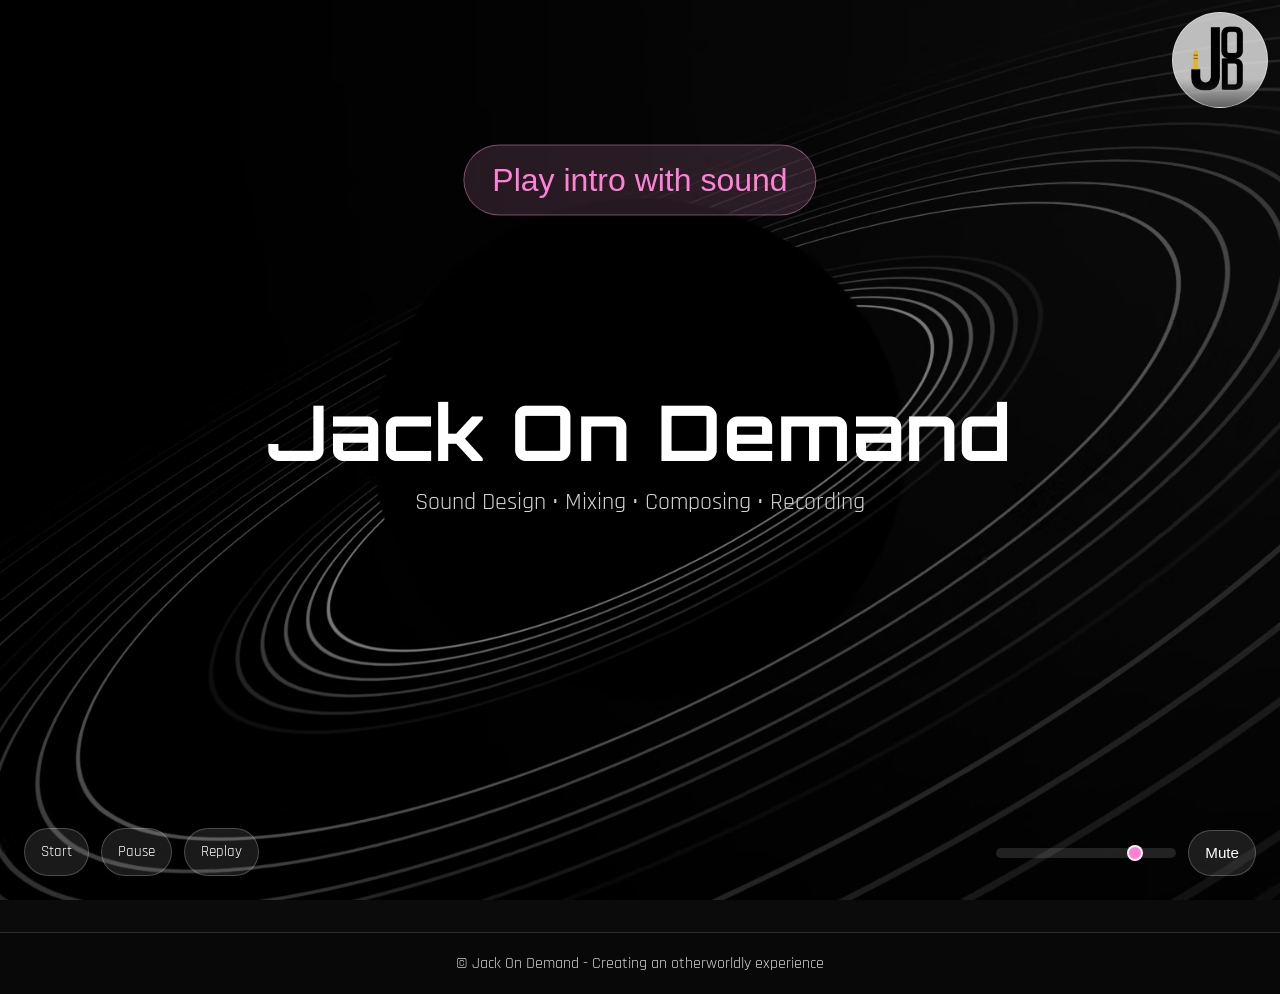
==== commit 6d438788: "update website" ====
--- a/index.html
+++ b/index.html
@@ -11,10 +11,10 @@
   <link rel="stylesheet" href="style.css" />
   <script src="https://challenges.cloudflare.com/turnstile/v0/api.js" async defer></script>
 </head>
-<body>
+<body class="home-page">
 
 <div id="intro" class="intro-screen" data-fadepoint="360" data-debounce="120" data-show-threshold="false">
-    <video id="intro-video" class="intro-video" autoplay muted playsinline preload="auto" poster="images/Front Page 2.jpg">
+    <video id="intro-video" class="intro-video" autoplay muted playsinline preload="auto" poster="images/Background.jpg" aria-label="Intro video" tabindex="-1">
       <source src="https://media.jackondemand.nl/Jod-Intro.mp4" type="video/mp4">
       Your browser does not support the intro video.
     </video>
@@ -29,8 +29,12 @@
 
     <div class="intro-center">
         <h1 class="intro-title">Jack On Demand</h1>
-        <p class="intro-secondary">Sound Design • Composition • Recording</p>
-        <p class="intro-sub">Scroll to enter</p>
+        <p class="intro-secondary">
+          <a href="portfolio.html#sound-design">Sound Design</a> •
+          <a href="portfolio.html#mixing">Mixing</a> •
+          <a href="portfolio.html#composing">Composing</a> •
+          <a href="portfolio.html#recording">Recording</a>
+        </p>
     </div>
     <div class="intro-action-controls" aria-label="Intro video controls">
       <button id="intro-start" class="intro-action-btn">Start</button>
@@ -38,7 +42,6 @@
       <button id="intro-replay" class="intro-action-btn">Replay</button>
     </div>
   
-  <button class="scroll-indicator" aria-label="Scroll to next section"><span class="arrow" aria-hidden="true"></span></button>
 </div>
   <!-- Top-right logo/menu toggle -->
   <button class="site-menu-toggle" aria-label="Open site menu" aria-expanded="false">
@@ -50,188 +53,17 @@
 
   <nav class="site-menu" aria-hidden="true">
     <ul>
-      <li><a href="javascript:window.scrollTo({top: 0, behavior: 'smooth'})">Home</a></li>
-      <li><a href="#composition-projects">Composition</a></li>
-      <li><a href="#sound-design-projects">Sound Design Projects</a></li>
-      <li><a href="#sound-recording-projects">Sound Recording Projects</a></li>
-      <li><a href="#contact-info">Contact</a></li>
+      <li><a href="index.html">Home</a></li>
+      <li><a href="portfolio.html#all">Work</a></li>
+      <li><a href="about.html">About</a></li>
+      <li><a href="contact.html">Contact</a></li>
     </ul>
   </nav>
-  <!-- Main page content (starts below the intro) -->
-  <main id="main" class="main-content">
 
-    <section class="section section-composition" id="composition-projects">
-      <div class="wrap">
-        <div class="sound-design-image-wrap composition-image-wrap">
-          <img src="images/Soundbars.jpeg" alt="Composition" class="sound-design-image">
-          <div class="sound-design-overlay">
-            <h2 class="intro-title">Composition</h2>
-          </div>
-          <button class="scroll-indicator" aria-label="Scroll to next section"><span class="arrow" aria-hidden="true"></span></button>
-        </div>
-      </div>
-    </section>
-
-    <section class="section project-section composition-section" id="composition">
-      <div class="wrap">
-        <h3 class="second-intro-title">Composition</h3>
-
-        <div class="composition-player-wrap">
-          <div class="composition-player-card">
-            <img class="composition-cover" src="images/Lost In Descent NEW NEW.jpg" alt="Composition track cover" />
-            <div class="composition-meta">
-              <h4 class="composition-title">Lost In Descent</h4>
-              <p class="composition-artist">Jack Konijnendijk</p>
-            </div>
-            <div class="composition-controls">
-              <div class="composition-nav-group">
-                <button class="composition-nav composition-prev" aria-label="Previous track">⏮</button>
-                <button class="composition-play-btn" type="button">▶</button>
-                <button class="composition-nav composition-next" aria-label="Next track">⏭</button>
-              </div>
-              <a class="composition-link-btn" href="https://distrokid.com/hyperfollow/jackkonijnendijk/lost-in-descent-2" target="_blank" rel="noopener noreferrer" aria-label="Open current track">↗</a>
-            </div>
-            <audio class="composition-audio" preload="none"></audio>
-          </div>
-
-          <div class="composition-track-list" aria-label="Composition track list">
-            <h4 class="composition-track-list-title">Tracks</h4>
-          </div>
-        </div>
-      </div>
-      <button class="scroll-indicator" aria-label="Scroll to next section"><span class="arrow" aria-hidden="true"></span></button>
-    </section>
-
-    <section class="section section-sound-design" id="sound-design-projects">
-      <div class="wrap">
-        <div class="sound-design-image-wrap">
-          <img src="images/Sound Design Updated 2.jpg" alt="Sound Design" class="sound-design-image">
-          <div class="sound-design-overlay">
-            <h2 class="intro-title">Sound Design</h2>
-          </div>
-          <button class="scroll-indicator" aria-label="Scroll to next section"><span class="arrow" aria-hidden="true"></span></button>
-        </div>
-      </div>
-    </section>
-
-
-
-    <section class="section project-section sound-design-projects-list">
-      <div class="wrap">
-        <h3 class="second-intro-title">Sound Design Projects</h3>
-
-        <div class="project-video-wrap">
-          <button class="project-nav project-prev" aria-label="Previous video" data-prev-src="" data-prev-title="" data-prev-alt="" data-prev-desc="">&lt;</button>
-          <div class="project-video-frame">
-            <div class="project-video-title-wrap">
-              <h4 class="project-video-title">Alice</h4>
-            </div>
-            <div class="project-video-container" data-current="0">
-              <div class="project-media">
-                <iframe id="project-video" class="project-video" width="100%" height="400" src="" title="Project Video" frameborder="0" allow="accelerometer; autoplay; clipboard-write; encrypted-media; gyroscope; picture-in-picture; web-share" referrerpolicy="strict-origin-when-cross-origin" allowfullscreen></iframe>
-
-                <div class="project-caption">
-                  <div class="project-category">Alice</div>
-                  <div class="project-desc">Short Film — a brief description goes here.</div>
-                </div>
-              </div>
-            </div>
-          </div>
-          <button class="project-nav project-next" aria-label="Next video" data-next-src="" data-next-title="" data-next-alt="" data-next-desc="">&gt;</button>
-        </div>
-      </div>
-      <button class="scroll-indicator" aria-label="Scroll to next section"><span class="arrow" aria-hidden="true"></span></button>
-    </section>
-
-    <section class="section section-sound-recording" id="sound-recording-projects">
-      <div class="wrap">
-        <div class="sound-design-image-wrap">
-          <img src="images/Sound Recording.jpg" alt="Sound Recording" class="sound-design-image">
-          <div class="sound-design-overlay">
-            <h2 class="intro-title">Sound Recording</h2>
-          </div>
-          <button class="scroll-indicator" aria-label="Scroll to next section"><span class="arrow" aria-hidden="true"></span></button>
-        </div>
-      </div>
-    </section>
-
-   <section class="section project-section" id="sound-recording-projects">
-      <div class="wrap">
-        <h3 class="second-intro-title">Sound Recording Projects</h3>
-
-        <div class="project-video-wrap">
-          <button class="project-nav project-prev" aria-label="Previous video" data-prev-src="" data-prev-title="" data-prev-alt="" data-prev-desc="">&lt;</button>
-          <div class="project-video-frame">
-            <div class="project-video-title-wrap">
-              <h4 class="project-video-title">Project Name</h4>
-            </div>
-             <div class="project-video-container" data-current="0">
-               <div class="project-media">
-                   <img class="project-poster" src="" alt="Project Poster" />
-                   <iframe id="recording-project-video" class="project-video" width="100%" height="400" src="" title="Recording Project Video" frameborder="0" allow="accelerometer; autoplay; clipboard-write; encrypted-media; gyroscope; picture-in-picture; web-share" referrerpolicy="strict-origin-when-cross-origin" allowfullscreen></iframe>
-
-                 <div class="project-caption">
-                  <div class="project-category">Recording Category</div>
-                  <div class="project-desc">Another project description goes here.</div>
-                </div>
-              </div>
-            </div>
-          </div>
-           <button class="project-nav project-next" aria-label="Next video" data-next-src="" data-next-title="" data-next-alt="" data-next-desc="">&gt;</button>
-        </div>
-      </div>
-      <button class="scroll-indicator" data-target="about-me" aria-label="Scroll to about section"><span class="arrow" aria-hidden="true"></span></button>
-    </section>
-    
-    <section class="about-me">
-      <div class="wrap">
-        <div class="about-me-content">
-          <h3 class="second-intro-title">About</h3>
-          <p>Jack Konijnendijk (also known as AudioJack) is a passionate sound designer, composer,
-            and sound recorder with a love for creating immersive audio experiences.
-            With a focus on crafting futuristic and otherworldly sounds,
-            Jack utilizes synthesizers to bring unique auditory landscapes to life.
-            Whether it's for films or other media, Jack's work is dedicated to delivering captivating and innovative soundscapes
-            that enhance the overall experience. 
-          </p>
-          <p>Jack is currently in his second year of studying Film at the Dutch Filmers Academy, where he continues to hone his skills and expand his creative horizons.
-          </p>
-        </div>
-        <div class="about-me-image-container">
-          <div class="about-me-image">
-            <img src="images/AudioJack SoundDesign.jpg" alt="Jack On Demand - Sound Designer" class="active">
-            <img src="images/About Picture.jpg" alt="Jack On Demand - Sound Recorder">
-          </div>
-          <div class="about-me-role-toggle">
-            <button class="about-me-role-btn active" data-role="designer">Sound Designer</button>
-            <button class="about-me-role-btn" data-role="recorder">Sound Recorder</button>
-          </div>
-          <p class="about-me-role-text">Sound Designer</p>
-        </div>
-      </div>
-    </section>
-
-    <section class="section " id="contact-info">
-      <div class="wrap">
-        <h3>Contact Information</h3>
-        <ul>
-          <li><strong>Email:</strong> Jackondemand@outlook.com</li>
-          <li>
-          <strong>LinkedIn:</strong>
-          <a href="https://www.linkedin.com/in/jack-konijnendijk-73265a32b/" target="_blank">
-            Jack Konijnendijk
-          </a>
-        </li>
-          <li><strong>KvK:</strong> 96296909</li>
-          <li><strong>BTW:</strong> NL005203035B90</li>
-        </ul>
-      </div>
-    </section>
-    
     <footer class="footer">
       <p>© <span id="year"></span> Jack On Demand - Creating an otherworldly experience</p>
     </footer>
-  </main>
+    
 
   <script src="script.js" defer></script>
   
@@ -249,12 +81,3 @@
 
 
 
-
-
-
-
-
-
-
-
-
--- a/style.css
+++ b/style.css
@@ -2,61 +2,58 @@
 * { box-sizing: border-box; margin: 0; padding: 0; }
 html,body { height: 100%; font-family: Inter, system-ui, -apple-system, "Segoe UI", Roboto, "Helvetica Neue", Arial; color: #eaeaea; background: #0b0b0b; }
 
-/* Scroll snap enabled by default; JS will disable after About section */
-html { scroll-snap-type: none; scroll-behavior: smooth; }
-
-/* Intro (black fullscreen) */
+body.content-page {
+  position: relative;
+  isolation: isolate;
+  display: flex;
+  flex-direction: column;
+  min-height: 100vh;
+  background-color: #0b0b0b;
+  background-image: none;
+}
+
+.home-page {
+  display: flex;
+  flex-direction: column;
+  height: auto;
+  min-height: 100vh;
+}
+
+body.content-page::before {
+  content: "";
+  position: fixed;
+  inset: 0;
+  z-index: -1;
+  pointer-events: none;
+  /* Set --page-background on body to url('images/filename.jpg') for a page backdrop. */
+  background-image: linear-gradient(rgba(0, 0, 0, 0.45), rgba(0, 0, 0, 0.72)), var(--page-background, none);
+  background-position: center;
+  background-size: cover;
+  background-repeat: no-repeat;
+}
+
 .intro-screen {
   position: fixed;
   inset: 0;
   z-index: 0;
   width: 100%;
   height: 100vh;
-  background-color: transparent;
-  background-size: 80%;
-  background-position: center;
-  image-rendering: pixelated;
   display: flex;
   align-items: center;
   justify-content: center;
   pointer-events: none;
-  flex-shrink: 0;
-}
-
-.project-screen{
-  position: fixed;
-  inset: 0;
-  width: 100%;
-  height: 100vh;
-  background-color: #000;
-  background-size: 80%;
-  background-position: center;
-  image-rendering: pixelated;
-  z-index: 1000;
-  display: flex;
-  align-items: center;
-  justify-content: center;
-  pointer-events: none;
-}
-
-/* Ensure main content and sections are always interactive */
-.main-content,
-.section {
-  pointer-events: auto;
 }
 
 .intro-screen .intro-video,
 .intro-screen .video-controls,
 .intro-screen .video-fallback,
 .intro-screen .intro-center,
-.intro-screen .scroll-indicator,
 .intro-screen .intro-action-controls {
   pointer-events: auto;
 }
 
-/* Hide intro center, buttons, and scroll indicator after threshold */
+/* Hide intro text and controls after scrolling down */
 .intro-screen.content-hidden .intro-center,
-.intro-screen.content-hidden > .scroll-indicator,
 .intro-screen.content-hidden .video-play-btn-start,
 .intro-screen.content-hidden .intro-action-controls,
 .intro-screen.content-hidden .video-controls {
@@ -68,8 +65,7 @@
 /* place overlays above the intro video */
 .intro-center,
 .video-controls,
-.intro-action-controls,
-.intro-screen .scroll-indicator {
+.intro-action-controls {
   z-index: 2;
 }
 
@@ -99,17 +95,6 @@
 .video-fallback.active {
   opacity: 1;
   pointer-events: auto;
-}
-
-.video-play-btn {
-  padding: 1rem 1.75rem;
-  border: 1px solid rgba(255, 255, 255, 0.22);
-  border-radius: 999px;
-  background: rgba(255, 255, 255, 0.1);
-  color: #fff;
-  font-size: 1rem;
-  cursor: pointer;
-  transition: background 200ms ease, transform 200ms ease;
 }
 
 .video-play-btn-start {
@@ -132,11 +117,6 @@
   display: none;
 }
 
-.video-play-btn:hover {
-  background: rgba(255, 255, 255, 0.18);
-  transform: translateY(-1px);
-}
-
 .video-controls {
   position: absolute;
   right: 24px;
@@ -218,120 +198,12 @@
 }
 
 .video-mute-btn:focus,
-.video-play-btn:focus,
 .video-volume:focus {
   outline: 2px solid rgba(255, 129, 214, 0.7);
   outline-offset: 2px;
 }
 
-.Other-bg {
-  position: absolute;
-  top: 0;
-  left: 0;
-  width: 100%;
-  height: 100%;
-  object-fit: cover;
-  image-rendering: auto;
-  z-index: -1;
-  opacity: 0.9;
-}
-
-.about-me {
-  background: transparent; 
-  background-size: cover; 
-  background-attachment: fixed; 
-  background-position: center; 
-  position: relative;
-  border-top: 4px solid rgb(156, 156, 156);
-  border-bottom: 4px solid rgb(156, 156, 156);
-  width: 100vw;
-  min-height: 70vh;
-  display: flex;
-  align-items: center;
-  justify-content: center;
-}
-
-.about-me .wrap {
-  display: flex;
-  width: 100%;
-  gap: 4rem;
-  align-items: center;
-  justify-content: center;
-}
-
-.about-me-content {
-  flex: 1;
-  max-width: 600px;
-}
-
-.about-me-image-container {
-  flex: 1;
-  max-width: 500px;
-  display: flex;
-  flex-direction: column;
-  align-items: center;
-  gap: 1rem;
-}
-
-.about-me-image {
-  width: 100%;
-  max-width: 450px;
-  border-radius: 12px;
-  overflow: hidden;
-  background: rgba(255,255,255,0.05);
-}
-
-.about-me-image img {
-  width: 100%;
-  height: 100%;
-  object-fit: cover;
-  display: none;
-}
-
-.about-me-image img.active {
-  display: block;
-}
-
-.about-me-role-toggle {
-  display: flex;
-  gap: 0.5rem;
-}
-
-.about-me-role-btn {
-  padding: 0.5rem 1rem;
-  background: rgba(255,255,255,0.08);
-  color: #aaa;
-  border: 1px solid rgba(255,255,255,0.15);
-  border-radius: 6px;
-  cursor: pointer;
-  font-size: 0.9rem;
-  transition: all 300ms ease;
-}
-
-.about-me-role-btn:hover {
-  background: rgba(255,255,255,0.12);
-}
-
-.about-me-role-btn.active {
-  background: rgba(255, 161, 219, 0.2);
-  color: #ff81d6;
-  border-color: rgba(255, 161, 219, 0.4);
-}
-
-.about-me-role-text {
-  color: #ff81d6;
-  font-size: 1.1rem;
-  font-weight: 500;
-  text-transform: uppercase;
-  letter-spacing: 0.05em;
-}
-
-.section.about-me::before { content: ''; position: absolute; inset: 0; background: rgba(26, 26, 31, 0.8); pointer-events: none; }
-.section.about-me > * { position: relative; z-index: 1; }
-.section:not(.about-me) { background: transparent; }
 .wrap { max-width: 1100px; margin: 0 auto; }
-.section:not(.about-me) .wrap > h3 { text-align: center; 
-}
 
 .intro-center {
   text-align: center;
@@ -347,41 +219,11 @@
 }
 
 .second-intro-title {
-  font-size: clamp(2.3rem, 4vw, 6.2rem);
+  font-size: clamp(0.7rem, 1vw, 1.2rem);
   font-family: "Rajdhani-light", sans-serif;
   letter-spacing: 0.04em;
   margin-bottom: 0.3rem;
   color: #fff;
-}
-
-.rajdhani-light {
-  font-family: "Rajdhani", sans-serif;
-  font-weight: 300;
-  font-style: normal;
-}
-
-.rajdhani-regular {
-  font-family: "Rajdhani", sans-serif;
-  font-weight: 400;
-  font-style: normal;
-}
-
-.rajdhani-medium {
-  font-family: "Rajdhani", sans-serif;
-  font-weight: 500;
-  font-style: normal;
-}
-
-.rajdhani-semibold {
-  font-family: "Rajdhani", sans-serif;
-  font-weight: 600;
-  font-style: normal;
-}
-
-.rajdhani-bold {
-  font-family: "Rajdhani", sans-serif;
-  font-weight: 700;
-  font-style: normal;
 }
 
 .intro-secondary {
@@ -390,207 +232,304 @@
   margin-top: 0.4rem;
   font-size: 1.5rem;
 }
-
-.intro-sub {
-  font-family: "Rajdhani", sans-serif;
-  color: #999;
-  margin-top: 0.6rem;
-  font-size: 0.95rem;
-}
-
-.section-sound-design {
-  padding: 0;
-  background: #000;
-}
-/* remove any accidental gap between intro and first section */
-.intro-screen { margin-bottom: 0; }
-.section-sound-design { margin-top: 0; padding-top: 0; }
-.section-sound-design .wrap {
+.intro-secondary a {
+  color: inherit;
+  text-decoration: none;
+}
+.intro-secondary a:hover,
+.intro-secondary a:focus-visible {
+  color: #fff;
+  text-decoration: underline;
+  text-underline-offset: 0.2em;
+}
+
+/* ensure wrap areas can anchor absolute indicators */
+.section .wrap { position: relative; }
+
+/* Main content starts after the intro */
+.main-content {
+  position: relative;
+  z-index: 1;
+}
+.home-page .main-content {
+  margin-top: 100vh;
+}
+.home-page .footer {
+  margin-top: calc(100vh + 2rem);
+}
+.section { padding: calc(3rem + 4px) 1.25rem calc(7rem + 6px); color: #e6e6e6; position: relative; }
+.section .wrap > h1,
+.section .wrap > h3 { text-align: center; }
+.section.project-section { min-height: calc(100vh); }
+
+.content-page-main {
+  flex: 1 0 auto;
+  width: min(1200px, 100%);
+  margin: 0 auto;
+  padding: clamp(7rem, 13vh, 10rem) 1.25rem 3rem;
+}
+.footer {
+  position: relative;
+  z-index: 1;
+  width: 100%;
+  flex: 0 0 auto;
+  margin-top: auto;
+  padding: 1.25rem;
+  border-top: 1px solid rgba(255, 255, 255, 0.14);
+  background: rgba(8, 8, 10, 0.78);
+  color: #d1d1d1;
+  font-family: "Rajdhani", sans-serif;
+  font-size: 1rem;
+  text-align: center;
+}
+.content-page-title {
+  color: #fff;
+  font-family: "Rajdhani", sans-serif;
+  font-size: clamp(1.4rem, 2.2vw, 2.4rem);
+  font-weight: 500;
+  letter-spacing: 0.06em;
+  text-align: center;
+  margin-bottom: clamp(3rem, 8vh, 6rem);
+}
+.about-content {
+  display: grid;
+  grid-template-columns: minmax(0, 1.1fr) minmax(280px, 0.9fr);
+  align-items: center;
+  gap: clamp(2rem, 5vw, 4rem);
+}
+.about-copy {
+  color: #e3e3e3;
+  font-family: "Rajdhani", sans-serif;
+  font-size: 1.2rem;
+  line-height: 1.65;
+}
+.about-copy p + p { margin-top: 1.25rem; }
+.about-photos {
+  display: grid;
+  grid-template-columns: repeat(2, minmax(0, 1fr));
+  gap: 0.9rem;
+}
+.about-photos img {
+  display: block;
+  width: 100%;
+  aspect-ratio: 1 / 1;
+  object-fit: cover;
+  border: 1px solid rgba(255, 255, 255, 0.18);
+  border-radius: 14px;
+  box-shadow: 0 16px 38px rgba(0, 0, 0, 0.35);
+}
+.contact-details {
+  width: min(100%, 620px);
+  margin: 0 auto;
+  padding: clamp(1.5rem, 4vw, 2.5rem);
+  border: 1px solid rgba(255, 255, 255, 0.15);
+  border-radius: 16px;
+  background: rgba(15, 15, 18, 0.68);
+  color: #e3e3e3;
+  font-family: "Rajdhani", sans-serif;
+  font-size: 1.2rem;
+  line-height: 1.8;
+}
+.contact-details a {
+  color: #ffb0e5;
+  text-underline-offset: 0.2em;
+}
+.contact-details a:hover,
+.contact-details a:focus-visible { color: #fff; }
+.project-card-grid {
+  display: grid;
+  grid-template-columns: repeat(3, minmax(0, 1fr));
+  gap: 1.25rem;
+}
+.project-card {
+  position: relative;
+  display: flex;
+  align-items: flex-end;
+  aspect-ratio: 16 / 9;
+  min-height: 0;
+  overflow: hidden;
+  border: 1px solid rgba(255, 255, 255, 0.16);
+  border-radius: 16px;
+  background-color: #1a171b;
+  /* Set --card-image on each card to url('images/filename.jpg') to add its image. */
+  background-image: linear-gradient(180deg, transparent 30%, rgba(0, 0, 0, 0.8)), var(--card-image, none);
+  background-position: center;
+  background-size: cover;
+  box-shadow: 0 16px 38px rgba(0, 0, 0, 0.3);
+  cursor: pointer;
+  transition: transform 180ms ease, border-color 180ms ease;
+}
+.project-card:hover {
+  transform: translateY(-3px);
+  border-color: rgba(255, 161, 219, 0.55);
+}
+.project-card:focus-visible {
+  outline: 2px solid #ff81d6;
+  outline-offset: 4px;
+}
+.project-card-title {
+  position: relative;
+  z-index: 1;
+  padding: 1.25rem;
+  color: #fff;
+  font-family: "Rajdhani", sans-serif;
+  font-size: 1.4rem;
+  font-weight: 600;
+}
+.project-dialog {
   width: 100%;
   max-width: none;
+  height: 100%;
+  max-height: none;
+  padding: clamp(1rem, 4vw, 3rem);
+  border: 0;
+  background: transparent;
+  color: #eaeaea;
+}
+.project-dialog[open] {
+  display: grid;
+  place-items: center;
+}
+.project-dialog::backdrop {
+  background: rgba(0, 0, 0, 0.82);
+  backdrop-filter: blur(8px);
+}
+.project-dialog-box {
+  width: min(100%, 1100px);
+  max-height: 100%;
+  overflow: auto;
+  padding: clamp(1.25rem, 3vw, 2.5rem);
+  border: 1px solid rgba(255, 161, 219, 0.35);
+  border-radius: 20px;
+  background: linear-gradient(145deg, rgba(28, 19, 31, 0.98), rgba(8, 8, 10, 0.98));
+  box-shadow: 0 24px 80px rgba(0, 0, 0, 0.55);
+}
+.project-dialog-header {
+  display: flex;
+  align-items: center;
+  justify-content: space-between;
+  gap: 1rem;
+  margin-bottom: 1.5rem;
+}
+.project-dialog-title {
+  color: #fff;
+  font-family: "Rajdhani", sans-serif;
+  font-size: clamp(1.7rem, 4vw, 2.5rem);
+  font-weight: 600;
+}
+.project-dialog-tags {
+  display: flex;
+  flex-wrap: wrap;
+  gap: 0.5rem;
+  margin: -0.5rem 0 1.5rem;
+}
+.project-dialog-tag {
+  padding: 0.3rem 0.75rem;
+  border: 1px solid rgba(255, 161, 219, 0.4);
+  border-radius: 999px;
+  background: rgba(255, 161, 219, 0.12);
+  color: #ffd2ef;
+  font-family: "Rajdhani", sans-serif;
+  font-size: 0.95rem;
+}
+.project-dialog-close {
+  flex: 0 0 auto;
+  width: 2.75rem;
+  height: 2.75rem;
+  border: 1px solid rgba(255, 255, 255, 0.25);
+  border-radius: 50%;
+  background: rgba(255, 255, 255, 0.08);
+  color: #fff;
+  font: inherit;
+  font-size: 1.8rem;
+  line-height: 1;
+  cursor: pointer;
+}
+.project-dialog-close:hover,
+.project-dialog-close:focus-visible {
+  border-color: #ff81d6;
+  background: rgba(255, 161, 219, 0.2);
+}
+.project-dialog-content {
+  display: grid;
+  grid-template-columns: minmax(0, 0.85fr) minmax(0, 1.4fr);
+  align-items: start;
+  gap: clamp(1.25rem, 4vw, 3rem);
+}
+.project-dialog-description {
+  color: #e3e3e3;
+  font-family: "Rajdhani", sans-serif;
+  font-size: 1.2rem;
+  line-height: 1.65;
+}
+.project-dialog-video {
+  display: grid;
+  min-width: 0;
+  aspect-ratio: 16 / 9;
+  place-items: center;
+  overflow: hidden;
+  border: 1px solid rgba(255, 255, 255, 0.16);
+  border-radius: 12px;
+  background: #050506;
+}
+.project-dialog-video iframe {
+  width: 100%;
+  height: 100%;
+  border: 0;
+}
+.project-dialog-video iframe[hidden],
+.project-dialog-video-placeholder[hidden] {
+  display: none;
+}
+.project-dialog-video-placeholder {
+  color: #aaa;
+  font-family: "Rajdhani", sans-serif;
+  font-size: 1.1rem;
+}
+.project-dialog-footer {
+  display: flex;
+  justify-content: flex-end;
+  margin-top: 1.5rem;
+}
+.composing-tabs {
+  display: flex;
+  justify-content: center;
+  flex-wrap: wrap;
+  gap: 0.75rem;
+  margin: calc(clamp(3rem, 8vh, 6rem) * -0.5) 0 3rem;
+}
+.composing-tab {
+  padding: 0.75rem 1.5rem;
+  border: 1px solid rgba(255, 161, 219, 0.4);
+  border-radius: 999px;
+  background: rgba(15, 15, 18, 0.76);
+  color: #eee;
+  font: inherit;
+  cursor: pointer;
+  transition: background 180ms ease, color 180ms ease, border-color 180ms ease;
+}
+.composing-tab:hover,
+.composing-tab[aria-selected="true"] {
+  background: rgba(255, 161, 219, 0.2);
+  border-color: rgba(255, 161, 219, 0.75);
+  color: #fff;
+}
+.composing-tab:focus-visible {
+  outline: 2px solid #ff81d6;
+  outline-offset: 3px;
+}
+.composing-tab-panel[hidden] { display: none; }
+.content-page-section {
   padding: 0;
-  position: relative;
-  margin-top: -2rem; 
-}
-.sound-design-image-wrap {
-  position: relative;
-  width: 100vw;
-  left: 50%;
-  right: 50%;
-  margin-left: -50vw;
-  margin-right: -50vw;
-  height:100vh;
-  min-height:100vh;
-  overflow:hidden;
-  border-radius:0;
-  border: none;
-  background: #000;
-}
-.sound-design-image {
-  width:100%;
-  height:100%;
-  display:block;
-  object-fit:cover;
-}
-.sound-design-overlay {
-  position: absolute;
-  inset: 0;
-  display: flex;
-  align-items: center;
-  justify-content: center;
-  pointer-events: none;
-}
-.sound-design-overlay .intro-title {
-  font-size: clamp(1.3rem, 3vw, 2.6rem);
-  margin: 0;
-  color: #fff;
-  text-shadow: 0 0 24px rgba(0, 0, 0, 0.7);
-}
-
-/* ensure wrap areas can anchor absolute indicators */
-.section .wrap { position: relative; }
-
-.scroll-indicator { position: absolute; left: 50%; bottom: 57px; transform: translateX(-50%); }
-
-/* Main content starts after the intro */
-.main-content {
-  transform: translateY(0);
-  position: relative;
-  z-index: 1;
-  margin-top: 100vh;
-  background: transparent;
-  background-position: center;
-  background-attachment: fixed;
-  image-rendering: pixelated;
-  min-height: 200vh;
-  position: relative;
-}
-.main-content::before {
-  content: '';
-  position: absolute;
-  top: 0;
-  left: 0;
-  right: 0;
-  height: 20px;
-  background: #000;
-  pointer-events: none;
-}
-
-/* Hero */
-.hero {
-  padding: 6rem 1.25rem;
-  display: flex;
-  align-items: center;
-  justify-content: center;
-  background-image:
-    radial-gradient(circle at 10% 10%, rgba(255,255,255,0.02), transparent 10%),
-    radial-gradient(circle at 90% 90%, rgba(255,255,255,0.01), transparent 12%);
-  border-bottom: 1px solid rgba(255,255,255,0.03);
-}
-.hero-inner { max-width: 1000px; text-align: center; color: #f5f5f5; }
-.hero h2 { font-size: clamp(1.8rem, 4vw, 3rem); margin-bottom: 0.5rem; }
-.hero p { color: #cfcfcf; font-size: 1.05rem; }
-
-/* Sections */
-.section { padding: calc(3rem + 4px) 1.25rem calc(7rem + 6px); color: #e6e6e6; position: relative; }
-.section.dark { background: #e0e0e0; background-image: url('images/about-bg.gif'); 
-  background-size: cover; 
-  background-attachment: fixed; 
-  background-position: center; 
-  position: relative;
-  border-top: 8px solid rgb(156, 156, 156);
-  border-bottom: 8px solid rgb(156, 156, 156); }
-.section.dark::before { content: ''; position: absolute; inset: 0; background: rgba(26, 26, 31, 0.8); pointer-events: none; }
-.section.dark > * { position: relative; z-index: 1; }
-.section:not(.dark) { background: transparent; }
-.wrap { max-width: 1100px; margin: 0 auto; }
-.section:not(.dark) .wrap > h3 { text-align: center; }
-.section.project-section { min-height: calc(100vh); }
-.sound-design-projects-list { min-height: calc(100vh); bottom: -3rem; }
-
-.intro-screen .scroll-indicator { bottom: calc(50px); }
-.section-sound-design .scroll-indicator { bottom: calc(42px); }
-.sound-design-projects-list .scroll-indicator { bottom: calc(55px); }
-.section-sound-recording .scroll-indicator { bottom: calc(50px); }
-.project-section .scroll-indicator { bottom: calc(55px); }
-
-/* More button */
-.more-container { display: flex; justify-content: center; margin-top: 2rem; }
-.more-btn { display: inline-block; padding: 0.75rem 1.8rem; background: rgba(255,255,255,0.08); color: #fff; text-decoration: none; border-radius: 8px; border: 1px solid rgba(255,255,255,0.15); transition: all 300ms ease; font-size: 1rem; }
-.more-btn:hover { background: rgba(255,255,255,0.12); border-color: rgba(255,255,255,0.25); }
-
-/* Grid of cards */
-.grid {
-  display: grid;
-  grid-template-columns: repeat(3, 1fr); /* three columns across on wide screens */
-  margin-top: 1.2rem;
-
-  /* make the grid stretch full-bleed edge-to-edge while still
-     keeping the content centered inside each card */
-  width: 100vw;
-  margin-left: calc(50% - 50vw);
-  padding-left: 1rem;
-  padding-right: 1rem;
-  box-sizing: border-box;
-}
-
-/* Responsive: 2 columns on medium, 1 column on small screens */
-@media (max-width: 1100px) {
-  .grid { grid-template-columns: repeat(2, 1fr); }
-}
-@media (max-width: 700px) {
-  .grid { grid-template-columns: 1fr; }
-}
-.card {
-  background: linear-gradient(180deg, rgb(66, 39, 72), rgb(35, 12, 37));
-  padding: 1.25rem;
-  border-radius: 1px;
-  border: 1px solid rgb(255, 161, 219);
-  backdrop-filter: blur(3px);
-}
-
-/* Thumbnail inside card */
-.card-thumb {
-  width: 100%;
-  /* responsive height: scales with viewport but stays within readable bounds */
-  height: clamp(180px, 20vw, 360px);
-  object-fit: cover;
-  border-radius: 8px;
-  display: block;
-}
-.card-meta { margin-top: 0.6rem; }
-
-/* Project video player styles */
-.project-video-wrap { display:flex; justify-content:center; align-items:center; gap:1rem; margin-top:1.2rem; }
-.project-video-frame { width:100%; max-width:100%; border:1px solid rgba(255,161,219,0.25); border-radius:16px; overflow:hidden; background: rgba(255,255,255,0.02); }
-.project-video-title-wrap { width:100%; border-bottom:1px solid rgba(255,161,219,0.25); background: rgba(255, 163, 220, 0.12); }
-.project-video-container { position:relative; }
-.project-media { text-align:left; width:100%; margin:0 auto; transition: transform 260ms ease, opacity 260ms ease; }
-.project-poster { width:100%; aspect-ratio: 1538 / 664; object-fit:cover; display:block; background:#000; }
-.recording-project-visual { position: relative; width: 100%; }
-
-.composition-section {
+  min-height: 0;
+}
+
+.composing-section {
   min-height: calc(100vh - 4rem);
-  padding-top: 1rem;
+  padding-top: 0;
   padding-bottom: 2rem;
 }
-.section-composition {
-  padding-bottom: 1rem;
-}
-.section-sound-design {
-  padding-bottom: 1rem;
-}
-.section-sound-design + .section.project-section.sound-design-projects-list {
-  padding-top: 1rem;
-}
-.section-sound-recording {
-  padding-bottom: 1rem;
-}
-.section-sound-recording + .section.project-section {
-  padding-top: 1rem;
-}
-.composition-image-wrap { height: 92vh; min-height: 82vh; }
-.composition-player-wrap {
+.composing-player-wrap {
   position: relative;
   display: flex;
   justify-content: center;
@@ -599,7 +538,7 @@
   margin-top: 1rem;
   flex-wrap: wrap;
 }
-.composition-player-card {
+.composing-player-card {
   width: min(92vw, 470px);
   padding: 1rem;
   border-radius: 28px;
@@ -611,7 +550,7 @@
   align-items: center;
   text-align: center;
 }
-.composition-cover {
+.composing-cover {
   width: calc(100% - 20px) !important;
   max-width: calc(100% - 20px) !important;
   aspect-ratio: 1 / 1;
@@ -621,7 +560,7 @@
   margin-bottom: 1rem;
   box-shadow: 0 14px 36px rgba(0, 0, 0, 0.28);
 }
-.composition-meta {
+.composing-meta {
   width: 100%;
   display: flex;
   flex-direction: column;
@@ -630,34 +569,26 @@
   margin-bottom: 0.75rem;
   padding: 0 10px;
 }
-.composition-title {
+.composing-title {
   font-size: 2rem;
   color: #fff;
   margin-bottom: 0.25rem;
   text-align: left;
 }
-.composition-artist {
+.composing-artist {
   color: #cfcfcf;
   font-size: 1.2rem;
   letter-spacing: 0.02em;
   text-align: left;
 }
-.composition-side-triangle {
-  width: 0;
-  height: 0;
-  border-top: 16px solid transparent;
-  border-bottom: 16px solid transparent;
-  border-left: 26px solid var(--composition-accent, #ff81d6);
-  margin-left: 0.2rem;
-}
-.composition-controls {
+.composing-controls {
   width: 100%;
   margin-top: 0.75rem;
   display: block;
   position: relative;
   min-height: 4.8rem;
 }
-.composition-nav-group {
+.composing-nav-group {
   position: absolute;
   top: 0;
   left: 50%;
@@ -667,15 +598,15 @@
   justify-content: center;
   gap: 1rem;
 }
-.composition-play-btn,
-.composition-nav,
-.composition-link-btn {
+.composing-play-btn,
+.composing-nav,
+.composing-link-btn {
   width: 3.6rem !important;
   height: 3.6rem !important;
   border-radius: 50%;
-  border: 1px solid var(--composition-accent-border, rgba(255, 161, 219, 0.35));
-  background: var(--composition-control-bg, rgba(255, 161, 219, 0.18));
-  color: var(--composition-control-text, #ff81d6);
+  border: 1px solid var(--composing-accent-border, rgba(255, 161, 219, 0.35));
+  background: var(--composing-control-bg, rgba(255, 161, 219, 0.18));
+  color: var(--composing-control-text, #ff81d6);
   display: grid;
   place-items: center;
   cursor: pointer;
@@ -684,10 +615,10 @@
   line-height: 1;
   padding: 0;
 }
-.composition-play-btn {
+.composing-play-btn {
   min-width: 3.6rem !important;
 }
-.composition-link-btn {
+.composing-link-btn {
   position: absolute;
   top: 50%;
   right: 0;
@@ -695,17 +626,17 @@
   text-decoration: none;
   font-size: 1.5rem !important;
 }
-.composition-play-btn:hover,
-.composition-nav:hover,
-.composition-link-btn:hover {
+.composing-play-btn:hover,
+.composing-nav:hover,
+.composing-link-btn:hover {
   background: rgba(255, 161, 219, 0.28);
   transform: translateY(-1px);
 }
-.composition-play-btn:disabled {
+.composing-play-btn:disabled {
   opacity: 0.6;
   cursor: not-allowed;
 }
-.composition-track-list {
+.composing-track-list {
   width: min(92vw, 240px);
   padding: 1rem;
   border-radius: 24px;
@@ -718,14 +649,14 @@
   top: 0;
   left: calc(50% + 235px + 1.25rem);
 }
-.composition-track-list-title {
+.composing-track-list-title {
   font-size: 0.95rem;
   text-transform: uppercase;
   letter-spacing: 0.2em;
   color: #ff81d6;
   margin-bottom: 0.2rem;
 }
-.composition-track-item {
+.composing-track-item {
   background: transparent;
   border: none;
   color: #f2f2f2;
@@ -737,274 +668,62 @@
   line-height: 1.2;
   transition: background 180ms ease, color 180ms ease;
 }
-.composition-track-item:hover,
-.composition-track-item.active {
+.composing-track-item:hover,
+.composing-track-item.active {
   background: rgba(255, 161, 219, 0.15);
   color: #fff;
 }
 @media (max-width: 900px) {
-  .composition-player-wrap {
+  .about-content {
+    grid-template-columns: 1fr;
+  }
+  .about-photos {
+    width: min(100%, 560px);
+    margin: 0 auto;
+  }
+  .project-card-grid {
+    grid-template-columns: repeat(2, minmax(0, 1fr));
+  }
+  .composing-player-wrap {
     align-items: center;
   }
-  .composition-track-list {
+  .composing-track-list {
     position: static;
     left: auto;
     top: auto;
     width: min(92vw, 320px);
     margin: 0 auto;
   }
-  .composition-controls {
+  .composing-controls {
     min-height: auto;
   }
-  .composition-link-btn {
+  .composing-link-btn {
     position: static;
     transform: none;
     margin-left: 0;
     display: inline-flex;
     align-self: center;
   }
-  .composition-nav-group {
+  .composing-nav-group {
     position: static;
     transform: none;
     justify-content: center;
     margin-bottom: 0.5rem;
   }
 }
-
-.recording-project-visual .project-poster { width: 100%; display: block; }
-.recording-project-visual #recording-project-video { position: absolute; top: 0; left: 0; width: 100%; height: 100%; z-index: 1; }
-.project-video-title { text-align:center; margin:0; width:100%; font-size:1.5rem; border:none; color:#ffffff; padding:0.85rem 1rem; }
-.project-video { width:100%; max-width:100%; aspect-ratio: 1538 / 864; background:#000; cursor:pointer; border-radius:0; overflow:hidden; display:block; }
-.project-controls { display:flex; flex-wrap:wrap; align-items:center; gap:0.65rem; padding:0.75rem 1rem; border-top:1px solid rgba(255,161,219,0.15); background: rgba(0,0,0,0.18); }
-.project-control-btn { padding:0.5rem 0.85rem; border:1px solid rgba(255,255,255,0.18); border-radius:999px; background: rgba(255,255,255,0.08); color:#fff; cursor:pointer; font-size:0.85rem; transition: background 200ms ease, opacity 200ms ease; }
-.project-control-btn:hover { background: rgba(255,255,255,0.16); }
-.project-progress-group { flex:1 1 240px; display:flex; align-items:center; gap:0.6rem; min-width:0; }
-.project-progress { flex:1 1 auto; appearance:none; width:100%; height:6px; border-radius:999px; background: rgba(255,255,255,0.1); cursor: pointer; }
-.project-progress::-webkit-slider-thumb { appearance:none; width:0; height:0; }
-.project-progress::-moz-range-thumb { width:0; height:0; }
-.project-progress::-webkit-slider-runnable-track { height:6px; border-radius:999px; background: transparent; }
-.project-progress::-moz-range-track { height:6px; border-radius:999px; background: transparent; }
-.project-volume { width:120px; appearance:none; height:6px; background: rgba(255,255,255,0.1); border-radius:999px; cursor:pointer; }
-.project-volume::-webkit-slider-thumb { appearance:none; width:16px; height:16px; border-radius:50%; background:#ff81d6; border:2px solid rgba(255,255,255,0.9); cursor:pointer; }
-.project-volume::-moz-range-thumb { width:16px; height:16px; border-radius:50%; background:#ff81d6; border:2px solid rgba(255,255,255,0.9); cursor:pointer; }
-.project-time { color:#cfcfcf; font-size:0.78rem; white-space:nowrap; }
-.project-caption { margin-top:0; padding:0 1.25rem 1.25rem; color:#cfcfcf; width:100%; text-align:left; }
-.project-category { text-align:left; }
-.project-alt { font-weight:600; margin-bottom:0.2rem; }
-.project-desc { color:#bdbdbd; font-size:0.95rem; text-align:left; }
-.project-nav { position:relative; background:transparent; border:none; color:#ff81d6;
-  width:4rem; min-width:4rem; padding:0; display:flex; align-items:center; justify-content:center; cursor:pointer;
-  font-size:2.8rem; opacity:0.5; border-radius:12px; z-index:10; pointer-events: auto; transform: scaleY(1.6); transition: opacity 200ms ease, background 200ms ease;
-  animation: arrow-change 2s infinite; }
-.project-prev, .project-next { border:none; }
-.project-nav:hover { background: rgba(63, 0, 81, 0.15); opacity:0.95; }
-.project-media.slide-out-left { transform: translateX(-22px); opacity: 0; }
-.project-media.slide-out-right { transform: translateX(22px); opacity: 0; }
-.project-media.slide-in-left { transform: translateX(-22px); opacity: 0; animation: slide-in-left 260ms ease forwards; }
-.project-media.slide-in-right { transform: translateX(22px); opacity: 0; animation: slide-in-right 260ms ease forwards; }
-@keyframes slide-in-left { to { transform: translateX(0); opacity:1; } }
-@keyframes slide-in-right { to { transform: translateX(0); opacity:1; } }
-
-.project-content h3 {
-  font-size: 1rem;
-    margin-bottom: 0.5rem;
-    color: #fff;
-    border: 1px solid rgba(255, 161, 219, 0.4);
-  }
-
-.project-category {
-    display: inline-block;
-    background: rgba(255, 161, 219, 0.15);
-    border: 1px solid rgba(255, 161, 219, 0.4);
-    color: #ff81d6;
-    padding: 0.4rem 0.8rem;
-    border-radius: 6px;
-    font-size: 0.85rem;
-    margin-bottom: 1rem;
-    text-transform: uppercase;
-    letter-spacing: 0.05em;
-   }
-
-
-/* Viewer (large centered image) */
-.viewer {
-  position: fixed;
-  inset: 0;
-  display: none;
-  align-items: center;
-  justify-content: center;
-  z-index: 3000;
-}
-.viewer.active { display: flex; }
-.viewer-backdrop {
-  position: absolute; inset: 0; background: rgba(6,6,8,0.6); backdrop-filter: blur(6px);
-}
-
-/* Make the viewer full-bleed (covers viewport) */
-.viewer-inner {
-  position: relative;
-  width: 100vw;
-  height: 100vh;
-  z-index: 3001;
-  display: flex;
-  align-items: center;
-  justify-content: center;
-}
-
-/* centered viewer box with fixed aspect (1024x620) but responsive */
-.viewer-box {
-  position: relative;
-  /* larger centered box: up to 1280px but responsive */
-  width: min(1280px, 96vw);
-  aspect-ratio: 1280 / 775; /* slightly larger box than before */
-  max-height: 96vh;
-  background: #000;
-  border-radius: 12px;
-  overflow: hidden;
-  box-shadow: 0 30px 100px rgba(0,0,0,0.6);
-}
-.viewer-box img {
-  width: 100%;
-  height: 100%;
-  object-fit: cover;
-  display: block;
-  transform-origin: center center;
-  will-change: transform, opacity;
-  transition: transform 1000ms cubic-bezier(0.2,0.8,0.2,1), opacity 500ms ease;
-}
-
-/* Caption bottom-left on the image */
-.viewer-caption {
-  position: absolute;
-  left: 18px;
-  bottom: 18px;
-  color: #fff;
-  z-index: 3002;
-  max-width: 70%;
-  background: linear-gradient(180deg, rgba(0,0,0,0.35), rgba(0,0,0,0.45));
-  padding: 12px 14px;
-  border-radius: 8px;
-}
-.viewer-caption h4 { margin-bottom: 6px; font-size: 1.05rem; }
-.viewer-caption p { margin: 0; color: #ddd; font-size: 0.95rem; }
-
-/* Close button */
-#viewer-close {
-  position: absolute;
-  right: 10px;
-  top: 10px;
-  background: rgba(0,0,0,0.6);
-  color: #fff;
-  border: none;
-  font-size: 20px;
-  width: 36px;
-  height: 36px;
-  border-radius: 50%;
-  cursor: pointer;
-  z-index: 3003;
-}
-
-/* When viewer active, blur page behind and prevent scroll */
-body.viewer-active {
-  overflow: hidden;
-}
-body.viewer-active .main-content,
-body.viewer-active .hero,
-body.viewer-active .section,
-body.viewer-active .footer {
-  filter: blur(6px) saturate(0.95);
-  pointer-events: none;
-}
-
-/* Footer */
-.footer { padding: 2rem 1.25rem; text-align: center; color: #9a9a9a; border-top: 1px solid rgba(255,255,255,0.02); }
-
-/* Intro hidden state (applied by JS after scroll threshold) */
-.intro-screen.intro-hidden {
-  opacity: 0;
-  pointer-events: none;
-  visibility: hidden;
-  transform: translateY(-6px);
-}
-
-.intro-screen.intro-hidden * {
-  pointer-events: none !important;
-}
-
-/* Scroll indicator (small arrow) */
-.scroll-indicator {
-  position: absolute;
-  left: 50%;
-  bottom: 36px;
-  transform: translateX(-50%);
-  background: transparent;
-  border: none;
-  cursor: pointer;
-  display: flex;
-  align-items: center;
-  justify-content: center;
-  padding: 8px;
-  z-index: 2;
-}
-.scroll-indicator:focus { outline: 2px solid rgba(255,255,255,0.12); border-radius: 20px; }
-
-.scroll-indicator .arrow {
-  width: 14px;
-  height: 14px;
-  border-right: 2px solid #fff;
-  border-bottom: 2px solid #fff;
-  transform: rotate(45deg);
-  display: inline-block;
-  opacity: 0.95;
-  animation: arrow-bounce 1.4s infinite;
-  margin-top: 2px;
-}
-
-@keyframes arrow-bounce {
-  0% { transform: rotate(45deg) translateY(0); opacity: 0.95; }
-  50% { transform: rotate(45deg) translateY(6px); opacity: 0.5; }
-  100% { transform: rotate(45deg) translateY(0); opacity: 0.95; }
-}
-
-@keyframes arrow-change {
-  0% { opacity: 0.95; }
-  50% { opacity: 0.5; }
-  100% { opacity: 0.95; }
-}
-
-/* subtle fade/shift for intro text */
-.intro-center {
-  text-align: center;
-  user-select: none;
-  transition: transform 360ms ease, opacity 360ms ease;
-}
-.intro-screen.intro-hidden .intro-center {
-  opacity: 0;
-  transform: translateY(-8px);
-}
-
-/* Visual debug indicator for the configured fade threshold */
-.threshold-indicator {
-  position: fixed;
-  left: 0;
-  right: 0;
-  height: 2px;
-  background: rgba(255, 255, 255, 0.08);
-  pointer-events: none;
-  z-index: 2000;
-  mix-blend-mode: screen;
-}
-.threshold-label {
-  position: fixed;
-  left: 12px;
-  transform: translateY(-110%);
-  background: rgba(0,0,0,0.5);
-  color: #fff;
-  font-size: 12px;
-  padding: 4px 8px;
-  border-radius: 6px;
-  pointer-events: none;
-  z-index: 2001;
+@media (max-width: 560px) {
+  .project-card-grid {
+    grid-template-columns: 1fr;
+  }
+  .project-card {
+    min-height: 280px;
+  }
+  .project-dialog {
+    padding: 0.75rem;
+  }
+  .project-dialog-content {
+    grid-template-columns: 1fr;
+  }
 }
 
 /* Top-right site menu toggle (small logo) */
@@ -1056,120 +775,3 @@
 .site-menu ul { list-style: none; }
 .site-menu a { display: block; padding: 10px 12px; color: #eaeaea; text-decoration: none; border-radius: 6px; font-size: 0.95rem; }
 .site-menu a:hover, .site-menu a:focus { background: rgba(255,255,255,0.03); color: #fff; }
-
-/* Contact form styles */
-form div { margin-bottom: 1rem; }
-form label { display: block; margin-bottom: 0.5rem; color: #eaeaea; font-weight: 500; }
-form input, form textarea { width: 100%; padding: 0.75rem; background: rgba(255,255,255,0.08); border: 1px solid rgba(255,255,255,0.15); border-radius: 6px; color: #eaeaea; font-family: inherit; font-size: 1rem; }
-form input:focus, form textarea:focus { outline: none; border-color: rgba(255,255,255,0.3); background: rgba(255,255,255,0.12); }
-form textarea { resize: vertical; min-height: 120px; }
-form button { padding: 0.75rem 1.5rem; background: rgba(255,255,255,0.08); color: #fff; border: 1px solid rgba(255,255,255,0.15); border-radius: 8px; cursor: pointer; font-size: 1rem; transition: background 300ms ease; }
-form button:hover { background: rgba(255,255,255,0.12); border-color: rgba(255,255,255,0.25); }
-
-/* Contact section with white background */
-.contact-section {
-  background: #ffffff !important;
-  color: #1a1a1a;
-}
-.contact-section h3 {
-  color: #1a1a1a;
-  margin-bottom: 2rem;
-}
-
-/* Contact form box - centered and enlarged */
-.contact-form-box {
-  max-width: 700px;
-  margin: 3rem auto;
-  background: linear-gradient(135deg, rgba(255, 255, 255, 0.98), rgba(245, 245, 245, 0.95));
-  padding: 3rem;
-  border-radius: 12px;
-  box-shadow: 0 8px 32px rgba(0, 0, 0, 0.15);
-  border: 1px solid rgba(0, 0, 0, 0.08);
-}
-
-.contact-form-box h3 {
-  color: #1a1a1a;
-  margin-bottom: 2rem;
-  font-size: 1.8rem;
-}
-
-.contact-form-box form div {
-  margin-bottom: 2rem;
-}
-
-.contact-form-box form label {
-  display: block;
-  margin-bottom: 0.75rem;
-  color: #333;
-  font-weight: 600;
-  font-size: 1.25rem;
-}
-
-.contact-form-box form input,
-.contact-form-box form textarea {
-  width: 100%;
-  padding: 1rem 1.25rem;
-  background: #ffffff;
-  border: 2px solid rgba(0, 0, 0, 0.12);
-  border-radius: 8px;
-  color: #1a1a1a;
-  font-family: inherit;
-  font-size: 1.15rem;
-  transition: border-color 300ms ease;
-}
-
-.contact-form-box form input:focus,
-.contact-form-box form textarea:focus {
-  outline: none;
-  border-color: rgba(0, 0, 0, 0.3);
-  background: #ffffff;
-  box-shadow: 0 0 0 3px rgba(0, 0, 0, 0.05);
-}
-
-.contact-form-box form textarea {
-  resize: vertical;
-  min-height: 200px;
-}
-
-.contact-form-box form button {
-  padding: 1.2rem 2.5rem;
-  background: rgba(0, 0, 0, 0.85);
-  color: #fff;
-  border: 2px solid rgba(0, 0, 0, 0.85);
-  border-radius: 8px;
-  cursor: pointer;
-  font-size: 1.15rem;
-  font-weight: 600;
-  transition: background 300ms ease, border-color 300ms ease;
-  width: 100%;
-}
-
-.contact-form-box form button:hover {
-  background: rgba(0, 0, 0, 0.95);
-  border-color: rgba(0, 0, 0, 0.95);
-}
-
-/* Contact info list */
-.contact-section ul {
-  list-style: none;
-  padding: 0;
-  max-width: 700px;
-  margin: 0 auto 3rem;
-}
-
-.contact-section li {
-  margin-bottom: 1.5rem;
-  font-size: 1.2rem;
-  color: #1a1a1a;
-}
-
-.contact-section li strong {
-  color: #000;
-  font-weight: 700;
-}
-
-/* Contact info list */
-.section ul { list-style: none; padding: 0; }
-.section li { margin-bottom: 0.75rem; font-size: 1.05rem; }
-
-
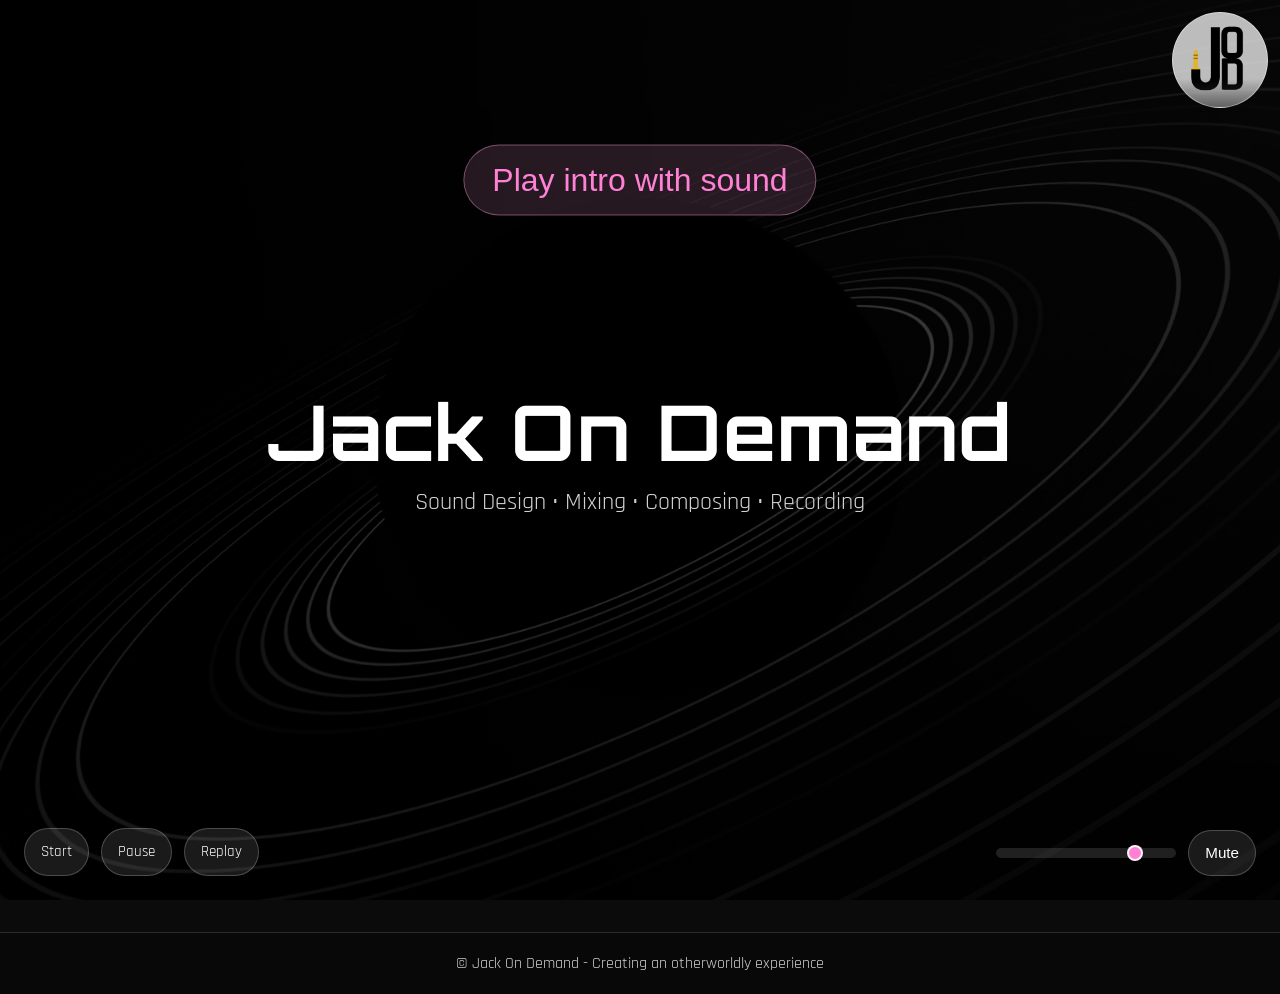
==== commit dbcc01dc: "Update website" ====
--- a/index.html
+++ b/index.html
@@ -11,10 +11,10 @@
   <link rel="stylesheet" href="style.css" />
   <script src="https://challenges.cloudflare.com/turnstile/v0/api.js" async defer></script>
 </head>
-<body class="home-page">
+<body class="home-page" style="--page-background: url('images/Background.jpg')">
 
 <div id="intro" class="intro-screen" data-fadepoint="360" data-debounce="120" data-show-threshold="false">
-    <video id="intro-video" class="intro-video" autoplay muted playsinline preload="auto" poster="images/Background.jpg" aria-label="Intro video" tabindex="-1">
+    <video id="intro-video" class="intro-video" autoplay muted playsinline preload="auto" aria-label="Intro video" tabindex="-1">
       <source src="https://media.jackondemand.nl/Jod-Intro.mp4" type="video/mp4">
       Your browser does not support the intro video.
     </video>
@@ -80,4 +80,3 @@
 
 
 
-
--- a/style.css
+++ b/style.css
@@ -75,6 +75,10 @@
   width: 100vw;
   height: 100vh;
   object-fit: cover;
+  background-image: linear-gradient(rgba(0, 0, 0, 0.45), rgba(0, 0, 0, 0.72)), var(--page-background, none);
+  background-position: center;
+  background-size: cover;
+  background-repeat: no-repeat;
   z-index: 0;
   pointer-events: none;
 }
@@ -716,7 +720,7 @@
     grid-template-columns: 1fr;
   }
   .project-card {
-    min-height: 280px;
+    min-height: 0;
   }
   .project-dialog {
     padding: 0.75rem;
